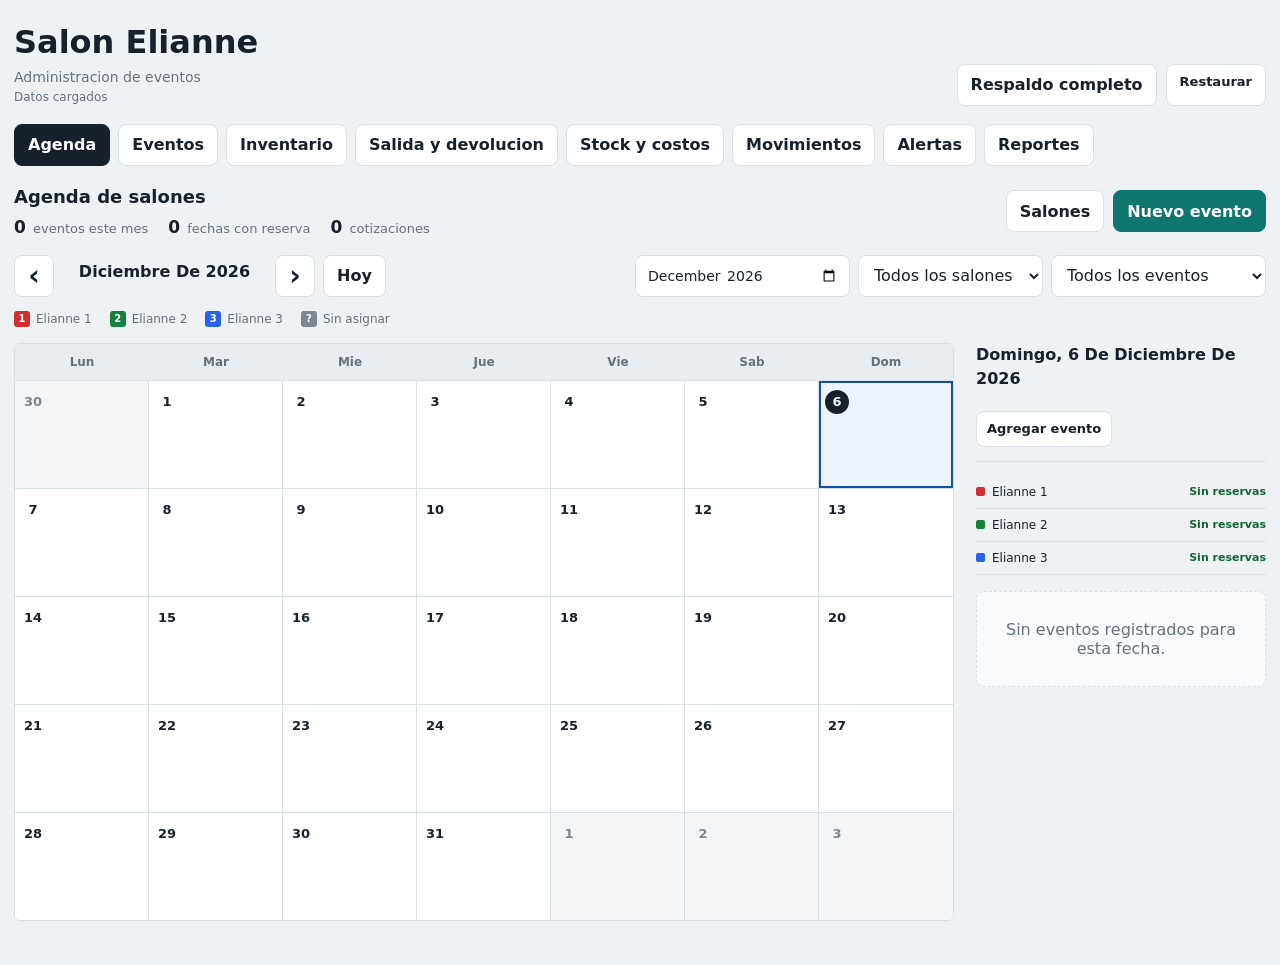
==== index.html @ ed8417cb "first commit" ====
<!doctype html>
<html lang="es">
  <head>
    <meta charset="utf-8" />
    <meta name="viewport" content="width=device-width, initial-scale=1" />
    <title>Salon Elianne</title>
    <style>
      :root {
        --bg: #eef2f5;
        --panel: #ffffff;
        --panel-2: #f8fafb;
        --ink: #17212b;
        --muted: #65727d;
        --line: #d8e0e6;
        --accent: #0f766e;
        --accent-2: #174ea6;
        --danger: #b3261e;
        --soft: #e6f3f1;
        --shadow: 0 18px 46px rgba(23, 33, 43, 0.1);
      }

      * { box-sizing: border-box; }
      body {
        margin: 0;
        min-height: 100vh;
        background: var(--bg);
        color: var(--ink);
        font-family: Inter, ui-sans-serif, system-ui, -apple-system, BlinkMacSystemFont, "Segoe UI", sans-serif;
      }
      button, input, select, textarea { font: inherit; }
      button { cursor: pointer; }
      h1, h2, h3, p { margin: 0; }

      .app {
        width: min(1380px, calc(100% - 28px));
        margin: 0 auto;
        padding: 24px 0 44px;
      }

      .topbar {
        display: flex;
        justify-content: space-between;
        align-items: flex-end;
        gap: 18px;
        padding-bottom: 18px;
      }

      h1 { font-size: clamp(30px, 5vw, 48px); line-height: 1; letter-spacing: 0; }
      .subtitle { margin-top: 8px; color: var(--muted); font-size: 15px; }

      .actions { display: flex; gap: 9px; flex-wrap: wrap; justify-content: flex-end; }
      .btn {
        min-height: 42px;
        border: 1px solid var(--line);
        border-radius: 8px;
        background: var(--panel);
        color: var(--ink);
        padding: 9px 13px;
        font-weight: 750;
      }
      .btn.primary { border-color: var(--accent); background: var(--accent); color: white; }
      .btn.blue { border-color: var(--accent-2); background: var(--accent-2); color: white; }
      .btn.danger { border-color: #f1cbc8; background: #fff4f3; color: var(--danger); }
      .btn:hover { filter: brightness(0.98); }

      .stats {
        display: grid;
        grid-template-columns: repeat(4, minmax(0, 1fr));
        gap: 12px;
        margin-bottom: 18px;
      }
      .stat {
        background: var(--panel);
        border: 1px solid var(--line);
        border-radius: 8px;
        padding: 14px;
      }
      .stat span { color: var(--muted); font-size: 13px; font-weight: 750; }
      .stat strong { display: block; margin-top: 6px; font-size: 28px; line-height: 1; }

      .layout {
        display: grid;
        grid-template-columns: minmax(320px, 420px) minmax(0, 1fr);
        gap: 16px;
        align-items: start;
      }

      .panel {
        background: var(--panel);
        border: 1px solid var(--line);
        border-radius: 8px;
        box-shadow: var(--shadow);
      }
      .panel-head {
        padding: 16px;
        border-bottom: 1px solid var(--line);
      }
      .panel-head h2 { font-size: 18px; }
      .panel-head p { color: var(--muted); font-size: 14px; margin-top: 5px; }
      .form { display: grid; gap: 13px; padding: 16px; }

      label { color: var(--muted); font-size: 13px; font-weight: 800; }
      .field { display: grid; gap: 7px; }
      input, select, textarea {
        width: 100%;
        min-height: 42px;
        border: 1px solid var(--line);
        border-radius: 8px;
        background: var(--panel);
        color: var(--ink);
        padding: 9px 11px;
        outline: none;
      }
      textarea { min-height: 82px; resize: vertical; line-height: 1.5; }
      input:focus, select:focus, textarea:focus { border-color: var(--accent); box-shadow: 0 0 0 3px rgba(15, 118, 110, 0.14); }
      .row { display: grid; grid-template-columns: 1fr 1fr; gap: 11px; }

      .photo-box {
        position: relative;
        overflow: hidden;
        min-height: 235px;
        border: 1px dashed #a8b6bf;
        border-radius: 8px;
        background: var(--panel-2);
        display: grid;
        place-items: center;
        text-align: center;
      }
      .photo-box input { position: absolute; inset: 0; opacity: 0; cursor: pointer; }
      .photo-preview {
        width: 100%;
        height: 235px;
        object-fit: cover;
        display: none;
      }
      .photo-empty { padding: 18px; color: var(--muted); }
      .photo-empty strong { display: block; color: var(--ink); margin-bottom: 7px; }
      .photo-tools { display: none; gap: 8px; }

      .list-tools {
        display: grid;
        grid-template-columns: minmax(180px, 1fr) 190px 150px;
        gap: 10px;
        padding: 16px;
        border-bottom: 1px solid var(--line);
      }
      .inventory-list { padding: 16px; display: grid; gap: 10px; }
      .empty {
        border: 1px dashed var(--line);
        border-radius: 8px;
        padding: 28px;
        color: var(--muted);
        text-align: center;
        background: var(--panel-2);
      }

      .item {
        display: grid;
        grid-template-columns: 92px minmax(0, 1fr) auto;
        gap: 14px;
        align-items: center;
        border: 1px solid var(--line);
        border-radius: 8px;
        background: var(--panel-2);
        padding: 10px;
      }
      .thumb {
        width: 92px;
        aspect-ratio: 1;
        border-radius: 8px;
        object-fit: cover;
        background: #e4e9ed;
        border: 1px solid var(--line);
      }
      .item h3 { font-size: 17px; margin-bottom: 4px; }
      .meta { display: flex; flex-wrap: wrap; gap: 7px; color: var(--muted); font-size: 13px; }
      .pill { background: white; border: 1px solid var(--line); border-radius: 999px; padding: 4px 8px; }
      .qty { color: var(--accent); font-weight: 850; }
      .item-actions { display: flex; gap: 7px; }
      .small { min-height: 36px; padding: 7px 10px; font-size: 13px; }

      .notice {
        margin-top: 12px;
        padding: 11px 12px;
        border-radius: 8px;
        border: 1px solid #cce8e3;
        background: var(--soft);
        color: #16433f;
        font-size: 14px;
        display: none;
      }

      #printArea { display: none; }

      @media (max-width: 920px) {
        .topbar { align-items: stretch; flex-direction: column; }
        .actions { justify-content: flex-start; }
        .stats { grid-template-columns: repeat(2, 1fr); }
        .layout { grid-template-columns: 1fr; }
        .list-tools { grid-template-columns: 1fr; }
      }
      @media (max-width: 560px) {
        .app { width: min(100% - 18px, 1380px); padding-top: 14px; }
        .row, .stats { grid-template-columns: 1fr; }
        .item { grid-template-columns: 76px minmax(0, 1fr); }
        .thumb { width: 76px; }
        .item-actions { grid-column: 1 / -1; justify-content: flex-end; }
      }

      @media print {
        body { background: white; }
        .app { display: none; }
        #printArea { display: block; color: #111; font-family: Arial, sans-serif; }
        .print-header { display: flex; justify-content: space-between; align-items: flex-start; border-bottom: 2px solid #111; padding-bottom: 10px; margin-bottom: 14px; }
        .print-header h1 { font-size: 25px; }
        .print-header p { font-size: 12px; color: #333; margin-top: 3px; }
        .print-table { width: 100%; border-collapse: collapse; font-size: 11px; }
        .print-table th, .print-table td { border: 1px solid #777; padding: 6px; vertical-align: top; }
        .print-table th { background: #eee; text-align: left; }
        .print-photo { width: 58px; height: 58px; object-fit: cover; }
        @page { size: A4; margin: 10mm; }
      }
    </style>
  </head>
  <body>
    <div id="storageLoading" class="storage-loading" role="status">Abriendo datos del salon...</div>
    <main class="app">
      <header class="topbar">
        <div>
          <h1>Salon Elianne</h1>
          <p class="subtitle">Administracion de eventos</p>
          <p id="saveState" class="save-state" role="status">Datos cargados</p>
        </div>
        <div class="actions">
          <button class="btn" id="backupBtn" type="button">Respaldo completo</button>
          <label class="btn" for="restoreInput">Restaurar</label>
          <input id="restoreInput" type="file" accept="application/json" hidden />
          <button class="btn blue" id="excelBtn" type="button">Exportar Excel .xlsx</button>
          <button class="btn primary" id="pdfBtn" type="button">Descargar PDF</button>
        </div>
      </header>

      <section class="stats" aria-label="Resumen del inventario">
        <div class="stat"><span>Productos</span><strong id="statProducts">0</strong></div>
        <div class="stat"><span>Unidades</span><strong id="statUnits">0</strong></div>
        <div class="stat"><span>Categorias</span><strong id="statCategories">0</strong></div>
        <div class="stat"><span>Ultima edicion</span><strong id="statDate">-</strong></div>
      </section>

      <section class="layout">
        <aside class="panel">
          <div class="panel-head">
            <h2 id="formTitle">Nuevo producto</h2>
            <p>Sube la foto y completa los datos principales.</p>
          </div>
          <form class="form" id="productForm">
            <div class="field">
              <label>Foto del producto</label>
              <div class="photo-box" id="photoBox">
                <img class="photo-preview" id="photoPreview" alt="Vista previa del producto" />
                <div class="photo-empty" id="photoEmpty"><strong>Seleccionar foto</strong><span>JPG, PNG o foto del celular. Se reduce automaticamente para ahorrar espacio.</span></div>
                <input id="photoInput" type="file" accept="image/*" />
              </div>
              <div class="photo-tools" id="photoTools"><button class="btn small" id="removePhotoBtn" type="button">Quitar foto</button></div>
            </div>

            <div class="field">
              <label for="nameInput">Nombre del producto</label>
              <input id="nameInput" autocomplete="off" required placeholder="Ej: Plato base dorado" />
            </div>

            <div class="row">
              <div class="field">
              <label for="qtyInput">Cantidad utilizable</label>
                <input id="qtyInput" type="number" min="0" step="1" required placeholder="0" />
              </div>
              <div class="field">
                <label for="unitInput">Unidad</label>
                <select id="unitInput">
                  <option>unidades</option>
                  <option>juegos</option>
                  <option>cajas</option>
                  <option>paquetes</option>
                  <option>metros</option>
                </select>
              </div>
            </div>

            <div class="row">
              <div class="field">
                <label for="codeInput">Codigo</label>
                <input id="codeInput" autocomplete="off" placeholder="Ej: VAJ-001" />
              </div>
              <div class="field">
                <label for="categoryInput">Categoria</label>
                <input id="categoryInput" list="categoryOptions" autocomplete="off" placeholder="Ej: Vajilla" />
                <datalist id="categoryOptions">
                  <option value="Vajilla"></option>
                  <option value="Cristaleria"></option>
                  <option value="Cubiertos"></option>
                  <option value="Manteleria"></option>
                  <option value="Decoracion"></option>
                  <option value="Mobiliario"></option>
                  <option value="Cocina"></option>
                  <option value="Otros"></option>
                </datalist>
              </div>
            </div>

            <div class="field">
              <label for="locationInput">Ubicacion</label>
              <input id="locationInput" autocomplete="off" placeholder="Ej: Deposito A, estante 2" />
            </div>

            <div class="field">
              <label for="notesInput">Notas</label>
              <textarea id="notesInput" placeholder="Color, estado, observaciones o medidas."></textarea>
            </div>

            <div class="actions">
              <button class="btn primary" type="submit" id="saveBtn">Guardar producto</button>
              <button class="btn" type="button" id="clearBtn">Limpiar</button>
            </div>
            <div class="notice" id="notice"></div>
          </form>
        </aside>

        <section class="panel">
          <div class="panel-head">
            <h2>Productos cargados</h2>
            <p>Busca, filtra y corrige el inventario antes de exportar.</p>
          </div>
          <div class="list-tools">
            <input id="searchInput" type="search" placeholder="Buscar por nombre, codigo o nota" />
            <select id="filterInput"><option value="">Todas las categorias</option></select>
            <select id="sortInput">
              <option value="recent">Mas recientes</option>
              <option value="name">Nombre A-Z</option>
              <option value="category">Categoria</option>
              <option value="quantity">Mayor cantidad</option>
            </select>
          </div>
          <div class="inventory-list" id="inventoryList"></div>
        </section>
      </section>
    </main>

    <section id="printArea"></section>

    <script>/* Keep full documents and migration copies outside localStorage's small quota. */
(() => {
  'use strict';
  const NAME='elianneSalonData', KEY='elianneSalon.v3';
  const SOURCE_KEYS=[KEY,'elianneInventory.v1','elianneSalonEvents.v1','elianneSalonExtras.v1'];
  let db=null, channel=null;
  const token=()=>globalThis.crypto?.randomUUID?.()||Date.now().toString(36)+Math.random().toString(36).slice(2);
  const error=(name,message)=>Object.assign(new Error(message),{name});
  function connect(){
    if(!globalThis.indexedDB)return Promise.reject(error('StorageUnavailableError','Este navegador no permite abrir la base local.'));
    return new Promise((resolve,reject)=>{
      let settled=false;
      const timer=setTimeout(()=>finish(error('StorageUnavailableError','La base local esta bloqueada. Cierra las otras pestañas del sistema y vuelve a abrirlo.')),8000);
      const finish=(failure,value)=>{if(settled){value?.close();return;}settled=true;clearTimeout(timer);failure?reject(failure):resolve(value);};
      let request;try{request=indexedDB.open(NAME,1);}catch(e){finish(e);return;}
      request.onupgradeneeded=()=>{const database=request.result;for(const name of ['state','legacy'])if(!database.objectStoreNames.contains(name))database.createObjectStore(name);};
      request.onerror=()=>finish(request.error);
      request.onblocked=()=>finish(error('StorageUnavailableError','Otra pestaña bloqueo la apertura de los datos. Cierra las otras pestañas del sistema.'));
      request.onsuccess=()=>{
        const database=request.result;
        database.onversionchange=()=>{database.close();if(db===database)db=null;};
        finish(null,database);
      };
    });
  }
  function read(store,key){
    return new Promise((resolve,reject)=>{
      const tx=db.transaction(store,'readonly'),req=tx.objectStore(store).get(key);let result;
      req.onsuccess=()=>result=req.result;
      tx.oncomplete=()=>resolve(result);tx.onerror=()=>reject(tx.error||req.error);tx.onabort=()=>reject(tx.error||error('AbortError','No se pudo leer la base local.'));
    });
  }
  function createInitial(makeData){
    let sources={};
    return new Promise((resolve,reject)=>{
      const tx=db.transaction(['state','legacy'],'readwrite'),store=tx.objectStore('state'),req=store.get('main');
      let chosen,created=false,failure;
      req.onsuccess=()=>{
        try{
          if(req.result){chosen=req.result;return;}
          sources=Object.fromEntries(SOURCE_KEYS.map(key=>[key,localStorage.getItem(key)]));
          const initial={token:token(),data:makeData()};
          if(SOURCE_KEYS.some(key=>localStorage.getItem(key)!==sources[key]))throw error('StorageConflictError','Los datos cambiaron durante la migracion. Cierra las otras pestañas y recarga.');
          chosen=initial;created=true;store.put(initial,'main');
          for(const [key,raw]of Object.entries(sources))if(raw!==null)tx.objectStore('legacy').put({raw,archivedAt:Date.now()},key);
        }catch(e){failure=e;tx.abort();}
      };
      tx.oncomplete=()=>resolve({record:chosen,created,sources});
      tx.onerror=()=>reject(failure||tx.error||req.error);
      tx.onabort=()=>reject(failure||tx.error||error('AbortError','No se completo la migracion.'));
    });
  }
  async function verifyMigration(result,validate){
    const actual=await read('state','main');
    validate(actual?.data);
    if(actual.token!==result.record.token||JSON.stringify(actual.data)!==JSON.stringify(result.record.data))throw error('StorageConflictError','La copia local cambio durante la verificacion. Recarga para leer la ultima version.');
    for(const [key,raw]of Object.entries(result.sources)){
      if(raw===null)continue;
      const archived=await read('legacy',key);
      if(archived?.raw!==raw)throw error('StorageVerificationError','No se verifico la copia anterior. Los datos originales se conservaron.');
    }
    // Only remove duplicates after both the live document and exact originals were read back.
    for(const key of SOURCE_KEYS.filter(key=>key!==KEY)){
      const raw=result.sources[key];
      if(raw!==null&&localStorage.getItem(key)===raw){try{localStorage.removeItem(key);}catch{/* The verified database is already authoritative. */}}
    }
    if(localStorage.getItem(KEY)===result.sources[KEY]){
      try{localStorage.setItem(KEY,JSON.stringify({backend:'indexeddb',database:NAME,version:1}));}catch{/* No localStorage capacity is required for future saves. */}
    }
    return actual;
  }
  async function open(makeData,validate,onExternal){
    db=await connect();
    let record=await read('state','main');
    if(!record){
      const result=await createInitial(makeData);
      record=result.created?await verifyMigration(result,validate):result.record;
    }
    const data=validate(record?.data);
    if(typeof BroadcastChannel==='function'){
      channel=new BroadcastChannel(NAME);
      channel.onmessage=()=>onExternal();
    }
    return {data,token:record.token};
  }
  function write(data,expected){
    if(!db)return Promise.reject(error('StorageUnavailableError','La base local esta cerrada. Recarga antes de seguir.'));
    return new Promise((resolve,reject)=>{
      const tx=db.transaction('state','readwrite'),store=tx.objectStore('state'),req=store.get('main'),next=token();let failure;
      req.onsuccess=()=>{
        try{
          if(req.result?.token!==expected)throw error('StorageConflictError','Los datos cambiaron en otra pestaña. Recarga antes de continuar.');
          store.put({data,token:next},'main');
        }catch(e){failure=e;tx.abort();}
      };
      tx.oncomplete=()=>{try{channel?.postMessage({token:next});}catch{}resolve(next);};
      tx.onerror=()=>reject(failure||tx.error||req.error);
      tx.onabort=()=>reject(failure||tx.error||error('AbortError','No se confirmo el guardado.'));
    });
  }
  window.ElianneStorage={open,write,name:NAME};
})();

/* The entire business state is persisted in one write, including its audit trail. */
(() => {
  'use strict';
  const KEY = 'elianneSalon.v3';
  const LEGACY = ['elianneInventory.v1', 'elianneSalonEvents.v1', 'elianneSalonExtras.v1'];
  const statuses = ['cotizacion', 'reservado', 'en-evento', 'devuelto', 'cerrado', 'cancelado'];
  const productStatuses = ['disponible', 'limpieza', 'mantenimiento', 'danado', 'baja'];
  const rentalStatuses=['pendiente','confirmado','recibido','devuelto','cancelado'];
  const ownQty=i=>i.qty-(i.external&&i.external.status!=='cancelado'?i.external.qty:0);
  const active = e => ['reservado', 'en-evento'].includes(e.status);
  const occupiesHall = e => ['reservado', 'en-evento', 'devuelto', 'cerrado'].includes(e.status);
  const DEFAULT_HALLS = [{id:'hall-1',name:'Elianne 1'},{id:'hall-2',name:'Elianne 2'},{id:'hall-3',name:'Elianne 3'}];
  const clone = v => JSON.parse(JSON.stringify(v));
  const uid = () => 's' + Date.now().toString(36) + Math.random().toString(36).slice(2, 10);
  const today = () => {
    const d = new Date();
    return [d.getFullYear(), String(d.getMonth() + 1).padStart(2, '0'), String(d.getDate()).padStart(2, '0')].join('-');
  };
  const fail = message => { throw new Error(message); };
  const obj = v => v && typeof v === 'object' && !Array.isArray(v);
  const text = (v, label = 'Texto',limit=10000) => {
    if (v == null) return '';
    if (typeof v !== 'string' || v.length > limit) fail(label + ' invalido.');
    return v.trim();
  };
  const id = v => {
    if (typeof v !== 'string' || !/^[a-zA-Z0-9_-]{1,100}$/.test(v)) fail('Identificador invalido en los datos.');
    return v;
  };
  function quantity(v, label = 'Cantidad') {
    if (v === '' || v == null || !['number', 'string'].includes(typeof v) || (typeof v === 'string' && !v.trim())) fail(label + ' es obligatoria.');
    const n = Number(v);
    if (!Number.isSafeInteger(n) || n < 0 || n > 100000000) fail(label + ' debe ser un entero entre 0 y 100000000.');
    return n;
  }
  function amount(v) {
    if (v === '' || v == null || !['number', 'string'].includes(typeof v)) fail('Costo invalido.');
    const n = Number(v);
    if (!Number.isFinite(n) || n < 0 || n > 1e12) fail('Costo invalido.');
    return n;
  }
  function date(v) {
    if (typeof v !== 'string' || !/^\d{4}-\d{2}-\d{2}$/.test(v) || !Number.isFinite(Date.parse(v)) || new Date(v).toISOString().slice(0, 10) !== v) fail('Fecha invalida.');
    return v;
  }
  function photo(v) {
    if (!v) return '';
    if (typeof v !== 'string' || !/^data:image\/(jpeg|png);base64,[A-Za-z0-9+/]+=*$/.test(v)) fail('La foto debe estar incluida en formato JPG o PNG.');
    return v;
  }
  function normalizeHalls(halls = DEFAULT_HALLS) {
    if(!Array.isArray(halls)||halls.length!==3)fail('Deben existir los tres salones.');
    const result=DEFAULT_HALLS.map(h=>{
      const found=halls.find(x=>obj(x)&&x.id===h.id),name=found?text(found.name):'';
      if(!name||name.length>60)fail('Cada salon necesita un nombre de hasta 60 caracteres.');
      return {id:h.id,name};
    });
    if(new Set(result.map(h=>h.name.toLocaleLowerCase('es'))).size!==3)fail('Los nombres de los salones no pueden repetirse.');
    return result;
  }
  function normalizeVenue(e,eventDate) {
    const hallIds=e.hallIds??[];
    if(!Array.isArray(hallIds)||hallIds.some(h=>!DEFAULT_HALLS.some(x=>x.id===h))||new Set(hallIds).size!==hallIds.length)fail('Seleccion de salones invalida.');
    const venueMode=e.venueMode||'day',venueEndDate=date(e.venueEndDate||eventDate);
    if(!['day','hours'].includes(venueMode)||venueEndDate<eventDate)fail('Revisa las fechas de ocupacion del salon.');
    const clock=(value,label)=>{
      if(typeof value!=='string'||!/^([01]\d|2[0-3]):[0-5]\d$/.test(value))fail(label+' invalida.');
      return value;
    };
    const startTime=venueMode==='hours'?clock(e.startTime,'Hora de inicio'):'00:00';
    const endTime=venueMode==='hours'?clock(e.endTime,'Hora de fin'):'00:00';
    const setupMinutes=quantity(e.setupMinutes??0,'Montaje'),cleanupMinutes=quantity(e.cleanupMinutes??0,'Limpieza');
    if(setupMinutes>2880||cleanupMinutes>2880)fail('Montaje y limpieza admiten hasta 2880 minutos cada uno.');
    const schedule={hallIds:[...hallIds],venueMode,venueEndDate,startTime,endTime,setupMinutes,cleanupMinutes};
    const span=venueRange({...schedule,eventDate});
    if(span.eventEnd<=span.eventStart||span.eventEnd-span.eventStart>366*1440)fail('El fin debe ser posterior al inicio y el periodo no puede superar 366 dias. Para terminar de madrugada, elige la fecha del dia siguiente.');
    return schedule;
  }
  function civilMinute(key,clock='00:00') {
    const [y,m,d]=key.split('-').map(Number),[h,min]=clock.split(':').map(Number);
    const value=new Date(0);value.setUTCFullYear(y,m-1,d);value.setUTCHours(h,min,0,0);
    return value.getTime()/60000;
  }
  function venueRange(e) {
    const start=civilMinute(e.eventDate||e.date,e.venueMode==='hours'?e.startTime:'00:00');
    const end=civilMinute(e.venueEndDate||e.eventDate||e.date,e.venueMode==='hours'?e.endTime:'00:00')+(e.venueMode==='hours'?0:1440);
    return {start:start-(e.setupMinutes||0),end:end+(e.cleanupMinutes||0),eventStart:start,eventEnd:end};
  }
  function hallConflicts(d,e) {
    const span=venueRange(e),halls=e.hallIds||[];
    return d.events.filter(other=>other.id!==e.id&&occupiesHall(other)&&(other.hallIds||[]).some(h=>halls.includes(h))).filter(other=>{
      const existing=venueRange(other);return span.start<existing.end&&existing.start<span.end;
    });
  }
  function checkHalls(d,e,ignoreUnassigned=false) {
    if(!e.hallIds.length)fail('Selecciona al menos un salon para el evento.');
    const conflict=hallConflicts(d,e)[0];
    if(conflict){
      const names=d.halls.filter(h=>e.hallIds.includes(h.id)&&conflict.hallIds.includes(h.id)).map(h=>h.name).join(', ');
      fail(names+' ya esta reservado para "'+conflict.client+'" en ese periodo, incluyendo montaje y limpieza.');
    }
    const span=venueRange(e),pending=d.events.find(other=>other.id!==e.id&&occupiesHall(other)&&!other.hallIds.length&&(()=>{const range=venueRange(other);return span.start<range.end&&range.start<span.end;})());
    if(pending&&!ignoreUnassigned)fail('El evento "'+pending.client+'" aun no tiene salon asignado en ese periodo. Asignale un salon antes de confirmar otra reserva.');
  }
  function normalizeProduct(p) {
    if (!obj(p)) fail('Producto invalido.');
    const name = text(p.name, 'Nombre');
    if (!name) fail('El producto necesita un nombre.');
    return { id: id(p.id), name, qty: quantity(p.qty), unit: text(p.unit) || 'unidades', code: text(p.code), category: text(p.category) || 'Otros', location: text(p.location), notes: text(p.notes), photo: photo(p.photo), updatedAt: Number(p.updatedAt) || Date.now() };
  }
  function normalizeRental(raw,total) {
    if(raw==null)return null;
    if(!obj(raw)||!rentalStatuses.includes(raw.status))fail('Estado del alquiler invalido.');
    const qty=quantity(raw.qty,'Cantidad alquilada');
    if(!qty||qty>total)fail('El alquiler debe cubrir entre 1 y la cantidad solicitada.');
    const supplier=text(raw.supplier),deliveryDate=date(raw.deliveryDate),returnDate=date(raw.returnDate);
    if(returnDate<deliveryDate)fail('Revisa las fechas del alquiler.');
    if(['confirmado','recibido','devuelto'].includes(raw.status)&&!supplier)fail('Escribe el proveedor antes de confirmar el alquiler.');
    const returned=quantity(raw.returned??0),damaged=quantity(raw.damaged??0),missing=quantity(raw.missing??0);
    if(returned+damaged+missing>qty||(raw.status==='devuelto'&&returned+damaged+missing!==qty))fail('Revisa el conteo del material alquilado.');
    const stamp=value=>value==null?null:Number.isFinite(value)&&Number.isFinite(new Date(value).getTime())?value:fail('Fecha de registro del alquiler invalida.');
    const receivedAt=stamp(raw.receivedAt),returnedAt=stamp(raw.returnedAt);
    if(['recibido','devuelto'].includes(raw.status)&&receivedAt==null)fail('Falta el registro de recepcion del alquiler.');
    if(raw.status==='devuelto'&&returnedAt==null)fail('Falta el registro de devolucion al proveedor.');
    return {qty,supplier,cost:raw.cost==null||raw.cost===''?null:amount(raw.cost),deliveryDate,returnDate,status:raw.status,notes:text(raw.notes),returned,damaged,missing,receivedAt,returnedAt};
  }
  function normalizeEvent(e) {
    if (!obj(e) || !Array.isArray(e.items) || !statuses.includes(e.status)) fail('Evento invalido.');
    const client = text(e.client), start = date(e.date), end = date(e.returnDate || e.date), eventDate = date(e.eventDate || e.date);
    if (!client || end < start) fail('Revisa el nombre y las fechas del evento.');
    const seen = new Set();
    const items = e.items.map(i => {
      if (!obj(i)) fail('Detalle de evento invalido.');
      const pid = id(i.productId);
      if (seen.has(pid)) fail('Hay productos repetidos en un evento.');
      seen.add(pid);
      const qty = quantity(i.qty);
      if (!qty) fail('La cantidad de salida debe ser mayor a cero.');
      return { productId: pid, qty, returned: quantity(i.returned ?? 0), damaged: quantity(i.damaged ?? 0), missing: quantity(i.missing ?? 0),external:normalizeRental(i.external,qty) };
    });
    const guestCount=e.guestCount==null||e.guestCount===''?null:quantity(e.guestCount,'Invitados');
    return { id: id(e.id), client, guestCount, eventDate, ...normalizeVenue(e,eventDate), date: start, returnDate: end, departureDate: e.departureDate ? date(e.departureDate) : '', type: text(e.type) || 'Otro', status: e.status, responsible: text(e.responsible), place: text(e.place), notes: text(e.notes), items, settledAt: Number(e.settledAt) || null, updatedAt: Number(e.updatedAt) || Date.now() };
  }
  function normalize(raw) {
    if (!obj(raw) || ![3,4].includes(raw.schemaVersion) || !Array.isArray(raw.items) || !Array.isArray(raw.events) || !obj(raw.extras) || !Array.isArray(raw.movements)) fail('El archivo no es un respaldo completo compatible.');
    const d = { schemaVersion: 4, revision: quantity(raw.revision ?? 0), halls:normalizeHalls(raw.halls), items: raw.items.map(normalizeProduct), events: raw.events.map(normalizeEvent), extras: {}, movements: [] };
    for (const collection of [d.items, d.events]) {
      if (new Set(collection.map(v => v.id)).size !== collection.length) fail('El respaldo tiene identificadores repetidos.');
    }
    Object.entries(raw.extras).forEach(([pid, ex]) => {
      id(pid);
      if (!obj(ex) || !productStatuses.includes(ex.status)) fail('Estado de producto invalido.');
      d.extras[pid] = { status: ex.status, minQty: quantity(ex.minQty ?? 0), cost: amount(ex.cost ?? 0) };
    });
    d.movements = raw.movements.map(m => {
      if (!obj(m) || !Number.isFinite(m.at) || !Number.isFinite(new Date(m.at).getTime()) || !Number.isSafeInteger(m.delta)) fail('Movimiento invalido.');
      return { id: id(m.id), at: m.at, productId: m.productId ? id(m.productId) : '', productName: text(m.productName), eventId: m.eventId ? id(m.eventId) : '', eventName: text(m.eventName), type: text(m.type), delta: m.delta, balance: quantity(m.balance ?? 0), detail: text(m.detail,'Detalle',25000), responsible: text(m.responsible) };
    });
    if (new Set(d.movements.map(m => m.id)).size !== d.movements.length) fail('Hay movimientos repetidos.');
    return d;
  }
  let data, expected, blocked = '',saving=false,initialized=!window.ElianneStorage,readable=false,persistedToken=null;
  function movement(d, type, p, delta, detail, e, responsible = '') {
    d.movements.unshift({ id: uid(), at: Date.now(), productId: p?.id || '', productName: p?.name || '', eventId: e?.id || '', eventName: e?.client || '', type, delta, balance: p?.qty || 0, detail, responsible: responsible || e?.responsible || '' });
  }
  const stateName=value=>({cotizacion:'Cotizacion',reservado:'Reservado','en-evento':'En evento',devuelto:'Devuelto',cerrado:'Cerrado',cancelado:'Cancelado'}[value]||value);
  function guestChange(before,after){
    if(before===after)return '';
    if(before==null)return after==null?'':`Se definieron ${after} invitados. Antes: sin definir.`;
    if(after==null)return `Invitados: de ${before} a sin definir.`;
    const difference=after-before,count=Math.abs(difference);
    const verb=difference>0?(count===1?'agrego':'agregaron'):(count===1?'redujo':'redujeron');
    return `Invitados: de ${before} a ${after}. Se ${verb} ${count} ${count===1?'persona':'personas'}.`;
  }
  function venueDescription(d,e){
    const halls=d.halls.filter(h=>e.hallIds.includes(h.id)).map(h=>h.name).join(' + ')||'Sin salon asignado';
    return `${halls}; ${e.eventDate} al ${e.venueEndDate}; ${e.venueMode==='hours'?e.startTime+' a '+e.endTime:'dia completo'}; montaje ${e.setupMinutes} min; limpieza ${e.cleanupMinutes} min`;
  }
  function eventChanges(d,before,after){
    const changes=[],guest=guestChange(before.guestCount,after.guestCount);
    if(guest)changes.push({type:'evento-invitados',detail:guest});
    for(const [field,label]of [['client','Cliente / evento'],['eventDate','Fecha del evento'],['date','Salida del material'],['returnDate','Devolucion prevista'],['type','Tipo de evento'],['place','Lugar'],['responsible','Responsable del evento'],['notes','Notas']]){
      if(before[field]!==after[field])changes.push({type:'evento-editado',detail:`${label}: de "${before[field]||'Sin definir'}" a "${after[field]||'Sin definir'}".`});
    }
    if(before.status!==after.status)changes.push({type:'evento-editado',detail:`Estado: de ${stateName(before.status)} a ${stateName(after.status)}.`});
    const schedule=e=>JSON.stringify([[...e.hallIds].sort(),e.venueMode,e.venueEndDate,e.startTime,e.endTime,e.setupMinutes,e.cleanupMinutes]);
    if(schedule(before)!==schedule(after))changes.push({type:'evento-editado',detail:`Salones y horario: de "${venueDescription(d,before)}" a "${venueDescription(d,after)}".`});
    const oldItems=new Map(before.items.map(i=>[i.productId,i.qty])),newItems=new Map(after.items.map(i=>[i.productId,i.qty]));
    for(const pid of new Set([...oldItems.keys(),...newItems.keys()])){
      const previous=oldItems.get(pid)||0,next=newItems.get(pid)||0;
      if(previous!==next)changes.push({type:'evento-editado',detail:`Material ${d.items.find(p=>p.id===pid)?.name||pid}: de ${previous} a ${next} unidades.`});
    }
    for(const pid of new Set([...before.items.map(i=>i.productId),...after.items.map(i=>i.productId)])){
      const previous=before.items.find(i=>i.productId===pid)?.external||null,next=after.items.find(i=>i.productId===pid)?.external||null;
      if(JSON.stringify(previous)!==JSON.stringify(next))changes.push({type:'alquiler-editado',detail:`Alquiler externo de ${d.items.find(p=>p.id===pid)?.name||pid}: antes ${rentalDescription(previous)}; ahora ${rentalDescription(next)}.`});
    }
    return changes;
  }
  function migrate() {
    const read = (key, fallback) => {
      const raw = localStorage.getItem(key);
      return raw === null ? fallback : JSON.parse(raw);
    };
    const d = normalize({ schemaVersion: 3, items: read(LEGACY[0], []), events: read(LEGACY[1], []), extras: read(LEGACY[2], {}), movements: [] });
    d.items.forEach(p => movement(d, 'saldo-inicial', p, p.qty, 'Saldo al iniciar el historial.'));
    // Old completed events did not adjust stock. Preserve them without applying retrospective losses.
    d.events.filter(e => ['devuelto', 'cerrado'].includes(e.status)).forEach(e => { e.settledAt = e.updatedAt; });
    return d;
  }
  function readPrevious(){
    expected = localStorage.getItem(KEY);
    const loaded = expected === null ? migrate() : normalize(JSON.parse(expected));
    readable=true;return loaded;
  }
  try {
    data=readPrevious();
  } catch (error) {
    blocked = 'No se pudieron leer los datos guardados. No se sobrescribiran. ' + error.message;
    data = { schemaVersion: 4, revision: 0, halls:clone(DEFAULT_HALLS), items: [], events: [], extras: {}, movements: [] };
  }
  function notify(message, error = false) {
    let el = document.getElementById('systemNotice');
    if (!el) {
      el = document.createElement('div');
      el.id = 'systemNotice';
      el.setAttribute('role', 'status');
      const header=document.querySelector?.('.topbar');
      if(header)header.insertAdjacentElement('afterend',el);else document.body.appendChild(el);
    }
    const content=document.createElement('span');content.textContent=message;
    const close=document.createElement('button');close.type='button';close.className='notice-close';close.setAttribute('aria-label','Cerrar aviso');close.title='Cerrar aviso';close.textContent='\u00d7';close.addEventListener('click',()=>el.hidden=true);
    el.replaceChildren(content,close);
    el.className = error ? 'system-notice error' : 'system-notice';
    el.hidden = false;el.setAttribute('role',error?'alert':'status');
    clearTimeout(notify.timer);
    if (!error) notify.timer = setTimeout(() => { el.hidden = true; }, 6500);
  }
  let disabledDuringSave=[];
  function setSaving(value){
    saving=value;
    if(value){
      disabledDuringSave=[...(document.querySelectorAll?.('form input,form select,form textarea,form button,[data-action],#backupBtn,#restoreInput,#calendarNew,#calendarNewDay')||[])].map(el=>[el,el.disabled]);
      disabledDuringSave.forEach(([el])=>el.disabled=true);
    }else{disabledDuringSave.forEach(([el,disabled])=>el.disabled=disabled);disabledDuringSave=[];}
    const label=document.getElementById?.('saveState');if(label)label.textContent=value?'Guardando...':'Datos cargados';
    window.dispatchEvent(new Event('elianne:saving'));
  }
  function commit(action) {
    if (blocked) fail(blocked);
    if(!initialized)fail('Espera a que termine la carga de datos.');
    if(saving)fail('Hay un guardado en curso. Espera un momento antes de volver a guardar.');
    if (!window.ElianneStorage&&localStorage.getItem(KEY) !== expected) fail('Los datos cambiaron en otra pestaña. Recarga esta pagina antes de continuar.');
    const next = clone(data);
    action(next);
    next.revision = data.revision + 1;
    const checked = normalize(next), raw = JSON.stringify(checked);
    if(window.ElianneStorage){
      setSaving(true);
      return window.ElianneStorage.write(checked,persistedToken).then(token=>{
        persistedToken=token;data=checked;window.dispatchEvent(new Event('elianne:change'));
      }).catch(error=>{
        if(error?.name==='StorageConflictError')fail(error.message);
        if(error?.name==='QuotaExceededError')fail('No hay espacio suficiente para guardar la base local. Descarga un respaldo y revisa el espacio del disco o los permisos del navegador. El cambio no se confirmo.');
        fail('No se pudo confirmar el guardado en la base local. Conserva el formulario y descarga un respaldo. '+(error?.message||''));
      }).finally(()=>setSaving(false));
    }
    try { localStorage.setItem(KEY, raw); }
    catch { fail('No se pudo guardar: el almacenamiento esta lleno o bloqueado. Conserva el formulario y descarga un respaldo antes de continuar.'); }
    data = checked;
    expected = raw;
    window.dispatchEvent(new Event('elianne:change'));
  }
  const getExtra = (d, pid) => d.extras[pid] || { status: 'disponible', minQty: 0, cost: 0 };
  function range(e) {
    const departure = e.departureDate || today();
    return [e.status === 'en-evento' && departure < e.date ? departure : e.date, e.status === 'en-evento' && e.returnDate < today() ? '9999-12-31' : (e.returnDate || e.date)];
  }
  function reserved(d, pid, start = today(), end = start, except = null) {
    const points = [];
    d.events.filter(e => active(e) && e.id !== except).forEach(e => {
      const [a, b] = range(e), item=e.items.find(i=>i.productId===pid),qty=item?ownQty(item):0;
      if (!qty || a > end || b < start) return;
      points.push([a < start ? start : a, 0, qty], [b > end ? end : b, 1, -qty]);
    });
    points.sort((a, b) => a[0].localeCompare(b[0]) || a[1] - b[1]);
    let current = 0, peak = 0;
    points.forEach(([, , delta]) => { current += delta; peak = Math.max(peak, current); });
    return peak;
  }
  function available(d, pid, start = today(), end = start, except = null) {
    const p = d.items.find(p => p.id === pid);
    if (!p || getExtra(d, pid).status !== 'disponible') return 0;
    return Math.max(0, p.qty - reserved(d, pid, start, end, except));
  }
  function checkReservation(d, e) {
    const [start, end] = range(e);
    e.items.forEach(i => {
      const p = d.items.find(p => p.id === i.productId);
      if (!p) fail('El evento contiene un producto que ya no existe.');
      const capacity = available(d, p.id, start, end, e.id);
      if (ownQty(i) > capacity) fail(p.name + ': solo hay ' + capacity + ' disponibles entre ' + start + ' y ' + end + '. Cubre el faltante con Alquiler externo.');
    });
  }
  function upsertProduct(payload) {
    const p = normalizeProduct(payload);
    return commit(d => {
      const old = d.items.find(x => x.id === p.id);
      if (p.code && d.items.some(x => x.id !== p.id && x.code.toLocaleLowerCase() === p.code.toLocaleLowerCase())) fail('Ese codigo ya pertenece a otro producto.');
      if (old && p.qty !== old.qty) fail('Usa Movimientos para cambiar la cantidad de un producto existente.');
      if (old) d.items = d.items.map(x => x.id === p.id ? p : x);
      else d.items.unshift(p);
      movement(d, old ? 'edicion' : 'alta', p, old ? 0 : p.qty, old ? 'Datos del producto actualizados.' : 'Producto incorporado.');
    });
  }
  function deleteProduct(pid) {
    return commit(d => {
      const p = d.items.find(p => p.id === pid);
      if (!p) fail('Producto no encontrado.');
      if (d.events.some(e => e.items.some(i => i.productId === pid))) fail('Este producto tiene eventos asociados. Usa el estado Baja para conservar su historial.');
      d.items = d.items.filter(p => p.id !== pid);
      delete d.extras[pid];
      movement(d, 'eliminacion', { ...p, qty: 0 }, -p.qty, 'Producto sin eventos eliminado.');
    });
  }
  function saveExtra(pid, extra) {
    return commit(d => {
      const p = d.items.find(p => p.id === pid);
      if (!p) fail('Selecciona un producto.');
      if (!productStatuses.includes(extra.status)) fail('Estado invalido.');
      if (extra.status !== 'disponible' && d.events.some(e => active(e) && e.items.some(i => i.productId === pid&&ownQty(i)>0))) fail('El producto tiene reservas activas. Reasigna o cancela esas reservas antes de bloquearlo.');
      d.extras[pid] = { status: extra.status, minQty: quantity(extra.minQty), cost: amount(extra.cost) };
      movement(d, 'estado-costo', p, 0, 'Estado: ' + extra.status + '; minimo: ' + extra.minQty + '; costo: Bs ' + extra.cost);
    });
  }
  function saveEvent(payload) {
    const e = normalizeEvent(payload);
    if (!e.responsible) fail('Escribe el responsable del evento.');
    if (e.items.length&&(e.eventDate < e.date || e.venueEndDate > e.returnDate)) fail('Las fechas del evento deben estar entre la salida y la devolucion del material.');
    if(!e.hallIds.length)fail('Selecciona al menos un salon para el evento.');
    return commit(d => {
      const old = d.events.find(x => x.id === e.id);
      if(old&&!Object.hasOwn(payload,'guestCount'))e.guestCount=old.guestCount;
      if (old && !['cotizacion', 'reservado'].includes(old.status)) fail('Solo puedes editar cotizaciones o reservas.');
      if (!['cotizacion', 'reservado'].includes(e.status)) fail('Usa los botones de salida y devolucion para cambiar de estado.');
      e.items.forEach(i => { if (!d.items.some(p => p.id === i.productId)) fail('Producto no encontrado.'); });
      if(old){
        old.items.filter(i=>i.external&&['recibido','devuelto'].includes(i.external.status)).forEach(i=>{
          if(JSON.stringify(e.items.find(j=>j.productId===i.productId)?.external)!==JSON.stringify(i.external))fail('Un alquiler recibido conserva su registro. Gestiona su devolucion desde Alquiler externo.');
        });
      }
      e.items.forEach(i=>{
        const previous=old?.items.find(j=>j.productId===i.productId)?.external;
        if(i.external&&['recibido','devuelto'].includes(i.external.status)&&JSON.stringify(previous)!==JSON.stringify(i.external))fail('Registra la recepcion desde Alquiler externo despues de guardar el evento.');
        checkRentalDates(e,i.external);
      });
      e.items.forEach(i => { i.returned = 0; i.damaged = 0; i.missing = 0; });
      e.settledAt = null;
      if (active(e)) {checkReservation(d, e);checkHalls(d,e);}
      if (old) d.events = d.events.map(x => x.id === e.id ? e : x);
      else d.events.unshift(e);
      const actor=text(payload.recordedBy)||e.responsible,note=text(payload.changeNote);
      if(old){
        eventChanges(d,old,e).reverse().forEach(change=>movement(d,change.type,null,0,change.detail,e,actor));
        if(note)movement(d,'evento-nota',null,0,note,e,actor);
      }else{
        movement(d,'evento-creado',null,0,`Evento creado. Estado: ${stateName(e.status)}. Invitados: ${e.guestCount==null?'sin definir':e.guestCount}.`,e,actor);
        e.items.filter(i=>i.external).forEach(i=>movement(d,'alquiler-'+i.external.status,null,0,`${d.items.find(p=>p.id===i.productId)?.name||i.productId}: ${rentalDescription(i.external)}.`,e,actor));
      }
    });
  }
  function rentalDescription(r){return r?`${r.qty} unidades, ${r.status}, proveedor ${r.supplier||'por definir'}, costo total ${r.cost==null?'sin definir':'Bs '+r.cost}, entrega ${r.deliveryDate}, devolucion ${r.returnDate}${r.notes?', nota: '+r.notes:''}`:'sin alquiler';}
  function checkRentalDates(e,r){
    if(r&&r.status!=='cancelado'&&(r.deliveryDate>e.date||r.returnDate<e.returnDate))fail('El alquiler debe llegar a mas tardar en la salida prevista y devolverse al proveedor despues del regreso del evento.');
  }
  function saveRental(eventId,pid,patch,recordedBy,nextStatus){
    const actor=text(recordedBy);if(!actor)fail('Escribe quien registra el alquiler.');
    return commit(d=>{
      const e=d.events.find(e=>e.id===eventId),i=e?.items.find(i=>i.productId===pid),old=i?.external;
      if(!old)fail('Primero asigna el alquiler al producto al editar el evento.');
      if(['devuelto','cancelado'].includes(old.status))fail('Este alquiler ya esta finalizado.');
      const next=nextStatus||old.status;
      const allowed={pendiente:['pendiente','confirmado','cancelado'],confirmado:['confirmado','recibido','cancelado'],recibido:['recibido','devuelto']};
      if(!allowed[old.status]?.includes(next))fail('Ese cambio de estado del alquiler no esta permitido.');
      if(['cancelado','cerrado','devuelto'].includes(e.status)&&['confirmado','recibido'].includes(next)&&next!==old.status)fail('El evento ya no admite recibir ni confirmar alquileres.');
      const proposed={...old,supplier:patch.supplier??old.supplier,cost:Object.hasOwn(patch,'cost')?patch.cost:old.cost,deliveryDate:patch.deliveryDate??old.deliveryDate,returnDate:patch.returnDate??old.returnDate,notes:patch.notes??old.notes,status:next};
      if(next==='recibido'&&old.status!=='recibido')proposed.receivedAt=Date.now();
      if(next==='devuelto'){
        if(!['devuelto','cerrado','cancelado'].includes(e.status))fail('Confirma primero el regreso del evento o cancela el evento antes de devolver al proveedor.');
        proposed.returned=quantity(patch.returned,'Regreso bueno al proveedor');proposed.damaged=quantity(patch.damaged,'Dañado del alquiler');
        if(proposed.returned+proposed.damaged>proposed.qty)fail('El conteo supera la cantidad alquilada.');
        proposed.missing=proposed.qty-proposed.returned-proposed.damaged;proposed.returnedAt=Date.now();
      }
      const r=normalizeRental(proposed,i.qty);checkRentalDates(e,r);
      if(next==='cancelado'&&e.status==='en-evento')fail('No puedes cancelar un alquiler con el evento en curso.');
      i.external=r;
      if(active(e))checkReservation(d,e);
      e.updatedAt=Date.now();
      if(JSON.stringify(old)!==JSON.stringify(r))movement(d,'alquiler-'+(next===old.status?'editado':next),null,0,`${d.items.find(p=>p.id===pid)?.name||pid}: ${rentalDescription(r)}.${next==='devuelto'?` Devuelto bueno ${r.returned}, dañado ${r.damaged}, faltante ${r.missing}.`:''}`,e,actor);
    });
  }
  function updateGuests(eventId,value,recordedBy,note=''){
    const count=value==null||value===''?null:quantity(value,'Invitados'),actor=text(recordedBy),detail=text(note);
    if(!actor)fail('Escribe quien registra el cambio.');
    return commit(d=>{
      const e=d.events.find(e=>e.id===eventId);if(!e)fail('Evento no encontrado.');
      const change=guestChange(e.guestCount,count);
      if(change&&['cerrado','cancelado'].includes(e.status))fail('El evento esta cerrado o cancelado. Puedes agregar una nota, pero no cambiar los invitados.');
      if(!change&&!detail)fail('No hay cambios en invitados. Escribe una nota para agregarla al historial.');
      e.guestCount=count;e.updatedAt=Date.now();
      movement(d,change?'evento-invitados':'evento-nota',null,0,[change,detail?'Nota: '+detail:''].filter(Boolean).join('\n'),e,actor);
    });
  }
  function transition(eventId, status) {
    return commit(d => {
      const e = d.events.find(e => e.id === eventId);
      if (!e) fail('Evento no encontrado.');
      const allowed = { cotizacion: ['reservado', 'cancelado'], reservado: ['en-evento', 'cancelado'], 'en-evento': [], devuelto: ['cerrado'], cerrado: [], cancelado: [] };
      if (!allowed[e.status].includes(status)) fail('Ese cambio de estado no esta permitido.');
      if(status==='cerrado'&&e.items.some(i=>i.external&&!['devuelto','cancelado'].includes(i.external.status)))fail('Todavia hay alquileres pendientes de devolver o cancelar con el proveedor.');
      if (['reservado', 'en-evento'].includes(status)) {
        const proposed = { ...e, status, departureDate: status === 'en-evento' ? today() : '' };
        checkReservation(d, proposed);
        checkHalls(d,proposed);
        if (status === 'en-evento') {
          if(e.items.some(i=>i.external&&['pendiente','confirmado'].includes(i.external.status)))fail('Falta recibir material de alquiler externo. Registra la recepcion antes de la salida.');
          const start = e.date < today() ? e.date : today();
          const end = e.returnDate < today() ? '9999-12-31' : e.returnDate;
          e.items.forEach(i => {
            const out = d.events.filter(other => other.id !== e.id && other.status === 'en-evento').reduce((sum, other) => {const j=other.items.find(j=>j.productId===i.productId);return sum+(j?ownQty(j):0);}, 0);
            if (out + ownQty(i) > (d.items.find(p => p.id === i.productId)?.qty || 0)) fail('Hay productos que todavia no regresaron de otro evento.');
          });
          e.items.forEach(i => { if (ownQty(i) > available(d, i.productId, start, end, e.id)) fail('No hay disponibilidad para realizar esta salida ahora.'); });
          e.departureDate = today();
        }
      }
      const previousStatus=e.status;e.status = status;
      e.updatedAt = Date.now();
      movement(d, 'evento-' + status, null, 0, `Estado: de ${stateName(previousStatus)} a ${stateName(status)}.`, e);
      if (status === 'en-evento') e.items.forEach(i => movement(d, 'salida', d.items.find(p => p.id === i.productId), 0, 'Salen ' + ownQty(i) + ' unidades propias y '+(i.qty-ownQty(i))+' de alquiler externo.', e));
    });
  }
  function counts(e, values) {
    if (!Array.isArray(values) || values.length !== e.items.length) fail('Faltan productos en la devolucion.');
    return e.items.map((i, index) => {
      const v = values[index];
      if (!obj(v) || v.productId !== i.productId) fail('El detalle de devolucion cambio. Recarga el evento.');
      const returned = quantity(v.returned, 'Regreso bueno'), damaged = quantity(v.damaged, 'Dañado');
      if (returned + damaged > ownQty(i)) fail('Regreso bueno + dañado no puede superar las ' + ownQty(i) + ' unidades propias que salieron.');
      return { ...i, returned, damaged, missing: ownQty(i) - returned - damaged };
    });
  }
  function saveHalls(halls) {
    const normalized=normalizeHalls(halls);
    return commit(d=>{d.halls=normalized;movement(d,'salones-configurados',null,0,normalized.map(h=>h.name).join(', '));});
  }
  function assignVenue(eventId,schedule) {
    return commit(d=>{
      const e=d.events.find(e=>e.id===eventId);if(!e)fail('Evento no encontrado.');
      const previous=venueDescription(d,e);
      Object.assign(e,normalizeVenue(schedule,e.eventDate));
      if(!e.hallIds.length)fail('Selecciona al menos un salon.');
      if(e.items.length&&e.venueEndDate>e.returnDate)fail('La ocupacion termina despues de la devolucion del material. Edita primero las fechas del evento.');
      if(occupiesHall(e))checkHalls(d,e,true);
      e.updatedAt=Date.now();const next=venueDescription(d,e);if(previous!==next)movement(d,'salones-asignados',null,0,`Salones y horario: de "${previous}" a "${next}".`,e);
    });
  }
  function saveReturn(eventId, values, finalize) {
    return commit(d => {
      const e = d.events.find(e => e.id === eventId);
      if (!e || e.status !== 'en-evento' || e.settledAt) fail('Solo se pueden registrar devoluciones de eventos en curso.');
      e.items = counts(e, values);
      if (finalize) {
        e.items.forEach(i => {
          const p = d.items.find(p => p.id === i.productId);
          if (!p) fail('Falta un producto del inventario.');
          const loss = i.damaged + i.missing;
          if (loss > p.qty) fail('La baja supera el stock actual de ' + p.name + '. Revisa los movimientos.');
          p.updatedAt = Date.now();
          movement(d, 'devolucion', p, 0, 'Regresan en buen estado ' + i.returned + ' unidades.', e);
          if (i.damaged) { p.qty -= i.damaged; movement(d, 'daño', p, -i.damaged, 'Unidades retiradas del stock utilizable por daño.', e); }
          if (i.missing) { p.qty -= i.missing; movement(d, 'faltante', p, -i.missing, 'Unidades faltantes retiradas del stock utilizable.', e); }
        });
        e.settledAt = Date.now();
        e.status = 'devuelto';
      } else movement(d, 'conteo', null, 0, 'Conteo parcial guardado; el material sigue reservado.', e);
      e.updatedAt = Date.now();
    });
  }
  function adjust(pid, type, qty, reason, responsible) {
    const n = quantity(qty);
    if (!n) fail('La cantidad debe ser mayor a cero.');
    if (!['compra', 'reparacion', 'recuperacion', 'baja', 'correccion-entrada', 'correccion-salida'].includes(type)) fail('Tipo de movimiento invalido.');
    reason = text(reason); responsible = text(responsible);
    if (!reason || !responsible) fail('Escribe el motivo y el responsable del movimiento.');
    return commit(d => {
      const p = d.items.find(p => p.id === pid);
      if (!p) fail('Selecciona un producto.');
      const delta = ['baja', 'correccion-salida'].includes(type) ? -n : n;
      const balance = p.qty + delta;
      if (balance < 0 || balance > 100000000) fail('El saldo resultante no es valido.');
      if (delta < 0 && d.events.some(e => active(e) && e.items.some(i => i.productId === pid) && reserved(d, pid, ...range(e)) > balance)) fail('La baja dejaria una reserva activa sin suficientes unidades. Reasigna esa reserva primero.');
      p.qty = balance;
      p.updatedAt = Date.now();
      movement(d, type, p, delta, reason, null, responsible);
    });
  }
  function prepareRestore(raw) {
    if (Array.isArray(raw)) {
      const imported = raw.map(p => normalizeProduct({ ...p, id: p.id || uid() }));
      const d = clone(data);
      if (d.events.some(e => e.items.some(i => !imported.some(p => p.id === i.productId)))) fail('Este respaldo antiguo dejaria eventos sin sus productos. Usa un respaldo completo.');
      d.items = imported;
      movement(d, 'restauracion-antigua', null, 0, 'Inventario de respaldo antiguo; se conservaron eventos y movimientos.');
      return normalize(d);
    }
    return normalize(raw);
  }
  function restore(raw) {
    const imported = normalize(raw);
    const result=commit(d => {
      Object.assign(d, imported);
      movement(d, 'restauracion', null, 0, 'Respaldo completo restaurado.');
    });
    if(result?.then)return result.then(()=>window.dispatchEvent(new Event('elianne:restored')));
    window.dispatchEvent(new Event('elianne:restored'));
  }
  const ready=window.ElianneStorage?window.ElianneStorage.open(readPrevious,normalize,()=>notify('Los datos cambiaron en otra pestaña. Recarga antes de seguir editando.',true)).then(result=>{
    data=result.data;persistedToken=result.token;blocked='';readable=true;
  }).catch(error=>{blocked='No se pudo abrir la base local. Los datos anteriores no se sobrescribieron. '+(error?.message||'');}).finally(()=>{
    initialized=true;document.getElementById('storageLoading')?.remove();if(blocked)notify(blocked,true);
  }):Promise.resolve();
  window.Elianne = { ready,isReady:()=>initialized,saving:()=>saving,get: () => clone(data), today, uid, quantity,ownQty,saveRental, backup: () => {if(!readable)fail('No se pudo leer la base local. No se generara un respaldo vacio.');return { ...clone(data), exportedAt: new Date().toISOString(), application: 'Inventario Elianne' };}, prepareRestore, restore, upsertProduct, deleteProduct, saveExtra, saveEvent, transition, saveReturn, adjust, notify, saveHalls, assignVenue, venueRange, occupiesHall,updateGuests,eventHistory:eventId=>clone(data.movements.filter(m=>m.eventId===eventId)),
    hallConflicts:e=>clone(hallConflicts(data,e)),onVenueDay:(e,key)=>{const span=venueRange(e),start=civilMinute(key);return span.start<start+1440&&start<span.end;},
    reserved: (pid, start, end, except) => reserved(data, pid, start, end, except), available: (pid, start, end, except) => available(data, pid, start, end, except), extra: pid => clone(getExtra(data, pid)), active, blocked: () => blocked };
  window.addEventListener('storage', e => { if (e.key === KEY) notify('Los datos cambiaron en otra pestaña. Recarga antes de seguir editando.', true); });
  window.addEventListener('beforeunload',event=>{if(saving){event.preventDefault();event.returnValue='';}});
  if (blocked&&!window.ElianneStorage) setTimeout(() => notify(blocked, true), 0);
})();
</script>
    <script>(async()=>{await window.Elianne.ready;

      const STORAGE_KEY = "elianneInventory.v1";
      const state = { items: [], editingId: null, photo: "" };
      const $ = (id) => document.getElementById(id);
      const els = {
        form: $("productForm"), formTitle: $("formTitle"), photoInput: $("photoInput"), photoPreview: $("photoPreview"), photoEmpty: $("photoEmpty"), photoTools: $("photoTools"),
        removePhotoBtn: $("removePhotoBtn"), name: $("nameInput"), qty: $("qtyInput"), unit: $("unitInput"), code: $("codeInput"), category: $("categoryInput"), location: $("locationInput"), notes: $("notesInput"),
        list: $("inventoryList"), search: $("searchInput"), filter: $("filterInput"), sort: $("sortInput"), notice: $("notice"),
        statProducts: $("statProducts"), statUnits: $("statUnits"), statCategories: $("statCategories"), statDate: $("statDate"), printArea: $("printArea")
      };

      function uid() { return Date.now().toString(36) + Math.random().toString(36).slice(2, 8); }
      function today() { return new Date().toLocaleDateString("es-BO", { year: "numeric", month: "2-digit", day: "2-digit" }); }
      function clean(value) { return String(value || "").trim(); }
      function escapeHtml(value) {
        return String(value ?? "").replace(/[&<>"]/g, (char) => ({ "&": "&amp;", "<": "&lt;", ">": "&gt;", '"': "&quot;" }[char]));
      }
      function normalize(value) { return clean(value).toLocaleLowerCase("es"); }
      function download(filename, content, type) {
        const blob = new Blob([content], { type });
        const url = URL.createObjectURL(blob);
        const link = document.createElement("a");
        link.href = url;
        link.download = filename;
        document.body.appendChild(link);
        link.click();
        link.remove();
        URL.revokeObjectURL(url);
      }
      function showNotice(text) {
        els.notice.textContent = text;
        els.notice.style.display = "block";
        window.clearTimeout(showNotice.timer);
        showNotice.timer = window.setTimeout(() => { els.notice.style.display = "none"; }, 2600);
      }

      function load() {
        state.items = window.Elianne.get().items;
      }
      function save() {
        load();
        render();
      }

      function compressImage(file) {
        return new Promise((resolve, reject) => {
          const reader = new FileReader();
          reader.onerror = reject;
          reader.onload = () => {
            const img = new Image();
            img.onerror = reject;
            img.onload = () => {
              const maxSide = 900;
              let { width, height } = img;
              if (width > height && width > maxSide) { height = Math.round((height * maxSide) / width); width = maxSide; }
              if (height >= width && height > maxSide) { width = Math.round((width * maxSide) / height); height = maxSide; }
              const canvas = document.createElement("canvas");
              canvas.width = width;
              canvas.height = height;
              const ctx = canvas.getContext("2d");
              ctx.fillStyle = "#ffffff";
              ctx.fillRect(0, 0, width, height);
              ctx.drawImage(img, 0, 0, width, height);
              resolve(canvas.toDataURL("image/jpeg", 0.82));
            };
            img.src = reader.result;
          };
          reader.readAsDataURL(file);
        });
      }

      function updatePhotoPreview() {
        if (state.photo) {
          els.photoPreview.src = state.photo;
          els.photoPreview.style.display = "block";
          els.photoEmpty.style.display = "none";
          els.photoTools.style.display = "flex";
        } else {
          els.photoPreview.removeAttribute("src");
          els.photoPreview.style.display = "none";
          els.photoEmpty.style.display = "block";
          els.photoTools.style.display = "none";
        }
      }

      function resetForm() {
        state.editingId = null;
        state.photo = "";
        els.form.reset();
        els.qty.readOnly = false;
        els.qty.title = "";
        els.unit.value = "unidades";
        els.formTitle.textContent = "Nuevo producto";
        $("saveBtn").textContent = "Guardar producto";
        updatePhotoPreview();
      }

      function categories() {
        return [...new Set(state.items.map((item) => clean(item.category)).filter(Boolean))].sort((a, b) => a.localeCompare(b, "es"));
      }

      function filteredItems() {
        const query = normalize(els.search.value);
        const category = normalize(els.filter.value);
        let items = state.items.filter((item) => {
          const text = normalize([item.name, item.code, item.category, item.location, item.notes].join(" "));
          return (!query || text.includes(query)) && (!category || normalize(item.category) === category);
        });
        const sort = els.sort.value;
        items.sort((a, b) => {
          if (sort === "name") return clean(a.name).localeCompare(clean(b.name), "es");
          if (sort === "category") return clean(a.category).localeCompare(clean(b.category), "es") || clean(a.name).localeCompare(clean(b.name), "es");
          if (sort === "quantity") return Number(b.qty || 0) - Number(a.qty || 0);
          return Number(b.updatedAt || 0) - Number(a.updatedAt || 0);
        });
        return items;
      }

      function renderFilters() {
        const current = els.filter.value;
        els.filter.innerHTML = '<option value="">Todas las categorias</option>' + categories().map((cat) => `<option value="${escapeHtml(cat)}">${escapeHtml(cat)}</option>`).join("");
        els.filter.value = current;
      }

      function renderStats() {
        const totalUnits = state.items.reduce((sum, item) => sum + Number(item.qty || 0), 0);
        els.statProducts.textContent = state.items.length;
        els.statUnits.textContent = totalUnits;
        els.statCategories.textContent = categories().length;
        const last = state.items.reduce((max, item) => Math.max(max, Number(item.updatedAt || 0)), 0);
        els.statDate.textContent = last ? new Date(last).toLocaleDateString("es-BO", { day: "2-digit", month: "2-digit" }) : "-";
      }

      function placeholderSvg(name) {
        const initials = escapeHtml(clean(name).slice(0, 2).toUpperCase() || "IE");
        return `data:image/svg+xml;charset=utf-8,${encodeURIComponent(`<svg xmlns="http://www.w3.org/2000/svg" width="160" height="160" viewBox="0 0 160 160"><rect width="160" height="160" fill="#e6f3f1"/><text x="80" y="92" text-anchor="middle" font-size="42" font-family="Arial" font-weight="700" fill="#0f766e">${initials}</text></svg>`)}`;
      }

      function renderList() {
        const items = filteredItems();
        if (!items.length) {
          els.list.innerHTML = `<div class="empty">Todavia no hay productos en esta vista. Carga el primero desde el formulario.</div>`;
          return;
        }
        els.list.innerHTML = items.map((item) => `
          <article class="item">
            <img class="thumb" src="${item.photo || placeholderSvg(item.name)}" alt="${escapeHtml(item.name)}" />
            <div>
              <h3>${escapeHtml(item.name)}</h3>
              <div class="meta">
                <span class="pill qty">${escapeHtml(item.qty)} ${escapeHtml(item.unit || "unidades")}</span>
                <span class="pill">${escapeHtml(item.category || "Sin categoria")}</span>
                <span class="pill">Codigo: ${escapeHtml(item.code || "-")}</span>
                ${item.location ? `<span class="pill">${escapeHtml(item.location)}</span>` : ""}
              </div>
              ${item.notes ? `<p class="subtitle">${escapeHtml(item.notes)}</p>` : ""}
            </div>
            <div class="item-actions">
              <button class="btn small" type="button" data-edit="${item.id}">Editar</button>
              <button class="btn small danger" type="button" data-delete="${item.id}">Eliminar</button>
            </div>
          </article>`).join("");
      }

      function renderPrint() {
        const rows = state.items.slice().sort((a, b) => clean(a.category).localeCompare(clean(b.category), "es") || clean(a.name).localeCompare(clean(b.name), "es"));
        els.printArea.innerHTML = `
          <div class="print-header">
            <div><h1>Inventario Elianne</h1><p>Fecha: ${today()} | Productos: ${state.items.length}</p></div>
            <div><p>Total unidades: ${state.items.reduce((sum, item) => sum + Number(item.qty || 0), 0)}</p><p>Categorias: ${categories().length}</p></div>
          </div>
          <table class="print-table">
            <thead><tr><th>Foto</th><th>Producto</th><th>Codigo</th><th>Categoria</th><th>Cantidad</th><th>Ubicacion</th><th>Notas</th></tr></thead>
            <tbody>${rows.map((item) => `<tr><td><img class="print-photo" src="${item.photo || placeholderSvg(item.name)}" /></td><td>${escapeHtml(item.name)}</td><td>${escapeHtml(item.code)}</td><td>${escapeHtml(item.category)}</td><td>${escapeHtml(item.qty)} ${escapeHtml(item.unit)}</td><td>${escapeHtml(item.location)}</td><td>${escapeHtml(item.notes)}</td></tr>`).join("")}</tbody>
          </table>`;
      }

      function render() { renderFilters(); renderStats(); renderList(); renderPrint(); }

      function editItem(id) {
        const item = state.items.find((entry) => entry.id === id);
        if (!item) return;
        state.editingId = id;
        state.photo = item.photo || "";
        els.name.value = item.name || "";
        els.qty.value = item.qty ?? "";
        els.qty.readOnly = true;
        els.qty.title = "Cambia las cantidades desde Movimientos para conservar el historial.";
        els.unit.value = item.unit || "unidades";
        els.code.value = item.code || "";
        els.category.value = item.category || "";
        els.location.value = item.location || "";
        els.notes.value = item.notes || "";
        els.formTitle.textContent = "Editar producto";
        $("saveBtn").textContent = "Actualizar producto";
        updatePhotoPreview();
        window.scrollTo({ top: 0, behavior: "smooth" });
      }

      async function deleteItem(id) {
        const item = state.items.find((entry) => entry.id === id);
        if (!item) return;
        if (!confirm(`Eliminar "${item.name}" del inventario?`)) return;
        try {
          await window.Elianne.deleteProduct(id);
          if (state.editingId === id) resetForm();
        } catch (error) { window.Elianne.notify(error.message, true); }
      }

      function xmlText(value) {
        return String(value ?? "").replace(/[&<>'"]/g, (char) => ({ "&": "&amp;", "<": "&lt;", ">": "&gt;", "'": "&apos;", '"': "&quot;" }[char]));
      }

      function utf8(value) { return new TextEncoder().encode(String(value)); }
      function concatBytes(parts) {
        const normalized = parts.map((part) => typeof part === "string" ? utf8(part) : part);
        const total = normalized.reduce((sum, part) => sum + part.length, 0);
        const out = new Uint8Array(total);
        let offset = 0;
        normalized.forEach((part) => { out.set(part, offset); offset += part.length; });
        return out;
      }
      function u16(value) { return new Uint8Array([value & 255, (value >>> 8) & 255]); }
      function u32(value) { return new Uint8Array([value & 255, (value >>> 8) & 255, (value >>> 16) & 255, (value >>> 24) & 255]); }

      const crcTable = (() => {
        const table = new Uint32Array(256);
        for (let i = 0; i < 256; i += 1) {
          let c = i;
          for (let k = 0; k < 8; k += 1) c = c & 1 ? 0xedb88320 ^ (c >>> 1) : c >>> 1;
          table[i] = c >>> 0;
        }
        return table;
      })();

      function crc32(bytes) {
        let crc = 0xffffffff;
        for (let i = 0; i < bytes.length; i += 1) crc = crcTable[(crc ^ bytes[i]) & 255] ^ (crc >>> 8);
        return (crc ^ 0xffffffff) >>> 0;
      }

      function makeZip(files) {
        const now = new Date();
        const dosTime = (now.getHours() << 11) | (now.getMinutes() << 5) | Math.floor(now.getSeconds() / 2);
        const dosDate = ((now.getFullYear() - 1980) << 9) | ((now.getMonth() + 1) << 5) | now.getDate();
        const localParts = [];
        const centralParts = [];
        let offset = 0;

        files.forEach((file) => {
          const nameBytes = utf8(file.name);
          const data = typeof file.data === "string" ? utf8(file.data) : file.data;
          const crc = crc32(data);
          const local = concatBytes([
            u32(0x04034b50), u16(20), u16(0), u16(0), u16(dosTime), u16(dosDate), u32(crc), u32(data.length), u32(data.length), u16(nameBytes.length), u16(0), nameBytes, data
          ]);
          localParts.push(local);
          centralParts.push(concatBytes([
            u32(0x02014b50), u16(20), u16(20), u16(0), u16(0), u16(dosTime), u16(dosDate), u32(crc), u32(data.length), u32(data.length), u16(nameBytes.length), u16(0), u16(0), u16(0), u16(0), u32(0), u32(offset), nameBytes
          ]));
          offset += local.length;
        });

        const central = concatBytes(centralParts);
        const local = concatBytes(localParts);
        const end = concatBytes([u32(0x06054b50), u16(0), u16(0), u16(files.length), u16(files.length), u32(central.length), u32(local.length), u16(0)]);
        return concatBytes([local, central, end]);
      }

      function dataImage(photo) {
        const match = String(photo || "").match(/^data:(image\/(?:jpeg|jpg|png));base64,(.+)$/i);
        if (!match) return null;
        const binary = atob(match[2]);
        const bytes = new Uint8Array(binary.length);
        for (let i = 0; i < binary.length; i += 1) bytes[i] = binary.charCodeAt(i);
        return { mime: match[1].toLowerCase().replace("jpg", "jpeg"), bytes };
      }

      function exportExcel() {
        const rows = state.items.slice().sort((a, b) => clean(a.category).localeCompare(clean(b.category), "es") || clean(a.name).localeCompare(clean(b.name), "es"));
        const headers = ["Foto", "Producto", "Codigo", "Categoria", "Cantidad", "Unidad", "Ubicacion", "Notas"];
        const cell = (ref, value) => `<c r="${ref}" t="inlineStr"><is><t>${xmlText(value)}</t></is></c>`;
        const rowXml = (number, values, height) => `<row r="${number}" ht="${height}" customHeight="1">${values.map((value, index) => cell(String.fromCharCode(65 + index) + number, value)).join("")}</row>`;
        const images = [];
        const dataRows = rows.map((item, index) => {
          const excelRow = index + 2;
          const image = dataImage(item.photo);
          if (image) {
            const ext = image.mime.includes("png") ? "png" : "jpeg";
            images.push({ ...image, excelRow, relId: `rIdImg${images.length + 1}`, name: `image${images.length + 1}.${ext}` });
          }
          return rowXml(excelRow, ["", item.name, item.code, item.category, item.qty, item.unit, item.location, item.notes], 58);
        }).join("");

        const sheetDrawing = images.length ? '<drawing r:id="rId1"/>' : "";
        const sheetXml = `<?xml version="1.0" encoding="UTF-8" standalone="yes"?><worksheet xmlns="http://schemas.openxmlformats.org/spreadsheetml/2006/main" xmlns:r="http://schemas.openxmlformats.org/officeDocument/2006/relationships"><sheetViews><sheetView workbookViewId="0"/></sheetViews><sheetFormatPr defaultRowHeight="18"/><cols><col min="1" max="1" width="13" customWidth="1"/><col min="2" max="2" width="28" customWidth="1"/><col min="3" max="3" width="14" customWidth="1"/><col min="4" max="4" width="18" customWidth="1"/><col min="5" max="6" width="12" customWidth="1"/><col min="7" max="8" width="24" customWidth="1"/></cols><sheetData>${rowXml(1, headers, 24)}${dataRows}</sheetData>${sheetDrawing}</worksheet>`;

        const files = [
          { name: "_rels/.rels", data: '<?xml version="1.0" encoding="UTF-8" standalone="yes"?><Relationships xmlns="http://schemas.openxmlformats.org/package/2006/relationships"><Relationship Id="rId1" Type="http://schemas.openxmlformats.org/officeDocument/2006/relationships/officeDocument" Target="xl/workbook.xml"/></Relationships>' },
          { name: "xl/workbook.xml", data: '<?xml version="1.0" encoding="UTF-8" standalone="yes"?><workbook xmlns="http://schemas.openxmlformats.org/spreadsheetml/2006/main" xmlns:r="http://schemas.openxmlformats.org/officeDocument/2006/relationships"><sheets><sheet name="Inventario" sheetId="1" r:id="rId1"/></sheets></workbook>' },
          { name: "xl/_rels/workbook.xml.rels", data: '<?xml version="1.0" encoding="UTF-8" standalone="yes"?><Relationships xmlns="http://schemas.openxmlformats.org/package/2006/relationships"><Relationship Id="rId1" Type="http://schemas.openxmlformats.org/officeDocument/2006/relationships/worksheet" Target="worksheets/sheet1.xml"/></Relationships>' },
          { name: "xl/worksheets/sheet1.xml", data: sheetXml }
        ];

        if (images.length) {
          files.push({ name: "xl/worksheets/_rels/sheet1.xml.rels", data: '<?xml version="1.0" encoding="UTF-8" standalone="yes"?><Relationships xmlns="http://schemas.openxmlformats.org/package/2006/relationships"><Relationship Id="rId1" Type="http://schemas.openxmlformats.org/officeDocument/2006/relationships/drawing" Target="../drawings/drawing1.xml"/></Relationships>' });
          files.push({ name: "xl/drawings/drawing1.xml", data: `<?xml version="1.0" encoding="UTF-8" standalone="yes"?><xdr:wsDr xmlns:xdr="http://schemas.openxmlformats.org/drawingml/2006/spreadsheetDrawing" xmlns:a="http://schemas.openxmlformats.org/drawingml/2006/main" xmlns:r="http://schemas.openxmlformats.org/officeDocument/2006/relationships">${images.map((image, index) => `<xdr:oneCellAnchor><xdr:from><xdr:col>0</xdr:col><xdr:colOff>95250</xdr:colOff><xdr:row>${image.excelRow - 1}</xdr:row><xdr:rowOff>95250</xdr:rowOff></xdr:from><xdr:ext cx="610000" cy="610000"/><xdr:pic><xdr:nvPicPr><xdr:cNvPr id="${index + 1}" name="Foto ${index + 1}"/><xdr:cNvPicPr><a:picLocks noChangeAspect="1"/></xdr:cNvPicPr></xdr:nvPicPr><xdr:blipFill><a:blip r:embed="${image.relId}"/><a:stretch><a:fillRect/></a:stretch></xdr:blipFill><xdr:spPr><a:prstGeom prst="rect"><a:avLst/></a:prstGeom></xdr:spPr></xdr:pic><xdr:clientData/></xdr:oneCellAnchor>`).join("")}</xdr:wsDr>` });
          files.push({ name: "xl/drawings/_rels/drawing1.xml.rels", data: `<?xml version="1.0" encoding="UTF-8" standalone="yes"?><Relationships xmlns="http://schemas.openxmlformats.org/package/2006/relationships">${images.map((image) => `<Relationship Id="${image.relId}" Type="http://schemas.openxmlformats.org/officeDocument/2006/relationships/image" Target="../media/${image.name}"/>`).join("")}</Relationships>` });
          images.forEach((image) => files.push({ name: `xl/media/${image.name}`, data: image.bytes }));
        }

        const contentTypes = `<?xml version="1.0" encoding="UTF-8" standalone="yes"?><Types xmlns="http://schemas.openxmlformats.org/package/2006/content-types"><Default Extension="rels" ContentType="application/vnd.openxmlformats-package.relationships+xml"/><Default Extension="xml" ContentType="application/xml"/>${images.some((image) => image.mime.includes("jpeg")) ? '<Default Extension="jpeg" ContentType="image/jpeg"/>' : ""}${images.some((image) => image.mime.includes("png")) ? '<Default Extension="png" ContentType="image/png"/>' : ""}<Override PartName="/xl/workbook.xml" ContentType="application/vnd.openxmlformats-officedocument.spreadsheetml.sheet.main+xml"/><Override PartName="/xl/worksheets/sheet1.xml" ContentType="application/vnd.openxmlformats-officedocument.spreadsheetml.worksheet+xml"/>${images.length ? '<Override PartName="/xl/drawings/drawing1.xml" ContentType="application/vnd.openxmlformats-officedocument.drawing+xml"/>' : ""}</Types>`;
        files.unshift({ name: "[Content_Types].xml", data: contentTypes });
        download(`inventario-elianne-${new Date().toISOString().slice(0, 10)}.xlsx`, makeZip(files), "application/vnd.openxmlformats-officedocument.spreadsheetml.sheet");
      }

      function cp1252Hex(text) {
        const map = { "€": 128, "‚": 130, "ƒ": 131, "„": 132, "…": 133, "†": 134, "‡": 135, "ˆ": 136, "‰": 137, "Š": 138, "‹": 139, "Œ": 140, "Ž": 142, "‘": 145, "’": 146, "“": 147, "”": 148, "•": 149, "–": 150, "—": 151, "˜": 152, "™": 153, "š": 154, "›": 155, "œ": 156, "ž": 158, "Ÿ": 159 };
        const bytes = [];
        String(text || "").replace(/[\r\n]+/g, " ").split("").forEach((char) => {
          const code = char.charCodeAt(0);
          bytes.push(code <= 255 ? code : (map[char] || 63));
        });
        return `<${bytes.map((byte) => byte.toString(16).padStart(2, "0")).join("")}>`;
      }

      function jpegSize(bytes) {
        let offset = 2;
        while (offset < bytes.length) {
          if (bytes[offset] !== 255) { offset += 1; continue; }
          const marker = bytes[offset + 1];
          const length = (bytes[offset + 2] << 8) + bytes[offset + 3];
          if (marker >= 192 && marker <= 195) return { width: (bytes[offset + 7] << 8) + bytes[offset + 8], height: (bytes[offset + 5] << 8) + bytes[offset + 6] };
          offset += 2 + length;
        }
        return { width: 1, height: 1 };
      }

      function exportPdf() {
        const rows = state.items.slice().sort((a, b) => clean(a.category).localeCompare(clean(b.category), "es") || clean(a.name).localeCompare(clean(b.name), "es"));
        const objects = [];
        const setObj = (id, chunks) => { objects[id] = Array.isArray(chunks) ? chunks : [chunks]; };
        const catalogId = 1, pagesId = 2, fontId = 3, boldId = 4;
        let nextId = 4;
        const imageRefs = new Map();

        rows.forEach((item) => {
          const image = dataImage(item.photo);
          if (!image || !image.mime.includes("jpeg")) return;
          const objId = nextId += 1;
          const name = `Im${imageRefs.size + 1}`;
          const size = jpegSize(image.bytes);
          setObj(objId, [`<< /Type /XObject /Subtype /Image /Width ${size.width} /Height ${size.height} /ColorSpace /DeviceRGB /BitsPerComponent 8 /Filter /DCTDecode /Length ${image.bytes.length} >>\nstream\n`, image.bytes, "\nendstream"]);
          imageRefs.set(item.id, { objId, name });
        });

        setObj(fontId, "<< /Type /Font /Subtype /Type1 /BaseFont /Helvetica /Encoding /WinAnsiEncoding >>");
        setObj(boldId, "<< /Type /Font /Subtype /Type1 /BaseFont /Helvetica-Bold /Encoding /WinAnsiEncoding >>");

        const pageIds = [];
        const rowsPerPage = 9;
        const pageCount = Math.max(1, Math.ceil(rows.length / rowsPerPage));
        const cols = [36, 94, 218, 286, 360, 415, 485];
        const widths = [58, 124, 68, 74, 55, 70, 74];
        const labels = ["Foto", "Producto", "Codigo", "Categoria", "Cant.", "Ubicacion", "Notas"];
        const limits = [0, 24, 13, 14, 10, 14, 18];

        const addText = (commands, text, x, y, size, bold = false) => commands.push(`BT /F${bold ? 2 : 1} ${size} Tf ${x} ${y} Td ${cp1252Hex(text)} Tj ET`);
        const wrap = (text, limit, maxLines = 2) => {
          const words = clean(text).split(/\s+/).filter(Boolean);
          const lines = [];
          let current = "";
          words.forEach((word) => {
            const test = current ? `${current} ${word}` : word;
            if (test.length > limit && current) { lines.push(current); current = word; }
            else current = test;
          });
          if (current) lines.push(current);
          return lines.slice(0, maxLines).map((line, index, arr) => index === arr.length - 1 && lines.length > maxLines ? `${line.slice(0, Math.max(0, limit - 1))}...` : line);
        };

        for (let page = 0; page < pageCount; page += 1) {
          const commands = ["0.75 w"];
          addText(commands, "Inventario Elianne", 36, 808, 20, true);
          addText(commands, `Fecha: ${today()}   Productos: ${rows.length}   Unidades: ${rows.reduce((sum, item) => sum + Number(item.qty || 0), 0)}`, 36, 786, 9);
          addText(commands, `Pagina ${page + 1} de ${pageCount}`, 500, 808, 9);
          commands.push("36 778 m 559 778 l S");

          labels.forEach((label, i) => { commands.push(`${cols[i]} 748 ${widths[i]} 22 re S`); addText(commands, label, cols[i] + 4, 756, 8, true); });
          const pageRows = rows.slice(page * rowsPerPage, page * rowsPerPage + rowsPerPage);
          pageRows.forEach((item, index) => {
            const top = 748 - 22 - index * 72;
            const bottom = top - 70;
            widths.forEach((width, i) => commands.push(`${cols[i]} ${bottom} ${width} 70 re S`));
            const image = imageRefs.get(item.id);
            if (image) commands.push(`q 48 0 0 48 ${cols[0] + 5} ${bottom + 11} cm /${image.name} Do Q`);
            const values = ["", item.name, item.code, item.category, `${item.qty} ${item.unit}`, item.location, item.notes];
            values.forEach((value, i) => {
              if (i === 0) return;
              wrap(value, limits[i], i === 6 ? 3 : 2).forEach((line, lineIndex) => addText(commands, line, cols[i] + 4, top - 14 - lineIndex * 10, 7.5, i === 1));
            });
          });

          const usedImages = pageRows.map((item) => imageRefs.get(item.id)).filter(Boolean);
          const xObjects = usedImages.length ? `/XObject << ${usedImages.map((image) => `/${image.name} ${image.objId} 0 R`).join(" ")} >>` : "";
          const content = commands.join("\n");
          const contentId = nextId += 1;
          const pageId = nextId += 1;
          setObj(contentId, `<< /Length ${utf8(content).length} >>\nstream\n${content}\nendstream`);
          setObj(pageId, `<< /Type /Page /Parent ${pagesId} 0 R /MediaBox [0 0 595 842] /Resources << /Font << /F1 ${fontId} 0 R /F2 ${boldId} 0 R >> ${xObjects} >> /Contents ${contentId} 0 R >>`);
          pageIds.push(pageId);
        }

        setObj(pagesId, `<< /Type /Pages /Kids [${pageIds.map((id) => `${id} 0 R`).join(" ")}] /Count ${pageIds.length} >>`);
        setObj(catalogId, `<< /Type /Catalog /Pages ${pagesId} 0 R >>`);

        const maxId = objects.length - 1;
        const parts = [];
        const offsets = new Array(maxId + 1).fill(0);
        let position = 0;
        const add = (part) => { const bytes = typeof part === "string" ? utf8(part) : part; parts.push(bytes); position += bytes.length; };
        add("%PDF-1.4\n%\xE2\xE3\xCF\xD3\n");
        for (let id = 1; id <= maxId; id += 1) {
          if (!objects[id]) continue;
          offsets[id] = position;
          add(`${id} 0 obj\n`);
          objects[id].forEach(add);
          add("\nendobj\n");
        }
        const xref = position;
        add(`xref\n0 ${maxId + 1}\n0000000000 65535 f \n`);
        for (let id = 1; id <= maxId; id += 1) add(`${String(offsets[id]).padStart(10, "0")} 00000 n \n`);
        add(`trailer\n<< /Size ${maxId + 1} /Root ${catalogId} 0 R >>\nstartxref\n${xref}\n%%EOF`);
        download(`inventario-elianne-${new Date().toISOString().slice(0, 10)}.pdf`, concatBytes(parts), "application/pdf");
      }

      function backup() {
        try {
          download(`respaldo-completo-elianne-${window.Elianne.today()}.json`, JSON.stringify(window.Elianne.backup(), null, 2), "application/json;charset=utf-8");
          window.Elianne.notify("Respaldo completo descargado: productos, fotos, eventos, estados, costos y movimientos.");
          return true;
        } catch(error) {window.Elianne.notify(error.message,true);return false;}
      }

      els.photoInput.addEventListener("change", async (event) => {
        const file = event.target.files && event.target.files[0];
        if (!file) return;
        try {
          state.photo = await compressImage(file);
          updatePhotoPreview();
          showNotice("Foto cargada correctamente.");
        } catch {
          showNotice("No se pudo cargar esa foto. Prueba con otra imagen.");
        } finally {
          els.photoInput.value = "";
        }
      });

      els.removePhotoBtn.addEventListener("click", () => { state.photo = ""; updatePhotoPreview(); });
      $("clearBtn").addEventListener("click", resetForm);
      els.search.addEventListener("input", renderList);
      els.filter.addEventListener("change", renderList);
      els.sort.addEventListener("change", renderList);
      $("excelBtn").addEventListener("click", exportExcel);
      $("pdfBtn").addEventListener("click", exportPdf);
      $("backupBtn").addEventListener("click", backup);
      $("restoreInput").addEventListener("change", (event) => {
        const file = event.target.files && event.target.files[0];
        if (!file) return;
        const reader = new FileReader();
        reader.onload = async () => {
          try {
            const imported = window.Elianne.prepareRestore(JSON.parse(reader.result));
            if (!confirm("Restaurar este respaldo reemplazara los datos actuales. Se descargara primero una copia de los datos actuales. Continuar?")) return;
            if(!backup())return;
            await window.Elianne.restore(imported);
            resetForm();
            window.Elianne.notify("Respaldo restaurado correctamente.");
          } catch (error) { window.Elianne.notify(error.message, true); }
        };
        reader.onerror = () => window.Elianne.notify("No se pudo leer el archivo de respaldo.", true);
        reader.readAsText(file);
        event.target.value = "";
      });

      els.form.addEventListener("submit", async (event) => {
        event.preventDefault();
        const payload = {
          id: state.editingId || uid(),
          name: clean(els.name.value),
          qty: Number(els.qty.value || 0),
          unit: clean(els.unit.value) || "unidades",
          code: clean(els.code.value),
          category: clean(els.category.value) || "Otros",
          location: clean(els.location.value),
          notes: clean(els.notes.value),
          photo: state.photo,
          updatedAt: Date.now()
        };
        if (!payload.name) { els.name.focus(); return; }
        try {
          await window.Elianne.upsertProduct(payload);
          resetForm();
          window.Elianne.notify("Producto guardado.");
        } catch (error) { window.Elianne.notify(error.message, true); }
      });

      els.list.addEventListener("click", (event) => {
        const edit = event.target.closest("[data-edit]");
        const remove = event.target.closest("[data-delete]");
        if (edit) editItem(edit.dataset.edit);
        if (remove) deleteItem(remove.dataset.delete);
      });

      window.addEventListener("elianne:change", save);
      load();
      render();
      updatePhotoPreview();
    
})().catch(error=>window.Elianne.notify(error.message,true));</script>
  <style>.salon-module{margin-top:0;min-width:0}
.topbar h1{font-size:32px;line-height:1.15}.topbar .subtitle{font-size:14px}
.inventory-heading,.agenda-heading{display:flex;justify-content:space-between;align-items:center;gap:16px;margin:4px 0 18px}
.agenda-metrics{display:flex;gap:20px;flex-wrap:wrap;margin-top:10px;color:var(--muted);font-size:13px}
.agenda-metrics strong{font-size:17px;color:var(--ink);margin-right:3px}
.calendar-toolbar{display:flex;justify-content:space-between;align-items:center;gap:16px;margin-bottom:14px}
.calendar-month-nav{display:flex;align-items:center;gap:8px;min-width:0}
.calendar-month-nav h3{font-size:20px;margin:0;min-width:205px;text-transform:capitalize;text-align:center}
.icon-btn{width:40px;height:42px;padding:0;font-size:28px;flex-shrink:0;line-height:1}
.calendar-pickers{display:flex;gap:8px;min-width:0}.calendar-pickers input{width:215px;font-size:14px}.calendar-pickers select{width:215px}
.calendar-legend{display:flex;gap:18px;flex-wrap:wrap;font-size:12px;color:var(--muted);margin-bottom:16px}
.calendar-legend span{display:flex;align-items:center;gap:6px}.calendar-legend i{display:grid;place-items:center;width:16px;height:16px;border-radius:3px;color:white;font-style:normal;font-size:10px;font-weight:700;flex-shrink:0}
.legend-reservado{background:#b63d57}.legend-en-evento{background:#087e75}.legend-cotizacion{background:#b27908}.legend-finished{background:#7d8791}
.agenda-layout{display:grid;grid-template-columns:minmax(0,1fr) 290px;gap:22px;align-items:start}
.calendar-board{border:1px solid var(--line);border-radius:6px;overflow:hidden;background:white;min-width:0}
.calendar-weekdays,.calendar-days{display:grid;grid-template-columns:repeat(7,minmax(0,1fr))}
.calendar-weekdays span{padding:11px 4px;text-align:center;background:#e8edf1;color:var(--muted);font-size:12px;font-weight:700}
.calendar-day{position:relative;min-width:0;height:108px;padding:9px 6px;border:0;border-top:1px solid var(--line);border-right:1px solid var(--line);text-align:left;vertical-align:top;color:var(--ink);background:#fff;overflow:hidden;display:flex;flex-direction:column;gap:7px}
.calendar-day:nth-child(7n){border-right:0}.calendar-day:hover{background:#f1f6fa}.calendar-day.has-booking{background:var(--day-hall-tint,#f7fafc)}
.calendar-day-cell{position:relative;min-width:0}.calendar-day-cell>.calendar-day{width:100%;border-right:1px solid var(--line)}.calendar-day-cell:nth-child(7n)>.calendar-day{border-right:0}.calendar-day-cell>.day-events{position:absolute;top:43px;left:6px;right:6px;pointer-events:none}.calendar-day-cell .calendar-event{border-top:0;border-right:0;border-bottom:0;text-align:left;width:100%;cursor:pointer;pointer-events:auto;min-height:0}.calendar-day-cell .calendar-event:hover{filter:brightness(.94)}.calendar-day-cell .calendar-event:focus-visible{outline:2px solid #174ea6;outline-offset:1px}
.calendar-day.outside-month{background:#f3f5f6;color:#7c8790}.calendar-day.outside-month .day-events{opacity:.65}
.calendar-day.is-selected{box-shadow:inset 0 0 0 2px #174ea6;background:var(--day-hall-tint,#edf3ff)}
.calendar-day:focus-visible{outline:3px solid #174ea6;outline-offset:-3px;z-index:1}
.day-number{display:grid;place-items:center;width:24px;height:24px;font-size:13px;font-weight:650;flex-shrink:0;align-self:flex-start}
.is-today .day-number{background:var(--ink);color:white;border-radius:50%}
.day-events{display:grid;gap:4px;max-width:100%;min-width:0;align-self:stretch}
.calendar-day-cell>.day-events{top:39px}.calendar-day-count{position:absolute;right:8px;top:14px;font-size:10px;color:var(--muted)}.calendar-hall-marks{position:absolute;left:6px;right:6px;bottom:5px;height:14px;display:grid;grid-template-columns:repeat(3,minmax(0,1fr));gap:3px;pointer-events:none}.calendar-hall-marks.has-unassigned{grid-template-columns:repeat(3,minmax(0,1fr)) 14px}.calendar-hall-mark{display:grid;place-items:center;min-width:0;border:1px solid var(--marker-color);border-radius:2px;font-size:9px;font-weight:750;line-height:1;color:white;background:var(--marker-color)}.calendar-hall-mark.is-empty{visibility:hidden}.calendar-hall-mark.is-quote{background:white;color:var(--marker-color);border-style:dashed}.calendar-hall-mark.is-unassigned{background:#64748b;border-color:#64748b}.calendar-chip-halls{display:flex;gap:2px}.calendar-chip-hall{display:grid;place-items:center;width:11px;height:12px;flex:none;font-size:8px;font-style:normal;font-weight:700;color:white;border-radius:2px}.calendar-chip-label{min-width:0;overflow:hidden;text-overflow:ellipsis}.calendar-day-cell .calendar-event{display:grid;grid-template-columns:auto minmax(0,1fr);gap:4px;align-items:center}
.calendar-event{display:block;font-size:11px;line-height:1.3;border-left:3px solid transparent;padding:2px 4px;white-space:nowrap;overflow:hidden;text-overflow:ellipsis;border-radius:2px}
.event-reservado{background:#f9e4e9;color:#88263e;border-left-color:#b63d57}.event-en-evento{background:#ddf2ec;color:#065e56;border-left-color:#087e75}
.event-cotizacion{background:#fff1ce;color:#775000;border-left-color:#b27908}.event-devuelto,.event-cerrado{background:#eef0f2;color:#56616a;border-left-color:#7d8791}
.calendar-more{font-size:10px;color:var(--muted);padding-left:4px}.day-mobile-status{display:none}
.agenda-day{min-width:0}.agenda-day-heading{display:grid;gap:12px;justify-items:start;border-bottom:1px solid var(--line);padding-bottom:14px;margin-bottom:14px}
.agenda-day-heading h3{font-size:16px;margin:0;text-transform:capitalize;line-height:1.5}
.event-status{display:inline-block;font-size:11px;font-weight:700;border-radius:3px;padding:4px 7px;margin-bottom:9px}
.agenda-event p{font-size:13px;line-height:1.5}.agenda-event .salon-actions{justify-content:flex-start;margin-top:12px}
.salon-module [hidden]{display:none!important}
.venue-fields{padding:12px 0;border:0;border-top:1px solid var(--line);border-bottom:1px solid var(--line);margin:0;display:grid;gap:13px;min-width:0}
.venue-fields legend{font-size:13px;color:var(--muted);font-weight:750;padding:0 8px 0 0}
.hall-choices{display:flex;gap:8px;flex-wrap:wrap}
.hall-choice{display:flex;align-items:center;gap:7px;border:1px solid var(--line);border-radius:5px;padding:8px;background:white;color:var(--ink);min-width:0}
.hall-choice input,.venue-mode input{width:16px;height:16px;min-height:0;margin:0;box-shadow:none;flex-shrink:0}
.hall-choice:has(input:checked){border-color:var(--accent);background:#e9f5f1}.hall-choice span{overflow-wrap:anywhere;min-width:0}
.hall-dot{display:inline-block;width:9px;height:9px;flex-shrink:0;border-radius:2px}.unassigned-dot{background:#7d8791}
.venue-mode{display:flex;gap:0;align-items:stretch}.venue-mode label{display:flex;gap:7px;align-items:center;padding:9px 10px;background:white;border:1px solid var(--line);color:var(--ink);font-weight:650}
.venue-mode label:first-child{border-radius:5px 0 0 5px}.venue-mode label:last-child{border-radius:0 5px 5px 0}.venue-mode label:has(input:checked){background:#e9f5f1;border-color:var(--accent)}
.venue-badge{display:flex;gap:6px;align-items:center;flex-wrap:wrap;margin:6px 0 9px;font-size:13px;font-weight:650}
.venue-event{background:var(--hall-tint);color:var(--hall-ink);border-left-color:var(--hall-accent)}.quote-chip{border-left-style:dashed;opacity:.8}
.venue-pending{display:flex;justify-content:space-between;align-items:center;gap:12px;padding:10px 12px;margin-bottom:15px;background:#fff3d9;border:1px solid #e3c47f;border-radius:5px;font-size:13px}
#calendarHallStatus{margin-bottom:16px}.hall-day-status{display:flex;justify-content:space-between;align-items:center;gap:8px;padding:9px 0;border-bottom:1px solid var(--line);font-size:12px}
.hall-day-status>span{display:flex;align-items:center;gap:7px;min-width:0;overflow-wrap:anywhere}.hall-day-status strong{font-weight:650;font-size:11px;text-align:right}.hall-busy{color:#88263e}.hall-free{color:#166434}
.salon-dialog{border:1px solid var(--line);border-radius:8px;padding:20px;width:min(520px,calc(100% - 24px));max-height:calc(100vh - 32px);overflow:auto;color:var(--ink)}
.salon-dialog::backdrop{background:#17212b77}.salon-dialog .form{padding:0}.salon-dialog h2{margin-bottom:5px}
.event-change-meta{display:grid;gap:13px;padding-top:12px;border-top:1px solid var(--line)}
.history-dialog{width:min(800px,calc(100% - 24px))}.history-heading{display:flex;justify-content:space-between;gap:16px;margin-bottom:18px;align-items:flex-start}.history-heading>div{min-width:0}.history-heading h2{font-size:19px;overflow-wrap:anywhere}
.history-form{border-bottom:1px solid var(--line);padding-bottom:18px!important;margin-bottom:18px}.history-form textarea{min-height:76px}.history-success{font-size:13px;color:#166434}
.history-toolbar{display:flex;justify-content:space-between;gap:10px;align-items:center;margin-bottom:16px}.history-toolbar h3{font-size:16px;margin:0}
.history-timeline{list-style:none;margin:0;padding:0}.history-entry{padding:0 0 20px 15px;margin-left:3px;border-left:3px solid var(--line)}.history-entry:last-child{padding-bottom:4px}.history-entry-head{display:flex;justify-content:space-between;align-items:baseline;gap:10px;flex-wrap:wrap}.history-entry-head strong{font-size:14px}.history-entry-head time{font-size:12px;color:var(--muted)}
.history-detail{font-size:14px;line-height:1.6;white-space:pre-wrap;overflow-wrap:anywhere;margin-top:7px}.history-entry .salon-muted{overflow-wrap:anywhere}
@media(max-width:600px){.history-toolbar{flex-wrap:wrap}.history-heading{gap:8px}.history-heading h2{font-size:17px}.history-entry{padding-left:11px}}
.calendar-pickers{flex-wrap:wrap}.calendar-pickers #calendarHall{width:185px}
.salon-module .panel-head{padding:18px 0;border:0}
.salon-tabs{display:flex;gap:8px;overflow-x:auto;padding:0 0 16px}
.salon-tab{white-space:nowrap;flex-shrink:0}
.salon-tab.active{background:var(--ink);border-color:var(--ink);color:white}
.salon-view{display:none}.salon-view.active{display:block}
.salon-grid{display:grid;grid-template-columns:minmax(300px,390px) minmax(0,1fr);gap:20px;align-items:start}
.salon-grid>*{min-width:0}.salon-module .form{padding:0 0 16px;grid-template-columns:minmax(0,1fr)}.salon-module .form>*{min-width:0}
.salon-module h2{font-size:18px}.salon-module h3{font-size:16px;margin-bottom:8px;overflow-wrap:anywhere}
.salon-event-column{display:grid;gap:12px;min-width:0}
.salon-tools{display:flex;gap:10px;margin:12px 0;align-items:center}
.salon-tools input{min-width:0}.salon-tools select{max-width:200px}
.salon-list{display:grid;gap:12px;min-width:0}
.salon-card{border:1px solid var(--line);border-radius:8px;padding:14px;background:var(--panel);min-width:0;overflow-wrap:anywhere}
.salon-mini{display:flex;justify-content:space-between;gap:12px;align-items:flex-start;margin-bottom:12px}
.salon-mini>div{min-width:0}.salon-actions{display:flex;gap:8px;flex-wrap:wrap;justify-content:flex-end}
.salon-muted{color:var(--muted);font-size:13px;margin-top:8px}
.salon-assign{display:grid;grid-template-columns:minmax(0,1fr) 90px auto;gap:8px;align-items:end}
.table-wrap{overflow-x:auto;max-width:100%;min-width:0}
.salon-table{width:100%;min-width:420px;border-collapse:collapse;font-size:13px;background:white}
.salon-table th,.salon-table td{padding:9px 8px;border-bottom:1px solid var(--line);text-align:left;vertical-align:top}
.salon-table th{font-size:12px;color:var(--muted);overflow-wrap:normal}
.salon-table td:first-child{min-width:120px;overflow-wrap:anywhere}
.return-table{min-width:620px;table-layout:fixed}.return-table th:first-child{width:30%}.return-table th:nth-child(2){width:10%}
.return-table input{min-height:38px;padding:7px;width:100%}
.return-feedback{font-size:13px;margin-top:10px;min-height:18px;color:var(--muted)}
.invalid{color:var(--danger)}input[aria-invalid="true"]{border-color:var(--danger);background:#fff4f3}
.salon-alerts,.report-grid{display:grid;grid-template-columns:repeat(2,minmax(0,1fr));gap:12px}
.salon-alerts ul{padding-left:20px;margin-bottom:0;font-size:14px;line-height:1.6}
.has-alert{border-left:4px solid #ad6800}.status-reservado{background:#edf3ff;color:#174ea6}.status-en-evento{background:#fff4de;color:#8c5000}.status-devuelto{background:#e5f4e9;color:#166434}
.report-grid p{margin-bottom:12px}.report-grid button{margin:4px 4px 0 0}
.rental-draft-section{border-top:1px solid #c9d9df;padding-top:16px}.rental-draft-section h3{font-size:16px;margin-bottom:12px}.rental-fields{border:0;border-bottom:1px solid #d4dfe7;padding:12px 0;margin:0;min-width:0}.rental-fields legend{font-weight:700;font-size:14px;overflow-wrap:anywhere}.rental-fields .row{margin-bottom:12px}.rental-fields .field{min-width:0}.rental-fields textarea{min-height:60px}.rental-dialog{width:min(680px,calc(100% - 32px))}.rental-dialog .form{padding:16px 0 0}.rental-status-line{font-size:12px;color:#805321;margin:8px 0;overflow-wrap:anywhere}.draft-actions{display:flex;flex-wrap:wrap;gap:6px}.rental-dialog h2{font-size:20px}.rental-dialog p{overflow-wrap:anywhere}.rental-dialog #rentalReturnFields{border-top:1px solid #d4dfe7;padding-top:12px}
.report-heading{margin-bottom:16px}.report-filters{display:grid;grid-template-columns:repeat(4,minmax(0,1fr));gap:12px;border-bottom:1px solid #d4dfe7;padding-bottom:16px}.report-check{grid-column:1/-1;display:flex;align-items:center;gap:8px}.report-check input{width:16px;height:16px;flex:none}#reportSelection{margin:12px 0}
@media(max-width:760px){.report-filters{grid-template-columns:repeat(2,minmax(0,1fr))}}
@media(max-width:420px){.report-filters{grid-template-columns:minmax(0,1fr)}}
.movement-form{max-width:700px}.movement-table{min-width:800px}
.system-notice{position:sticky;top:8px;z-index:1000;margin:0 0 14px;padding:12px 16px;background:#e5f4e9;border:1px solid #539866;border-radius:8px;color:#153f24;overflow-wrap:anywhere;display:flex;align-items:flex-start;gap:12px}
.system-notice[hidden]{display:none}.system-notice>span{flex:1;min-width:0}.notice-close{flex-shrink:0;width:28px;height:28px;display:grid;place-items:center;border:0;border-radius:4px;background:transparent;color:inherit;font-size:24px;line-height:1;padding:0}.notice-close:hover{background:#0001}
.system-notice.error{background:#fff4f3;color:#842018;border-color:#d8847d}
.storage-loading{position:fixed;inset:0;z-index:2000;background:#eef2f5;display:grid;place-items:center;font-size:16px;color:var(--ink)}
.save-state{font-size:12px;color:var(--muted);min-height:16px;margin-top:5px}
.detail-top{display:flex;justify-content:space-between;gap:12px;margin-bottom:16px}.detail-heading{border-bottom:1px solid var(--line);padding-bottom:20px;margin-bottom:4px}.salon-module .detail-heading h2{font-size:25px;line-height:1.3;margin:0 0 18px;overflow-wrap:anywhere}.detail-heading h2:focus{outline:none}.detail-metrics{display:grid;grid-template-columns:repeat(4,minmax(0,1fr));gap:14px}.detail-metrics>div{min-width:0}.detail-metrics span{display:block;font-size:12px;color:var(--muted);margin-bottom:5px}.detail-metrics strong{font-size:15px;overflow-wrap:anywhere}.detail-overview-grid{display:grid;grid-template-columns:minmax(0,1.3fr) minmax(0,1fr);gap:28px}.detail-section{min-width:0;padding:22px 0;border-bottom:1px solid var(--line);scroll-margin-top:20px}.salon-module .detail-section h3{font-size:17px;margin-bottom:16px}.detail-data{display:grid;grid-template-columns:repeat(2,minmax(0,1fr));gap:14px 22px;margin:0 0 16px}.detail-data>div{min-width:0}.detail-data dt{font-size:12px;color:var(--muted);margin-bottom:4px}.detail-data dd{font-size:14px;margin:0;overflow-wrap:anywhere}.detail-notes{font-size:14px;white-space:pre-wrap;overflow-wrap:anywhere;line-height:1.6}.detail-pending ul{padding-left:20px;font-size:14px;line-height:1.65;margin:0 0 22px}.detail-section .actions{margin-top:14px}.detail-pending .actions{justify-content:flex-start}#detailEditorHost{max-width:840px;padding:22px 0}.detail-return-host .salon-card{border:0;padding:0;background:transparent}.detail-return-host .salon-mini>div:first-child{display:none}.detail-return-host .salon-actions{justify-content:flex-start}.detail-return-host .salon-mini{display:block}#detailHistorySlot{max-width:900px}#detailHistorySlot .history-form{padding-bottom:18px}#detailHistorySlot .history-timeline{max-height:none}#detailHistorySlot .history-toolbar{margin-top:20px}#detailMaterials .salon-table{table-layout:fixed}#detailMaterials th:first-child{width:52%}
@media(max-width:760px){.detail-overview-grid{grid-template-columns:minmax(0,1fr);gap:0}.detail-metrics{grid-template-columns:repeat(2,minmax(0,1fr))}.salon-module .detail-heading h2{font-size:22px}.detail-data{gap:14px}.detail-section{padding:18px 0}}
button:disabled{opacity:.5;cursor:not-allowed}input:read-only{background:#eef2f5}
@media(max-width:1000px){.salon-grid{grid-template-columns:1fr}.salon-mini{display:block}.salon-actions{justify-content:flex-start;margin-top:12px}}
@media(max-width:1100px){.calendar-toolbar{flex-wrap:wrap}.agenda-layout{grid-template-columns:minmax(0,1fr) 250px}}
@media(max-width:820px){.agenda-layout{grid-template-columns:1fr}.agenda-day-heading{display:flex;justify-content:space-between;align-items:center}.agenda-day>.salon-list{grid-template-columns:repeat(2,minmax(0,1fr))}.calendar-day{height:104px}}
@media(max-width:600px){.topbar h1{font-size:28px}.inventory-heading,.agenda-heading{flex-wrap:wrap}.agenda-metrics{gap:8px 16px}.calendar-toolbar{gap:12px}.calendar-month-nav{width:100%}.calendar-month-nav h3{flex:1;min-width:0;font-size:17px}.calendar-month-nav>.btn:not(.icon-btn){padding:8px}.calendar-pickers{width:100%;display:grid;grid-template-columns:minmax(0,1fr) minmax(0,1fr)}.calendar-pickers input,.calendar-pickers select{width:100%;font-size:12px;padding:7px}.calendar-legend{gap:9px 12px}.calendar-day{height:75px;padding:5px 3px;gap:5px}.day-events{display:none}.day-mobile-status{display:block;font-size:10px;line-height:1.3;overflow-wrap:anywhere}.mobile-booked{color:#88263e}.mobile-quote{color:#775000}.mobile-finished{color:#56616a}.day-number{font-size:12px;width:22px;height:22px}.agenda-day>.salon-list{grid-template-columns:1fr}.agenda-day-heading{align-items:start}.agenda-day-heading h3{font-size:14px}.agenda-day-heading button{white-space:nowrap}.calendar-weekdays span{font-size:11px}}
@media(max-width:600px){.calendar-pickers #calendarHall{width:100%}.calendar-pickers #calendarFilter{grid-column:1/-1}.venue-pending{flex-wrap:wrap}.salon-dialog{padding:14px}.hall-choice{font-size:12px}.hall-choices{gap:6px}}
@media(max-width:600px){.calendar-day-count{display:none}.calendar-hall-marks{left:3px;right:3px;bottom:4px;height:13px;gap:2px}.calendar-hall-marks.has-unassigned{grid-template-columns:repeat(3,minmax(0,1fr)) 9px}.calendar-hall-mark{font-size:8px}.day-mobile-status{font-size:9px;white-space:nowrap}}
@media(max-width:600px){.salon-alerts,.report-grid{grid-template-columns:1fr}.salon-tools{flex-wrap:wrap}.salon-tools select{max-width:none}.salon-assign{grid-template-columns:minmax(0,1fr) 85px}.salon-assign>button{grid-column:1 / -1}.salon-module .row{grid-template-columns:1fr}.salon-card{padding:10px}}
</style>
<script>(async()=>{await window.Elianne.ready;
(() => {
  'use strict';
  const api = window.Elianne;
  const $ = id => document.getElementById(id);
  const esc = v => String(v ?? '').replace(/[&<>"']/g, c => ({ '&': '&amp;', '<': '&lt;', '>': '&gt;', '"': '&quot;', "'": '&#39;' }[c]));
  const today = api.today;
  const money = v => Number(v || 0).toLocaleString('es-BO', { minimumFractionDigits: 2, maximumFractionDigits: 2 });
  const statuses = { cotizacion: 'Cotizacion', reservado: 'Reservado', 'en-evento': 'En evento', devuelto: 'Devuelto', cerrado: 'Cerrado', cancelado: 'Cancelado' };
  const prodStatus = { disponible: 'Disponible', limpieza: 'En limpieza', mantenimiento: 'Mantenimiento', danado: 'Dañado', baja: 'Baja' };
  const types = { 'saldo-inicial': 'Saldo inicial', alta: 'Alta', edicion: 'Edicion', compra: 'Compra', reparacion: 'Reparacion', recuperacion: 'Recuperacion', baja: 'Baja', 'correccion-entrada': 'Correccion +', 'correccion-salida': 'Correccion -', salida: 'Salida', devolucion: 'Devolucion', 'daño': 'Daño', faltante: 'Faltante' };
  let draft = [], editing = null;
  let selectedDay = today(), calendarMonth = today().slice(0, 7);
  let assigning=null;
  let historyEventId=null;
  const hallColors={'hall-1':{accent:'#d32f2f',tint:'#fde8e7',ink:'#9b1c1c'},'hall-2':{accent:'#16803c',tint:'#e2f4e8',ink:'#12602d'},'hall-3':{accent:'#2563eb',tint:'#e8efff',ink:'#1e40af'}};
  const hallNames=e=>api.get().halls.filter(h=>(e.hallIds||[]).includes(h.id)).map(h=>h.name).join(' + ')||'Sin salon asignado';
  const hallDots=e=>(e.hallIds||[]).map(id=>`<i class="hall-dot" style="background:${hallColors[id].accent}"></i>`).join('')||'<i class="hall-dot unassigned-dot"></i>';
  const venueLabel=e=>(e.venueMode==='hours'?e.startTime+' a '+e.endTime:'Dia completo')+(e.venueEndDate!==e.eventDate?' · hasta '+e.venueEndDate:'');
  const returns = new Map();
  const product = pid => api.get().items.find(p => p.id === pid);
  function download(name, content, type) {
    const url = URL.createObjectURL(new Blob([content], { type })), link = document.createElement('a');
    link.href = url; link.download = name; document.body.appendChild(link); link.click(); link.remove();
    setTimeout(() => URL.revokeObjectURL(url), 30000);
  }
  // The standalone app keeps its PDF writer local so reports also work offline.
function reportPdf(title, blocks, name, initialContext='') {
  const width=595,height=842,margin=36,bodyWidth=523,bottom=786;
  const ink=[0.09,0.14,0.17],muted=[0.34,0.40,0.44],accent=[0.04,0.42,0.39],pale=[0.93,0.96,0.96];
  const measure=document.createElement('canvas').getContext('2d');
  const clean=value=>String(value??'').replace(/[\u2010-\u2015]/g,'-').replace(/\u00a0/g,' ').replace(/[^\x20-\x7e\xa0-\xff\n]/g,'?');
  const hex=value=>'<'+Array.from(clean(value),ch=>ch.charCodeAt(0).toString(16).padStart(2,'0')).join('')+'>';
  const textWidth=(value,size,bold=false)=>{measure.font=`${bold?'bold ':''}${size}px Arial`;return measure.measureText(value).width*1.06;};
  function wrap(value,available,size=10,bold=false){
    const result=[];
    for(const paragraph of clean(value).split('\n')){
      let line='';
      for(const word of paragraph.split(/\s+/).filter(Boolean)){
        if(line&&textWidth(line+' '+word,size,bold)<=available){line+=' '+word;continue;}
        if(line){result.push(line);line='';}
        let part='';
        for(const ch of word){if(part&&textWidth(part+ch,size,bold)>available){result.push(part);part='';}part+=ch;}
        line=part;
      }
      result.push(line);
    }
    return result;
  }
  const pages=[];let page,y,context=initialContext;
  const rgb=color=>color.join(' ');
  function text(value,x,top,size=10,bold=false,color=ink){page.push(`${rgb(color)} rg BT /${bold?'F2':'F1'} ${size} Tf 1 0 0 1 ${x} ${height-top-size} Tm ${hex(value)} Tj ET`);}
  function rect(x,top,w,h,color){page.push(`${rgb(color)} rg ${x} ${height-top-h} ${w} ${h} re f`);}
  function line(top){page.push(`0.82 0.87 0.88 RG 0.5 w ${margin} ${height-top} m ${width-margin} ${height-top} l S`);}
  function newPage(){
    page=[];pages.push(page);
    text('ELIANNE / ADMINISTRACION DE EVENTOS',margin,25,9,true,accent);
    const titles=wrap(title,bodyWidth,19,true);
    titles.forEach((value,i)=>text(value,margin,44+i*24,19,true));
    let top=48+titles.length*24;
    text('Emitido: '+new Date().toLocaleString('es-BO'),margin,top,8,false,muted);top+=18;
    if(context){wrap(context,bodyWidth,9,true).slice(0,2).forEach(value=>{text(value,margin,top,9,true);top+=13;});}
    line(top+3);y=top+17;
  }
  const ensure=space=>{if(y+space>bottom)newPage();};
  function paragraph(value,{bold=false,size=10,color=ink}={}){
    for(const valueLine of wrap(value,bodyWidth,size,bold)){ensure(size+7);text(valueLine,margin,y,size,bold,color);y+=size+5;}
    y+=7;
  }
  function table(block){
    const widths=block.widths,columns=block.columns,size=9,leading=13,pad=7;
    const headerLines=columns.map((col,i)=>wrap(col,widths[i]-pad*2,size,true));
    const headerHeight=Math.max(...headerLines.map(a=>a.length))*leading+pad*2;
    function header(){
      ensure(headerHeight+leading+pad*2);rect(margin,y,bodyWidth,headerHeight,accent);
      let x=margin;headerLines.forEach((lines,i)=>{lines.forEach((value,j)=>text(value,x+pad,y+pad+j*leading,size,true,[1,1,1]));x+=widths[i];});y+=headerHeight;
    }
    header();
    for(const [index,row] of block.rows.entries()){
      const cells=columns.map((col,i)=>wrap(row[i]??'',widths[i]-pad*2,size));
      const count=Math.max(...cells.map(a=>a.length));let offset=0;
      const rowHeight=count*leading+pad*2;
      if(y+rowHeight>bottom&&rowHeight<bottom-150-headerHeight){newPage();header();}
      while(offset<count){
        let room=Math.floor((bottom-y-pad*2)/leading);
        if(room<1){newPage();header();room=Math.floor((bottom-y-pad*2)/leading);}
        const take=Math.min(count-offset,room),h=take*leading+pad*2;
        if(index%2===0)rect(margin,y,bodyWidth,h,pale);
        let x=margin;
        cells.forEach((lines,i)=>{lines.slice(offset,offset+take).forEach((value,j)=>text(value,x+pad,y+pad+j*leading,size));x+=widths[i];});
        y+=h;line(y);offset+=take;
        if(offset<count){newPage();header();}
      }
    }
    y+=16;
  }
  newPage();
  for(const block of blocks){
    if(block.type==='page'){context=block.context||'';newPage();}
    if(block.type==='heading'){ensure(60);paragraph(block.text,{bold:true,size:13,color:accent});}
    if(block.type==='text')paragraph(block.text,block);
    if(block.type==='table')table(block);
    if(block.type==='signatures'){ensure(60);y+=24;line(y);text('Entrega: ____________________     Recibe: ____________________',margin,y+10,10);y+=35;}
  }
  pages.forEach((commands,index)=>{page=commands;line(802);text('Salon Elianne',margin,813,8,false,muted);text(`Pagina ${index+1} de ${pages.length}`,width-margin-95,813,8,false,muted);});
  const encoder=new TextEncoder(),objects=[];
  objects[1]='<< /Type /Catalog /Pages 2 0 R >>';
  objects[3]='<< /Type /Font /Subtype /Type1 /BaseFont /Helvetica /Encoding /WinAnsiEncoding >>';
  objects[4]='<< /Type /Font /Subtype /Type1 /BaseFont /Helvetica-Bold /Encoding /WinAnsiEncoding >>';
  const ids=[];let next=5;
  pages.forEach(commands=>{const stream=commands.join('\n'),contentId=next++,pageId=next++;objects[contentId]=`<< /Length ${encoder.encode(stream).length} >>\nstream\n${stream}\nendstream`;objects[pageId]=`<< /Type /Page /Parent 2 0 R /MediaBox [0 0 595 842] /Resources << /Font << /F1 3 0 R /F2 4 0 R >> >> /Contents ${contentId} 0 R >>`;ids.push(pageId);});
  objects[2]=`<< /Type /Pages /Kids [${ids.map(id=>id+' 0 R').join(' ')}] /Count ${ids.length} >>`;
  const parts=[],offsets=[];let position=0;
  const add=value=>{const bytes=encoder.encode(value);parts.push(bytes);position+=bytes.length;};
  add('%PDF-1.4\n');
  for(let i=1;i<objects.length;i++){offsets[i]=position;add(`${i} 0 obj\n${objects[i]}\nendobj\n`);}
  const xref=position;add(`xref\n0 ${objects.length}\n0000000000 65535 f \n`);
  for(let i=1;i<objects.length;i++)add(`${String(offsets[i]).padStart(10,'0')} 00000 n \n`);
  add(`trailer\n<< /Size ${objects.length} /Root 1 0 R >>\nstartxref\n${xref}\n%%EOF`);
  const output=new Uint8Array(position);let offset=0;parts.forEach(bytes=>{output.set(bytes,offset);offset+=bytes.length;});
  download((name||'reporte-elianne')+'-'+today()+'.pdf',output,'application/pdf');
}

  const rentalLabels={pendiente:'Pendiente',confirmado:'Confirmado',recibido:'Recibido',devuelto:'Devuelto al proveedor',cancelado:'Cancelado'};
let rentalEventId=null,rentalSelectedPid=null,rentalDirty=false;
const hasRental=e=>e.items.some(i=>i.external);
function rentalSummary(e){
  const items=e.items.filter(i=>i.external);if(!items.length)return '';
  const open=items.filter(i=>!['devuelto','cancelado'].includes(i.external.status));
  return `<p class="rental-status-line"><strong>Alquiler externo:</strong> ${open.length?open.map(i=>`${esc(product(i.productId)?.name||'Producto')}: ${i.external.qty} - ${rentalLabels[i.external.status]}`).join('; '):'finalizado'}</p>`;
}
function rentalAlertBlocks(data){
  const rows=data.events.flatMap(e=>e.items.filter(i=>i.external).map(i=>({e,i,r:i.external})));
  return [
    ['Alquileres por contratar',rows.filter(({e,r})=>!['cerrado','cancelado'].includes(e.status)&&r.status==='pendiente').map(({e,i,r})=>`${e.eventDate}: ${e.client} - falta contratar ${r.qty} de ${product(i.productId)?.name||'Producto'}.`)],
    ['Alquileres por recibir',rows.filter(({e,r})=>!['cerrado','cancelado'].includes(e.status)&&r.status==='confirmado').map(({e,i,r})=>`${e.client}: recibir ${r.qty} de ${product(i.productId)?.name||'Producto'} de ${r.supplier}, entrega ${r.deliveryDate}.`)],
    ['Alquileres por devolver',rows.filter(({r})=>r.status==='recibido').map(({e,r,i})=>`${e.client}: devolver ${r.qty} de ${product(i.productId)?.name||'Producto'} a ${r.supplier}, previsto ${r.returnDate}${r.returnDate<today()?' - VENCIDO':''}.`)],
    ['Alquileres de eventos cancelados',rows.filter(({e,r})=>e.status==='cancelado'&&['pendiente','confirmado'].includes(r.status)).map(({e,r})=>`${e.client}: coordinar y registrar la cancelacion del alquiler con ${r.supplier||'proveedor por definir'}.`)]
  ];
}
function updateDraftCoverage(){
  const [a,b]=period();
  draft.forEach((i,n)=>{
    const row=document.querySelector(`[data-draft-row="${n}"]`);if(!row)return;
    const need=Math.max(0,api.ownQty(i)-api.available(i.productId,a,b,editing)),r=i.external;
    row.querySelector('[data-draft-own]').textContent=api.ownQty(i);
    const label=row.querySelector('[data-draft-coverage]');
    label.textContent=need?`Faltan ${need} propios: cubrir con alquiler externo.`:r&&r.status!=='cancelado'?`${r.qty} de alquiler - ${rentalLabels[r.status]}`:'Cubierto con material propio';
    label.classList.toggle('invalid',need>0);
  });
}
function renderRentalDraft(){
  const section=$('salonRentalsDraft'),rows=draft.map((item,index)=>({item,index})).filter(({item})=>item.external);
  section.hidden=!rows.length;
  section.innerHTML=rows.length?`<h3>Alquiler externo</h3>${rows.map(({item:i,index:n})=>{
    const r=i.external,locked=['recibido','devuelto','cancelado'].includes(r.status),disabled=locked?'disabled':'';
    return `<fieldset class="rental-fields"><legend>${esc(product(i.productId)?.name||'Producto')}</legend><div class="row"><div class="field"><label for="rentQty${n}">Cantidad externa</label><input id="rentQty${n}" data-rental-draft="qty" data-index="${n}" type="number" min="1" max="${i.qty}" step="1" value="${r.qty}" required ${disabled}></div><div class="field"><label for="rentSupplier${n}">Proveedor</label><input id="rentSupplier${n}" data-rental-draft="supplier" data-index="${n}" value="${esc(r.supplier)}" maxlength="200" ${disabled}></div></div><div class="row"><div class="field"><label for="rentCost${n}">Costo total (Bs)</label><input id="rentCost${n}" data-rental-draft="cost" data-index="${n}" type="number" min="0" max="1000000000000" step="0.01" value="${r.cost??''}" placeholder="Sin definir" ${disabled}></div><div class="field"><label for="rentStatus${n}">Estado</label><select id="rentStatus${n}" data-rental-draft="status" data-index="${n}" ${disabled}>${(locked?[r.status]:['pendiente','confirmado']).map(key=>`<option value="${key}" ${key===r.status?'selected':''}>${rentalLabels[key]}</option>`).join('')}</select></div></div><div class="row"><div class="field"><label for="rentDelivery${n}">Entrega del proveedor</label><input id="rentDelivery${n}" data-rental-draft="deliveryDate" data-index="${n}" type="date" value="${r.deliveryDate}" required ${disabled}></div><div class="field"><label for="rentReturn${n}">Devolucion al proveedor</label><input id="rentReturn${n}" data-rental-draft="returnDate" data-index="${n}" type="date" value="${r.returnDate}" required ${disabled}></div></div><div class="field"><label for="rentNotes${n}">Observaciones del alquiler</label><textarea id="rentNotes${n}" data-rental-draft="notes" data-index="${n}" maxlength="10000" ${disabled}>${esc(r.notes)}</textarea></div>${!locked?`<button type="button" class="btn small danger" data-rental-remove="${n}">Usar solo material propio</button>`:''}</fieldset>`;
  }).join('')}`:'';
}
function rentalControls(){
  const e=api.get().events.find(e=>e.id===rentalEventId),i=e?.items.find(i=>i.productId===$('rentalProduct').value),r=i?.external;if(!r)return;
  rentalSelectedPid=i.productId;
  $('rentalHeading').textContent=e.client;$('rentalState').textContent=rentalLabels[r.status];$('rentalQuantity').textContent=r.qty;
  [['rentalSupplier',r.supplier],['rentalCost',r.cost??''],['rentalDelivery',r.deliveryDate],['rentalReturn',r.returnDate],['rentalNotes',r.notes],['rentalGood',r.status==='devuelto'?r.returned:r.qty],['rentalDamaged',r.damaged]].forEach(([id,value])=>$(id).value=value);
  const final=['cancelado','devuelto'].includes(r.status);
  ['rentalSupplier','rentalCost','rentalDelivery','rentalReturn','rentalNotes'].forEach(id=>$(id).disabled=final);
  $('rentalSave').disabled=final;
  $('rentalConfirm').hidden=r.status!=='pendiente'||['devuelto','cerrado','cancelado'].includes(e.status);
  $('rentalReceive').hidden=r.status!=='confirmado'||['devuelto','cerrado','cancelado'].includes(e.status);
  $('rentalCancel').hidden=!['pendiente','confirmado'].includes(r.status)||e.status==='en-evento';
  const canReturn=r.status==='recibido'&&['devuelto','cerrado','cancelado'].includes(e.status);
  $('rentalReturnFields').hidden=!canReturn;$('rentalComplete').hidden=!canReturn;
  $('rentalFinalCounts').textContent=r.status==='devuelto'?`Al proveedor: bueno ${r.returned}, dañado ${r.damaged}, faltante ${r.missing}.`:'';
  rentalDirty=false;
}
function openRental(id){
  const e=api.get().events.find(e=>e.id===id);if(!e)return;
  rentalEventId=id;$('rentalProduct').innerHTML=e.items.filter(i=>i.external).map(i=>`<option value="${esc(i.productId)}">${esc(product(i.productId)?.name||'Producto')}</option>`).join('');
  $('rentalBy').value='';$('rentalMessage').textContent='';rentalControls();$('rentalDialog').showModal();
}
function initRentals(){
  Object.assign(types,{'alquiler-editado':'Alquiler externo modificado',...Object.fromEntries(Object.entries(rentalLabels).map(([key,label])=>['alquiler-'+key,'Alquiler externo: '+label]))});
  document.querySelector('.salon-module').insertAdjacentHTML('beforeend',`<dialog id="rentalDialog" class="salon-dialog rental-dialog" aria-labelledby="rentalTitle"><div class="history-heading"><div><h2 id="rentalTitle">Alquiler externo</h2><p id="rentalHeading"></p></div><button type="button" class="btn small" id="rentalClose">Cerrar</button></div><form id="rentalForm" class="form"><div class="field"><label for="rentalProduct">Producto alquilado</label><select id="rentalProduct"></select></div><p><strong id="rentalQuantity"></strong> unidades externas · <strong id="rentalState"></strong></p><div class="row"><div class="field"><label for="rentalSupplier">Proveedor</label><input id="rentalSupplier" maxlength="200"></div><div class="field"><label for="rentalCost">Costo total (Bs)</label><input id="rentalCost" type="number" min="0" max="1000000000000" step="0.01" placeholder="Sin definir"></div></div><div class="row"><div class="field"><label for="rentalDelivery">Entrega del proveedor</label><input id="rentalDelivery" type="date" required></div><div class="field"><label for="rentalReturn">Devolucion al proveedor</label><input id="rentalReturn" type="date" required></div></div><div class="field"><label for="rentalNotes">Observaciones</label><textarea id="rentalNotes" maxlength="10000"></textarea></div><div id="rentalReturnFields" hidden><h3>Devolucion al proveedor</h3><div class="row"><div class="field"><label for="rentalGood">Devuelto bueno</label><input id="rentalGood" type="number" min="0" step="1"></div><div class="field"><label for="rentalDamaged">Dañado</label><input id="rentalDamaged" type="number" min="0" step="1"></div></div></div><p id="rentalFinalCounts"></p><div class="field"><label for="rentalBy">Registrado por</label><input id="rentalBy" maxlength="120" required></div><p id="rentalMessage" role="status"></p><div class="actions"><button type="submit" class="btn" id="rentalSave">Guardar datos</button><button type="submit" class="btn primary" id="rentalConfirm" data-rental-next="confirmado">Confirmar alquiler</button><button type="submit" class="btn primary" id="rentalReceive" data-rental-next="recibido">Marcar recibido</button><button type="submit" class="btn primary" id="rentalComplete" data-rental-next="devuelto">Devolver al proveedor</button><button type="submit" class="btn danger" id="rentalCancel" data-rental-next="cancelado">Cancelar alquiler</button></div></form></dialog>`);
  document.querySelector('.salon-module').addEventListener('click',event=>{
    const button=event.target.closest('button');if(!button)return;
    if(button.dataset.draftRent!==undefined){
      const i=draft[Number(button.dataset.draftRent)],[a,b]=period();
      if(!i.external||i.external.status==='cancelado')i.external={qty:Math.max(1,i.qty-api.available(i.productId,a,b,editing)),supplier:'',cost:null,deliveryDate:a,returnDate:b,status:'pendiente',notes:'',returned:0,damaged:0,missing:0,receivedAt:null,returnedAt:null};
      renderDraft();$('salonRentalsDraft').scrollIntoView({block:'nearest'});
    }
    if(button.dataset.rentalRemove!==undefined){draft[Number(button.dataset.rentalRemove)].external=null;renderDraft();}
    if(button.dataset.action==='rentals')openRental(button.dataset.event);
    if(button.id==='rentalClose'&&!api.saving()&&(!rentalDirty||confirm('Hay datos del alquiler sin guardar. Cerrar?'))){rentalDirty=false;$('rentalDialog').close();}
  });
  document.querySelector('.salon-module').addEventListener('input',event=>{
    const input=event.target;
    if(input.dataset.rentalDraft){const i=draft[Number(input.dataset.index)];i.external[input.dataset.rentalDraft]=['qty','cost'].includes(input.dataset.rentalDraft)?(input.value===''?null:Number(input.value)):input.value;updateDraftCoverage();}
    if(input.closest('#rentalForm')&&input.id!=='rentalProduct')rentalDirty=true;
  });
  $('rentalProduct').addEventListener('change',()=>{if(!rentalDirty||confirm('Descartar los datos sin guardar y cambiar de producto?'))rentalControls();else $('rentalProduct').value=rentalSelectedPid;});
  $('rentalDialog').addEventListener('cancel',event=>{if(api.saving()||(rentalDirty&&!confirm('Hay datos del alquiler sin guardar. Cerrar?')))event.preventDefault();else rentalDirty=false;});
  $('rentalForm').addEventListener('submit',async event=>{
    event.preventDefault();const next=event.submitter?.dataset.rentalNext;
    if(next==='recibido'&&!confirm('Confirmar que recibiste toda la cantidad alquilada?'))return;
    if(next==='cancelado'&&!confirm('Registrar cancelacion del alquiler? Esto no cancela automaticamente el acuerdo con el proveedor.'))return;
    if(next==='devuelto'&&!confirm('Confirmar devolucion al proveedor? Los daños y faltantes externos NO descontaran inventario propio.'))return;
    try{
      await api.saveRental(rentalEventId,$('rentalProduct').value,{supplier:$('rentalSupplier').value,cost:$('rentalCost').value,deliveryDate:$('rentalDelivery').value,returnDate:$('rentalReturn').value,notes:$('rentalNotes').value,returned:$('rentalGood').value,damaged:$('rentalDamaged').value},$('rentalBy').value,next);
      rentalControls();$('rentalMessage').textContent='Alquiler guardado correctamente.';$('rentalMessage').className='history-success';
    }catch(error){$('rentalMessage').textContent=error.message;$('rentalMessage').className='invalid';}
  });
  window.addEventListener('elianne:restored',()=>{rentalDirty=false;rentalEventId=null;if($('rentalDialog').open)$('rentalDialog').close();});
  window.addEventListener('beforeunload',event=>{if(rentalDirty){event.preventDefault();event.returnValue='';}});
}
function renderRentalReportButton(){
  if(!$('salonReportList')||$('rentalCsv'))return;
  const button=document.createElement('button');button.type='button';button.id='rentalCsv';button.className='btn';button.dataset.report='rentals-csv';button.textContent='Exportar alquileres CSV';
  $('salonReportList').querySelector('[data-report="csv"]')?.insertAdjacentElement('afterend',button);
}

  let detailEventId=null,detailReturnTab='calendar',detailEditing=false;
let detailEditBaseline='',detailHistoryBaseline='',detailOriginScroll=0;
let detailFormHome,detailHistoryHomes=[];
const detailHistoryNodes=()=>[$('historyForm'),document.querySelector('.history-toolbar'),$('historyTimeline')];
const formFingerprint=form=>JSON.stringify([...form.querySelectorAll('input,select,textarea')].map(el=>[el.id,el.name,el.type==='checkbox'||el.type==='radio'?el.checked:el.value]));
const detailHistoryDirty=()=>detailEventId&&formFingerprint($('historyForm'))!==detailHistoryBaseline;
const detailEditorDirty=()=>detailEditing&&JSON.stringify([formFingerprint($('salonEventForm')),draft])!==detailEditBaseline;
function loadDetailHistory(e){
  historyEventId=e.id;$('historyGuests').value=e.guestCount??'';$('historyGuests').disabled=['cerrado','cancelado'].includes(e.status);
  $('historyBy').value='';$('historyNote').value='';$('historyMessage').textContent='';
  detailHistoryBaseline=formFingerprint($('historyForm'));renderHistory();
}
function detailHistorySaved(){if(detailEventId)detailHistoryBaseline=formFingerprint($('historyForm'));}
function openEventDetail(id,origin='calendar',day){
  if(api.saving())return false;
  const e=api.get().events.find(e=>e.id===id);if(!e)return false;
  if(detailEventId&&!leaveEventDetail())return false;
  detailEventId=id;detailReturnTab=origin;detailOriginScroll=window.scrollY;
  if(day)selectedDay=day;
  detailHistoryNodes().forEach(node=>$('detailHistorySlot').append(node));loadDetailHistory(e);
  renderReturns();renderEventDetail();showTab('event-detail');
  window.scrollTo({top:0});$('detailTitle').focus();return true;
}
function startDetailEdit(){
  const e=api.get().events.find(e=>e.id===detailEventId);if(!e||!['cotizacion','reservado'].includes(e.status)||api.saving())return;
  if(detailHistoryDirty()&&!confirm('Hay invitados o notas sin guardar. Descartar esos cambios para editar el evento?'))return;
  if((editing||draft.length||$('salonClient').value)&&!confirm('Hay otro formulario de evento abierto. Reemplazarlo por este evento?'))return;
  loadDetailHistory(e);detailEditing=true;$('detailEditorHost').append($('salonEventForm'));
  editEvent(e.id,true);$('salonClearEvent').textContent='Cancelar edicion';
  detailEditBaseline=JSON.stringify([formFingerprint($('salonEventForm')),draft]);
  renderEventDetail();$('detailEditorHost').scrollIntoView({block:'start'});$('salonClient').focus();
}
function finishDetailEdit(){
  detailEditing=false;detailFormHome.after($('salonEventForm'));$('salonClearEvent').textContent='Limpiar';
  const e=api.get().events.find(e=>e.id===detailEventId);if(e)loadDetailHistory(e);
  renderEventDetail();$('detailTitle').focus();
}
function cancelDetailEdit(force=false){
  if(api.saving())return false;
  if(!force&&detailEditorDirty()&&!confirm('Descartar los cambios sin guardar del evento?'))return false;
  resetEvent();finishDetailEdit();return true;
}
function leaveEventDetail(force=false){
  if(!detailEventId)return true;
  if(api.saving())return false;
  if(detailEditing&&!cancelDetailEdit(force))return false;
  if(!force&&detailHistoryDirty()&&!confirm('Hay invitados o notas sin guardar. Descartar esos cambios y salir?'))return false;
  const scroll=detailOriginScroll;
  detailHistoryHomes.forEach(({node,home})=>home.after(node));
  detailEventId=null;historyEventId=null;detailHistoryBaseline='';
  ['detailReturnSlot','detailStateActions','detailRentals','detailDocuments','detailMaterials','detailData','detailPending'].forEach(id=>$(id).replaceChildren());
  renderReturns();renderCalendar();
  window.scrollTo({top:scroll});return true;
}
function eventDetailPending(e){
  const lines=[];
  if(!e.hallIds.length&&e.status!=='cancelado')lines.push('Salon sin asignar.');
  if(api.occupiesHall(e)&&api.hallConflicts(e).length)lines.push('Hay un cruce de horario en los salones de este evento.');
  if(e.guestCount==null)lines.push('Cantidad de invitados sin definir.');
  if(e.date.slice(0,4)<'2000')lines.push('Revisar fecha de salida: '+reportDate(e.date)+'.');
  if(['reservado','cotizacion'].includes(e.status))e.items.forEach(i=>{
    const need=api.ownQty(i)-api.available(i.productId,e.date,e.returnDate,e.id);
    if(need>0)lines.push(`${product(i.productId)?.name||'Producto'}: faltan ${need} unidades propias.`);
  });
  e.items.filter(i=>i.external).forEach(i=>{
    const r=i.external,name=product(i.productId)?.name||'Producto';
    if(r.status==='pendiente')lines.push(`${name}: contratar ${r.qty} unidades externas${e.status==='cancelado'?' o cancelar el acuerdo pendiente':''}.`);
    if(r.status==='confirmado')lines.push(`${name}: recibir ${r.qty} unidades de ${r.supplier}${e.status==='cancelado'?' o coordinar su cancelacion':''}.`);
    if(r.status==='recibido')lines.push(`${name}: devolver ${r.qty} unidades a ${r.supplier} el ${reportDate(r.returnDate)}${r.returnDate<today()?' (vencido)':''}.`);
  });
  if(e.status==='en-evento')lines.push(e.returnDate<today()?'Devolucion del evento vencida; el material propio sigue reservado.':'Confirmar regreso del material propio del evento.');
  if(returns.has(e.id))lines.push('Hay un conteo de devolucion sin guardar.');
  if(e.items.some(i=>i.returned+i.damaged>api.ownQty(i)))lines.push('El conteo guardado supera el material propio asignado.');
  return lines;
}
function detailRentalsHtml(e){
  const list=e.items.filter(i=>i.external);if(!list.length)return '<p class="salon-muted">Sin alquileres externos.</p>';
  return `<div class="table-wrap"><table class="salon-table"><thead><tr><th>Producto / proveedor</th><th>Cantidad</th><th>Estado</th><th>Costo total</th><th>Entrega / devolucion</th></tr></thead><tbody>${list.map(i=>{const r=i.external;return `<tr><td>${esc(product(i.productId)?.name||'Producto')}<br>${esc(r.supplier||'Proveedor por definir')}</td><td>${r.qty}</td><td>${rentalLabels[r.status]}${r.status==='devuelto'?`<br>Bueno ${r.returned} · Dañado ${r.damaged} · Falta ${r.missing}`:''}</td><td>${r.cost==null?'Sin definir':'Bs '+money(r.cost)}</td><td>${reportDate(r.deliveryDate)}<br>${reportDate(r.returnDate)}</td></tr>`;}).join('')}</tbody></table></div><div class="actions">${button('Gestionar alquileres','rentals',e.id)}</div>`;
}
function renderEventDetail(){
  if(!detailEventId)return;
  const e=api.get().events.find(e=>e.id===detailEventId);if(!e){leaveEventDetail(true);showTab(detailReturnTab);return;}
  $('detailTitle').textContent=e.client;
  $('detailMetrics').innerHTML=`<div><span>Fecha del evento</span><strong>${reportDate(e.eventDate)}</strong></div><div><span>Salon</span><strong>${hallDots(e)} ${esc(hallNames(e))}</strong></div><div><span>Invitados</span><strong>${guestsLabel(e)}</strong></div><div><span>Estado</span><strong>${statuses[e.status]}</strong></div>`;
  $('detailEdit').hidden=!['cotizacion','reservado'].includes(e.status)||detailEditing;
  $('detailEditorHost').hidden=!detailEditing;$('detailReadOnly').hidden=detailEditing;
  $('detailData').innerHTML=`<dl class="detail-data">${[['Tipo',e.type],['Responsable',e.responsible||'Sin registrar'],['Lugar',e.place||'Sin registrar'],['Ocupacion',e.venueMode==='hours'?`${reportDate(e.eventDate)} ${e.startTime} a ${reportDate(e.venueEndDate)} ${e.endTime}`:`${reportDate(e.eventDate)} al ${reportDate(e.venueEndDate)} - dia completo`],['Montaje / limpieza',`${e.setupMinutes} min / ${e.cleanupMinutes} min`],['Salida prevista',reportDate(e.date)],['Salida registrada',e.departureDate?reportDate(e.departureDate):'Sin registrar'],['Devolucion prevista',reportDate(e.returnDate)]].map(([label,value])=>`<div><dt>${label}</dt><dd>${esc(value)}</dd></div>`).join('')}</dl>${e.notes?`<p class="detail-notes">${esc(e.notes)}</p>`:''}`;
  $('detailStateActions').innerHTML=(e.status==='cotizacion'?button('Confirmar reserva','reserve',e.id,'primary'):'')+(['cotizacion','reservado'].includes(e.status)?button('Cancelar evento','cancel',e.id,'danger'):'')+(e.status!=='cancelado'?button('Editar salones / horario','assign',e.id):'');
  const pending=eventDetailPending(e);$('detailPending').innerHTML=pending.length?`<ul>${pending.map(line=>`<li>${esc(line)}</li>`).join('')}</ul>`:'<p class="salon-muted">Sin pendientes registrados.</p>';
  $('detailMaterials').innerHTML=e.items.length?`<div class="table-wrap"><table class="salon-table"><thead><tr><th>Producto / codigo</th><th>Solicitado</th><th>Propios</th><th>Externos</th></tr></thead><tbody>${e.items.map(i=>`<tr><td>${esc(product(i.productId)?.name||'Producto')}<br><span class="salon-muted">${esc(product(i.productId)?.code||'Sin codigo')}</span></td><td>${i.qty}</td><td>${api.ownQty(i)}</td><td>${i.qty-api.ownQty(i)}</td></tr>`).join('')}</tbody></table></div>`:'<p class="salon-muted">Sin materiales asignados.</p>';
  $('detailRentals').innerHTML=detailRentalsHtml(e);
  $('detailDocuments').innerHTML=button('PDF entrega','pdf',e.id)+button('PDF devolucion','return-pdf',e.id)+'<button type="button" class="btn small" id="detailHistoryExport">Historial CSV</button>';
  const card=document.querySelector(`#salonReturnList [data-return-card="${e.id}"]`),slot=$('detailReturnSlot');
  if(card){slot.replaceChildren(card);}
  else if(!['reservado','en-evento','devuelto'].includes(e.status)||!slot.querySelector(`[data-return-card="${e.id}"]`))slot.innerHTML=readTable(e);
  if(!detailHistoryDirty())loadDetailHistory(e);else renderHistory();
}
function initEventDetail(){
  const module=document.querySelector('.salon-module');
  module.insertAdjacentHTML('beforeend',`<div id="salon-event-detail" class="salon-view"><div class="detail-top"><button class="btn" type="button" id="detailBack">Volver</button><button class="btn primary" type="button" id="detailEdit">Editar evento</button></div><header class="detail-heading"><h2 id="detailTitle" tabindex="-1"></h2><div id="detailMetrics" class="detail-metrics"></div></header><div id="detailEditorHost" hidden></div><div id="detailReadOnly"><div class="detail-overview-grid"><section class="detail-section"><h3>Datos del evento</h3><div id="detailData"></div><div id="detailStateActions" class="actions"></div></section><section class="detail-section detail-pending"><h3>Pendientes</h3><div id="detailPending"></div><h3>Documentos</h3><div id="detailDocuments" class="actions"></div></section></div><section class="detail-section"><h3>Materiales del evento</h3><div id="detailMaterials"></div></section><section class="detail-section"><h3>Alquiler externo</h3><div id="detailRentals"></div></section><section class="detail-section detail-return-host"><h3>Salida y devolucion de material propio</h3><div id="detailReturnSlot"></div></section><section id="detailHistorySection" class="detail-section"><h3>Invitados, notas e historial</h3><div id="detailHistorySlot"></div></section></div></div>`);
  detailFormHome=document.createComment('Event editor home');$('salonEventForm').before(detailFormHome);
  detailHistoryHomes=detailHistoryNodes().map(node=>{const home=document.createComment('Event history home');node.before(home);return {node,home};});
  $('detailBack').addEventListener('click',()=>showTab(detailReturnTab));
  $('detailEdit').addEventListener('click',startDetailEdit);
  module.addEventListener('click',event=>{if(event.target.closest('#detailHistoryExport'))exportHistory();});
  window.addEventListener('elianne:saving',()=>{
    if(api.saving()||!detailEventId)return;
    const e=api.get().events.find(e=>e.id===detailEventId);if(e)$('historyGuests').disabled=['cerrado','cancelado'].includes(e.status);
  });
  window.addEventListener('elianne:restored',()=>{leaveEventDetail(true);showTab('calendar');});
  window.addEventListener('beforeunload',event=>{if(detailEditorDirty()||detailHistoryDirty()){event.preventDefault();event.returnValue='';}});
}

  async function run(action, success = 'Guardado correctamente.') {
    try { await action(); api.notify(success); return true; }
    catch (error) { api.notify(error.message, true); return false; }
  }
  function init() {
    document.querySelector('.app').insertAdjacentHTML('beforeend', `
      <section class="salon-module" aria-label="Control de eventos">
        <nav class="salon-tabs" aria-label="Secciones del salon">
          ${[['calendar','Agenda'],['events','Eventos'],['inventory','Inventario'],['returns','Salida y devolucion'],['settings','Stock y costos'],['movements','Movimientos'],['alerts','Alertas'],['reports','Reportes']].map(([key,label],i)=>`<button type="button" class="btn salon-tab ${i===0?'active':''}" data-tab="${key}" aria-pressed="${i===0}">${label}</button>`).join('')}
        </nav>
        <div id="salon-calendar" class="salon-view active">
          <div class="agenda-heading"><div><h2>Agenda de salones</h2><div id="agendaMetrics" class="agenda-metrics"></div></div><div class="actions"><button class="btn" type="button" id="hallConfigOpen">Salones</button><button class="btn primary" type="button" id="calendarNew">Nuevo evento</button></div></div>
          <div id="calendarPending" class="venue-pending" hidden></div>
          <div class="calendar-toolbar">
            <div class="calendar-month-nav"><button type="button" class="btn icon-btn" id="calendarPrev" aria-label="Mes anterior" title="Mes anterior">&#8249;</button><h3 id="calendarTitle" aria-live="polite"></h3><button type="button" class="btn icon-btn" id="calendarNext" aria-label="Mes siguiente" title="Mes siguiente">&#8250;</button><button type="button" class="btn" id="calendarToday">Hoy</button></div>
            <div class="calendar-pickers"><input type="month" id="calendarMonth" aria-label="Ir al mes" min="1900-01" max="2199-12"><select id="calendarHall" aria-label="Filtrar por salon"></select><select id="calendarFilter" aria-label="Filtrar agenda"><option value="">Todos los eventos</option><option value="occupied">Reservas confirmadas</option><option value="cotizacion">Cotizaciones</option><option value="finished">Finalizados</option></select></div>
          </div>
          <div id="calendarHallLegend" class="calendar-legend" aria-label="Salones de la agenda"></div>
          <div class="agenda-layout">
            <div class="calendar-board"><div class="calendar-weekdays" aria-hidden="true">${['Lun','Mar','Mie','Jue','Vie','Sab','Dom'].map(d=>`<span>${d}</span>`).join('')}</div><div id="calendarDays" class="calendar-days" aria-label="Dias del mes"></div></div>
            <aside class="agenda-day"><div class="agenda-day-heading"><h3 id="calendarDayTitle"></h3><button type="button" class="btn small" id="calendarNewDay">Agregar evento</button></div><div id="calendarHallStatus"></div><div id="calendarDayEvents" class="salon-list" aria-live="polite"></div></aside>
          </div>
        </div>
        <div id="salon-inventory" class="salon-view"><div class="inventory-heading"><h2>Inventario</h2><div class="actions" id="inventoryExports"></div></div></div>
        <div id="salon-events" class="salon-view">
          <div class="salon-grid">
            <form class="form" id="salonEventForm">
              <h2 id="salonEventTitle">Nuevo evento</h2>
              <div class="field"><label for="salonClient">Cliente / evento</label><input id="salonClient" required></div>
              <div class="row"><div class="field"><label for="salonGuests">Cantidad de invitados</label><input id="salonGuests" type="number" min="0" max="100000000" step="1" placeholder="Sin definir"></div><div class="field"><label for="salonEventDate">Fecha del evento</label><input id="salonEventDate" type="date" required></div></div>
              ${venueFields('event')}
              <div class="row">
                <div class="field"><label for="salonDate">Fecha de salida</label><input id="salonDate" type="date" required></div>
                <div class="field"><label for="salonEnd">Devolucion prevista</label><input id="salonEnd" type="date" required></div>
              </div>
              <div class="row">
                <div class="field"><label for="salonType">Tipo</label><select id="salonType">${['Boda','Cumpleaños','Corporativo','Bautizo','Graduacion','Otro'].map(x=>`<option>${x}</option>`).join('')}</select></div>
                <div class="field"><label for="salonStatus">Estado</label><select id="salonStatus"><option value="cotizacion">Cotizacion</option><option value="reservado">Reservado</option></select></div>
              </div>
              <div class="field"><label for="salonResp">Responsable</label><input id="salonResp" required></div>
              <div class="field"><label for="salonPlace">Lugar</label><input id="salonPlace"></div>
              <div class="salon-assign">
                <div class="field"><label for="salonProduct">Producto</label><select id="salonProduct"></select></div>
                <div class="field"><label for="salonQty">Cantidad</label><input id="salonQty" type="number" min="1" step="1"></div>
                <button type="button" class="btn" id="salonAddItem">Agregar</button>
              </div>
              <div id="salonDraft"></div>
              <section id="salonRentalsDraft" class="rental-draft-section" hidden></section>
              <div class="field"><label for="salonNotes">Notas</label><textarea id="salonNotes"></textarea></div>
              <div id="eventChangeMeta" class="event-change-meta" hidden><div class="field"><label for="salonRecordedBy">Cambio registrado por</label><input id="salonRecordedBy" maxlength="120"></div><div class="field"><label for="salonChangeNote">Motivo / solicitud del cliente</label><textarea id="salonChangeNote" maxlength="10000"></textarea></div></div>
              <div class="actions"><button class="btn primary" type="submit">Guardar evento</button><button class="btn" type="button" id="salonClearEvent">Limpiar</button></div>
            </form>
            <div class="salon-event-column">
              <h2>Eventos registrados</h2>
              <div class="salon-tools"><input id="salonEventSearch" type="search" aria-label="Buscar eventos" placeholder="Buscar evento, producto o responsable"><select id="salonEventFilter" aria-label="Estado del evento"><option value="">Todos los estados</option>${Object.entries(statuses).map(([k,v])=>`<option value="${k}">${v}</option>`).join('')}</select></div>
              <div class="salon-list" id="salonEventList"></div>
            </div>
          </div>
        </div>
        <div id="salon-returns" class="salon-view"><div class="salon-list" id="salonReturnList"></div></div>
        <div id="salon-alerts" class="salon-view"><div class="salon-alerts" id="salonAlertList"></div></div>
        <div id="salon-settings" class="salon-view">
          <div class="salon-grid">
            <form class="form" id="salonExtraForm"><h2>Estado y costo</h2>
              <div class="field"><label for="extraProduct">Producto</label><select id="extraProduct" required></select></div>
              <div class="field"><label for="extraStatus">Estado</label><select id="extraStatus">${Object.entries(prodStatus).map(([k,v])=>`<option value="${k}">${v}</option>`).join('')}</select></div>
              <div class="row"><div class="field"><label for="extraMin">Stock minimo</label><input id="extraMin" type="number" min="0" step="1" required></div><div class="field"><label for="extraCost">Costo de reposicion (Bs)</label><input id="extraCost" type="number" min="0" step="0.01" required></div></div>
              <button type="submit" class="btn primary">Guardar datos</button>
            </form>
            <div class="salon-event-column"><h2>Disponibilidad por periodo</h2><div class="row"><div class="field"><label for="stockStart">Desde</label><input id="stockStart" type="date" value="${today()}"></div><div class="field"><label for="stockEnd">Hasta</label><input id="stockEnd" type="date" value="${today()}"></div></div><div class="salon-list" id="salonStockList"></div></div>
          </div>
        </div>
        <div id="salon-movements" class="salon-view">
          <form class="form movement-form" id="movementForm"><h2>Nuevo movimiento</h2>
            <div class="row"><div class="field"><label for="moveProduct">Producto</label><select id="moveProduct" required></select></div><div class="field"><label for="moveType">Movimiento</label><select id="moveType">${['compra','reparacion','recuperacion','baja','correccion-entrada','correccion-salida'].map(k=>`<option value="${k}">${types[k]}</option>`).join('')}</select></div></div>
            <div class="row"><div class="field"><label for="moveQty">Cantidad</label><input id="moveQty" type="number" min="1" step="1" required></div><div class="field"><label for="moveResp">Responsable</label><input id="moveResp" required></div></div>
            <div class="field"><label for="moveReason">Motivo</label><input id="moveReason" required></div><div class="actions"><button type="submit" class="btn primary">Registrar movimiento</button></div>
          </form>
          <div class="salon-tools"><input id="moveSearch" type="search" placeholder="Buscar en el historial" aria-label="Buscar movimientos"><button type="button" class="btn" id="moveCsv">Exportar movimientos CSV</button></div>
          <div id="movementList"></div>
        </div>
        <div id="salon-reports" class="salon-view"><div class="report-heading"><h2>Reportes</h2></div><div class="report-filters"><div class="field"><label for="reportFrom">Eventos desde</label><input id="reportFrom" type="date"></div><div class="field"><label for="reportTo">Eventos hasta</label><input id="reportTo" type="date"></div><div class="field"><label for="reportHall">Salon</label><select id="reportHall"><option value="">Todos los salones</option></select></div><div class="field"><label for="reportStatus">Estado del evento</label><select id="reportStatus"><option value="">Todos los estados</option>${Object.entries(statuses).map(([key,label])=>`<option value="${key}">${label}</option>`).join('')}</select></div><label class="report-check"><input id="reportDetails" type="checkbox" checked> Incluir ficha de cada evento</label></div><p id="reportSelection" class="salon-muted" aria-live="polite"></p><div id="salonReportList" class="report-grid"></div></div>
        <dialog id="hallConfigDialog" class="salon-dialog" aria-labelledby="hallConfigTitle"><form id="hallConfigForm" class="form"><h2 id="hallConfigTitle">Salones</h2>${api.get().halls.map(h=>`<div class="field"><label for="name-${h.id}">Nombre ${h.id.slice(-1)}</label><input id="name-${h.id}" maxlength="60" required></div>`).join('')}<p id="hallConfigError" class="invalid" role="status"></p><div class="actions"><button class="btn" type="button" data-close-dialog="hallConfigDialog">Cancelar</button><button class="btn primary" type="submit">Guardar nombres</button></div></form></dialog>
        <dialog id="assignDialog" class="salon-dialog" aria-labelledby="assignTitle"><form id="assignForm" class="form"><h2 id="assignTitle">Asignar salones</h2><p id="assignDate" class="salon-muted"></p>${venueFields('assign')}<p id="assignError" class="invalid" role="status"></p><div class="actions"><button class="btn" type="button" data-close-dialog="assignDialog">Cancelar</button><button class="btn primary" type="submit">Guardar asignacion</button></div></form></dialog>
        <dialog id="eventHistoryDialog" class="salon-dialog history-dialog" aria-labelledby="historyTitle"><div class="history-heading"><div><h2 id="historyTitle">Historial del evento</h2><p id="historySummary" class="salon-muted"></p></div><button class="btn small" type="button" data-close-dialog="eventHistoryDialog">Cerrar</button></div><form id="historyForm" class="form history-form"><div class="row"><div class="field"><label for="historyGuests">Invitados actuales</label><input id="historyGuests" type="number" min="0" max="100000000" step="1" placeholder="Sin definir"></div><div class="field"><label for="historyBy">Registrado por</label><input id="historyBy" maxlength="120" required></div></div><div class="field"><label for="historyNote">Nota / solicitud del cliente</label><textarea id="historyNote" maxlength="10000"></textarea></div><p id="historyMessage" role="status"></p><div class="actions"><button class="btn primary" type="submit">Guardar cambio o nota</button></div></form><div class="history-toolbar"><h3>Cambios registrados</h3><button id="historyExport" type="button" class="btn small">Exportar historial CSV</button></div><ol id="historyTimeline" class="history-timeline"></ol></dialog>
      </section>`);
    $('salon-inventory').append(document.querySelector('.stats'), document.querySelector('.layout'));
    $('inventoryExports').append($('excelBtn'), $('pdfBtn'));
    initRentals();
    initEventDetail();
    document.querySelector('.salon-module').addEventListener('click', click);
    document.querySelector('.salon-module').addEventListener('input', input);
    $('calendarDays').addEventListener('keydown', event => {
      const day=event.target.closest('[data-calendar-date]'); if(!day)return;
      const d=localDate(day.dataset.calendarDate), weekday=(d.getDay()+6)%7;
      const delta={ArrowLeft:-1,ArrowRight:1,ArrowUp:-7,ArrowDown:7,Home:-weekday,End:6-weekday}[event.key];
      if(delta===undefined)return;
      event.preventDefault();d.setDate(d.getDate()+delta);selectDay(dateKey(d),true);
    });
    $('salonEventForm').addEventListener('submit', saveEvent);
    $('salonExtraForm').addEventListener('submit', e => { e.preventDefault(); run(() => api.saveExtra($('extraProduct').value, { status: $('extraStatus').value, minQty: $('extraMin').value, cost: $('extraCost').value })); });
    ['reportFrom','reportTo','reportHall','reportStatus'].forEach(id=>$(id).addEventListener('change',renderReports));
    $('extraProduct').addEventListener('change', loadExtras);
    $('hallConfigForm').addEventListener('submit',e=>{
      e.preventDefault();dialogSave('hallConfigDialog','hallConfigError',()=>api.saveHalls(api.get().halls.map(h=>({id:h.id,name:$('name-'+h.id).value}))));
    });
    $('assignForm').addEventListener('submit',e=>{
      e.preventDefault();dialogSave('assignDialog','assignError',()=>api.assignVenue(assigning,readVenue('assign')));
    });
    $('historyForm').addEventListener('submit',async event=>{
      event.preventDefault();const eventId=historyEventId;
      try{
        await api.updateGuests(eventId,$('historyGuests').value,$('historyBy').value,$('historyNote').value);
        $('historyGuests').value=api.get().events.find(e=>e.id===eventId)?.guestCount??'';$('historyNote').value='';
        $('historyMessage').textContent='Cambio registrado en el historial.';$('historyMessage').className='history-success';renderHistory();
        detailHistorySaved();
      }catch(error){$('historyMessage').textContent=error.message;$('historyMessage').className='invalid';}
    });
    $('movementForm').addEventListener('submit', async e => {
      e.preventDefault();
      if (await run(() => api.adjust($('moveProduct').value, $('moveType').value, $('moveQty').value, $('moveReason').value, $('moveResp').value))) { $('moveQty').value = ''; $('moveReason').value = ''; }
    });
    window.addEventListener('elianne:change', refresh);
    window.addEventListener('elianne:restored', () => { returns.clear(); resetEvent();if($('eventHistoryDialog').open)$('eventHistoryDialog').close();historyEventId=null; refresh(); });
    refresh();
  }
  function showTab(key) {
    if(key!=='event-detail'&&detailEventId&&!leaveEventDetail())return false;
    const activeKey=key==='event-detail'?detailReturnTab:key;
    document.querySelectorAll('[data-tab]').forEach(b => { b.classList.toggle('active', b.dataset.tab === activeKey); b.setAttribute('aria-pressed', String(b.dataset.tab === activeKey)); });
    document.querySelectorAll('.salon-view').forEach(v => v.classList.toggle('active', v.id === 'salon-' + key));
    return true;
  }
  function venueFields(prefix) {
    return `<fieldset class="venue-fields"><legend>Salones y ocupacion</legend><div class="hall-choices" id="${prefix}Halls">${api.get().halls.map(h=>`<label class="hall-choice"><input type="checkbox" name="${prefix}Hall" value="${h.id}"><i class="hall-dot" style="background:${hallColors[h.id].accent}"></i><span data-hall-name="${h.id}">${esc(h.name)}</span></label>`).join('')}</div><div class="venue-mode" role="group" aria-label="Tipo de reserva"><label><input type="radio" name="${prefix}Mode" value="day" checked>Dia completo</label><label><input type="radio" name="${prefix}Mode" value="hours">Por horario</label></div><div class="field"><label for="${prefix}VenueEnd">Fecha de fin de ocupacion</label><input id="${prefix}VenueEnd" type="date" required></div><div id="${prefix}Hours" class="row" hidden><div class="field"><label for="${prefix}StartTime">Hora de inicio</label><input id="${prefix}StartTime" type="time"></div><div class="field"><label for="${prefix}EndTime">Hora de fin</label><input id="${prefix}EndTime" type="time"></div></div><div class="row"><div class="field"><label for="${prefix}Setup">Montaje (minutos)</label><input id="${prefix}Setup" type="number" min="0" max="2880" step="1" value="0" required></div><div class="field"><label for="${prefix}Cleanup">Limpieza (minutos)</label><input id="${prefix}Cleanup" type="number" min="0" max="2880" step="1" value="0" required></div></div></fieldset>`;
  }
  function readVenue(prefix) {
    return {hallIds:[...document.querySelectorAll(`input[name="${prefix}Hall"]:checked`)].map(el=>el.value),venueMode:document.querySelector(`input[name="${prefix}Mode"]:checked`).value,venueEndDate:$(prefix+'VenueEnd').value,startTime:$(prefix+'StartTime').value,endTime:$(prefix+'EndTime').value,setupMinutes:$(prefix+'Setup').value,cleanupMinutes:$(prefix+'Cleanup').value};
  }
  function setVenue(prefix,e) {
    document.querySelectorAll(`input[name="${prefix}Hall"]`).forEach(el=>el.checked=(e.hallIds||[]).includes(el.value));
    document.querySelector(`input[name="${prefix}Mode"][value="${e.venueMode||'day'}"]`).checked=true;
    $(prefix+'VenueEnd').value=e.venueEndDate||e.eventDate||'';
    $(prefix+'StartTime').value=e.venueMode==='hours'?e.startTime:'';$(prefix+'EndTime').value=e.venueMode==='hours'?e.endTime:'';
    $(prefix+'Setup').value=e.setupMinutes||0;$(prefix+'Cleanup').value=e.cleanupMinutes||0;syncVenueMode(prefix);
  }
  function syncVenueMode(prefix) {
    const hours=document.querySelector(`input[name="${prefix}Mode"]:checked`).value==='hours';
    $(prefix+'Hours').hidden=!hours;$(prefix+'StartTime').required=hours;$(prefix+'EndTime').required=hours;
  }
  async function dialogSave(dialog,error,action) {
    try{await action();$(dialog).close();api.notify('Guardado correctamente.');}catch(e){$(error).textContent=e.message;}
  }
  function openAssignment(id) {
    const e=api.get().events.find(e=>e.id===id);if(!e)return;
    assigning=id;$('assignTitle').textContent=e.client;$('assignDate').textContent='Inicio del evento: '+longDate(e.eventDate);$('assignError').textContent='';setVenue('assign',e);$('assignDialog').showModal();
  }
  const guestsLabel=e=>e.guestCount==null?'Sin definir':String(e.guestCount);
  function openHistory(id){
    if(detailEventId===id){$('detailHistorySection').scrollIntoView({block:'start'});$('historyGuests').focus();return;}
    const e=api.get().events.find(e=>e.id===id);if(!e)return;
    historyEventId=id;$('historyGuests').value=e.guestCount??'';$('historyGuests').disabled=['cerrado','cancelado'].includes(e.status);
    $('historyBy').value='';$('historyNote').value='';$('historyMessage').textContent='';renderHistory();$('eventHistoryDialog').showModal();
  }
  function renderHistory(){
    if(!historyEventId)return;
    const e=api.get().events.find(e=>e.id===historyEventId);
    if(!e){if($('eventHistoryDialog').open)$('eventHistoryDialog').close();historyEventId=null;return;}
    $('historyTitle').textContent=e.client;
    $('historySummary').textContent=`Evento: ${e.eventDate} · ${hallNames(e)} · Invitados: ${guestsLabel(e)}`;
    const labels={'evento-creado':'Evento creado','evento-editado':'Cambio del evento','evento-invitados':'Invitados','evento-nota':'Nota del evento','salones-asignados':'Salones y horario',conteo:'Conteo de devolucion',salida:'Salida de material',devolucion:'Devolucion','daño':'Daño',faltante:'Faltante'};
    Object.entries(types).filter(([key])=>key.startsWith('alquiler-')).forEach(([key,label])=>labels[key]=label);
    const entries=api.eventHistory(e.id);
    $('historyTimeline').innerHTML=entries.length?entries.map(m=>`<li class="history-entry"><div class="history-entry-head"><strong>${esc(labels[m.type]||(m.type.startsWith('evento-')?'Estado: '+(statuses[m.type.slice(7)]||m.type.slice(7)):m.type))}</strong><time datetime="${new Date(m.at).toISOString()}">${esc(new Date(m.at).toLocaleString('es-BO',{dateStyle:'medium',timeStyle:'short'}))}</time></div><p class="history-detail">${esc(m.detail)}</p><p class="salon-muted">Responsable registrado: ${esc(m.responsible||'No registrado')}${m.productName?' · '+esc(m.productName):''}</p></li>`).join(''):'<li class="empty">Todavia no hay cambios registrados para este evento.</li>';
  }
  function exportHistory(){
    const e=api.get().events.find(e=>e.id===historyEventId);if(!e)return;
    csv('historial-evento',[['Evento','Fecha del evento','Fecha del registro','Tipo','Detalle','Responsable registrado'],...api.eventHistory(e.id).map(m=>[m.eventName||e.client,e.eventDate,new Date(m.at).toLocaleString('es-BO'),m.type,m.detail,m.responsible])]);
  }
  function refreshHallNames() {
    const halls=api.get().halls,current=$('calendarHall').value;
    $('calendarHall').innerHTML='<option value="">Todos los salones</option>'+halls.map(h=>`<option value="${h.id}">${esc(h.name)}</option>`).join('')+'<option value="unassigned">Sin salon asignado</option>';
    $('calendarHall').value=current;
    document.querySelectorAll('[data-hall-name]').forEach(el=>el.textContent=halls.find(h=>h.id===el.dataset.hallName)?.name||'');
    $('calendarHallLegend').innerHTML=halls.map(h=>`<span><i data-hall-legend="${h.id}" style="background:${hallColors[h.id].accent}" aria-hidden="true">${h.id.slice(-1)}</i>${esc(h.name)}</span>`).join('')+'<span><i class="unassigned-dot" aria-hidden="true">?</i>Sin asignar</span>';
  }
  function period() { const a = $('salonDate').value || today(); return [a, $('salonEnd').value || a]; }
  function selectOptions(el, items, label) {
    const current = el.value;
    el.innerHTML = items.map(p => `<option value="${esc(p.id)}">${esc(label(p))}</option>`).join('');
    if (items.some(p => p.id === current)) el.value = current;
  }
  function refreshSelects() {
    const items = api.get().items, [a,b] = period();
    selectOptions($('salonProduct'), items, p => p.name + ' · disp. ' + api.available(p.id, a, b, editing));
    selectOptions($('extraProduct'), items, p => p.name);
    selectOptions($('moveProduct'), items, p => p.name);
  }
  function loadExtras() {
    const ex = api.extra($('extraProduct').value);
    $('extraStatus').value = ex.status; $('extraMin').value = ex.minQty; $('extraCost').value = ex.cost;
  }
  function refresh() {
    refreshHallNames();refreshSelects(); loadExtras(); renderDraft(); renderEvents(); renderReturns(); renderAlerts(); renderStock(); renderMovements(); renderReports(); renderCalendar();if($('eventHistoryDialog').open)renderHistory();
    renderEventDetail();
  }
  const localDate = key => { const [y,m,d] = key.split('-').map(Number); return new Date(y,m-1,d || 1,12); };
  const dateKey = d => [d.getFullYear(),String(d.getMonth()+1).padStart(2,'0'),String(d.getDate()).padStart(2,'0')].join('-');
  const longDate = key => localDate(key).toLocaleDateString('es-BO',{weekday:'long',day:'numeric',month:'long',year:'numeric'});
  function calendarEvents() {
    const filter = $('calendarFilter').value,hall=$('calendarHall').value;
    return api.get().events.filter(e=>e.status!=='cancelado'&&matchesHall(e,hall)&&(!filter || (filter==='occupied'?api.occupiesHall(e):filter==='finished'?['devuelto','cerrado'].includes(e.status):e.status===filter))).sort((a,b)=>a.startTime.localeCompare(b.startTime)||a.client.localeCompare(b.client,'es'));
  }
  const matchesHall=(e,hall)=>!hall||(hall==='unassigned'?!e.hallIds.length:e.hallIds.includes(hall));
  function calendarChip(e) {
    const ids=Object.keys(hallColors).filter(id=>e.hallIds.includes(id));
    const color=ids.length===1?hallColors[ids[0]]:{accent:'#64748b',tint:'#eef2f5',ink:'#36434e'};
    const markers=ids.length?ids.map(id=>`<i class="calendar-chip-hall" data-chip-hall="${id}" style="background:${hallColors[id].accent}">${id.slice(-1)}</i>`).join(''):'<i class="calendar-chip-hall unassigned-dot">?</i>';
    return `<button type="button" class="calendar-event venue-event ${e.status==='cotizacion'?'quote-chip':''}" data-open-detail="${esc(e.id)}" style="--hall-accent:${color.accent};--hall-tint:${color.tint};--hall-ink:${color.ink}" aria-label="${esc('Abrir evento: '+e.client+' - '+hallNames(e))}" title="${esc(e.client+' | '+hallNames(e)+' | '+venueLabel(e)+' | '+statuses[e.status])}"><span class="calendar-chip-halls" aria-hidden="true">${markers}</span><span class="calendar-chip-label">${e.status==='cotizacion'?'Cot. ':''}${esc(e.client)}</span></button>`;
  }
  function calendarHallMarkers(events,halls){
    if(!events.length)return '';
    const marks=halls.map(h=>{
      const list=events.filter(e=>e.hallIds.includes(h.id));
      if(!list.length)return '<span class="calendar-hall-mark is-empty"></span>';
      const confirmed=list.some(api.occupiesHall),color=hallColors[h.id];
      return `<span class="calendar-hall-mark ${confirmed?'is-booked':'is-quote'}" data-hall-marker="${h.id}" data-marker-state="${confirmed?'booked':'quote'}" style="--marker-color:${color.accent}" title="${esc(h.name+': '+(confirmed?'Reserva confirmada':'Cotizacion'))}">${h.id.slice(-1)}</span>`;
    }).join('');
    const unknown=events.some(e=>!e.hallIds.length);
    return `<span class="calendar-hall-marks ${unknown?'has-unassigned':''}" aria-hidden="true">${marks}${unknown?'<span class="calendar-hall-mark is-unassigned" title="Sin salon asignado">?</span>':''}</span>`;
  }
  function renderHallStatus() {
    const all=api.get(),booked=all.events.filter(e=>api.occupiesHall(e)&&api.onVenueDay(e,selectedDay)),unknown=booked.filter(e=>!e.hallIds.length);
    const dayStart=Date.parse(selectedDay+'T00:00:00Z')/60000;
    $('calendarHallStatus').innerHTML=all.halls.map(h=>{
      const list=booked.filter(e=>e.hallIds.includes(h.id));
      const label=list.length?(list.some(e=>{const span=api.venueRange(e);return span.start<=dayStart&&span.end>=dayStart+1440;})?'Reservado todo el dia':list.length+' reserva'+(list.length>1?'s':'')+' por horario'):unknown.length?'Por revisar':'Sin reservas';
      return `<div class="hall-day-status"><span><i class="hall-dot" style="background:${hallColors[h.id].accent}"></i>${esc(h.name)}</span><strong class="${list.length?'hall-busy':unknown.length?'invalid':'hall-free'}">${label}</strong></div>`;
    }).join('')+(unknown.length?`<p class="salon-muted invalid">${unknown.length} evento(s) sin salon asignado para este dia.</p>`:'');
  }
  function moveMonth(delta) {
    const d = localDate(calendarMonth+'-01'); d.setMonth(d.getMonth()+delta);
    const key = dateKey(d);
    if(key<'1900-01-01'||key>'2199-12-31')return;
    calendarMonth=key.slice(0,7); selectedDay=calendarMonth===today().slice(0,7)?today():calendarMonth+'-01'; renderCalendar();
  }
  function selectDay(key,focus=false) {
    if(key<'1900-01-01'||key>'2199-12-31')return;
    selectedDay=key;calendarMonth=key.slice(0,7);renderCalendar();
    if(focus)document.querySelector(`[data-calendar-date="${key}"]`).focus();
  }
  function renderCalendar() {
    const first = localDate(calendarMonth+'-01'), offset = (first.getDay()+6)%7;
    const count = new Date(first.getFullYear(),first.getMonth()+1,0,12).getDate(), cells = Math.ceil((offset+count)/7)*7;
    const halls=api.get().halls,all = api.get().events.filter(e=>e.status!=='cancelado'&&matchesHall(e,$('calendarHall').value)), events = calendarEvents();
    const dayEventsFor=key=>events.filter(e=>api.onVenueDay(e,key));
    $('calendarTitle').textContent=first.toLocaleDateString('es-BO',{month:'long',year:'numeric'});
    $('calendarMonth').value=calendarMonth;
    $('calendarPrev').disabled=calendarMonth==='1900-01'; $('calendarNext').disabled=calendarMonth==='2199-12';
    const lastKey=calendarMonth+'-'+String(count).padStart(2,'0'),thisMonth=all.filter(e=>api.onVenueDay(e,calendarMonth+'-01')||api.onVenueDay(e,lastKey)||(e.eventDate>=calendarMonth+'-01'&&e.eventDate<=lastKey));
    const occupied=Array.from({length:count},(_,i)=>calendarMonth+'-'+String(i+1).padStart(2,'0')).filter(key=>thisMonth.some(e=>api.occupiesHall(e)&&api.onVenueDay(e,key)));
    $('agendaMetrics').innerHTML=`<span><strong>${thisMonth.length}</strong> eventos este mes</span><span><strong>${occupied.length}</strong> fechas con reserva</span><span><strong>${thisMonth.filter(e=>e.status==='cotizacion').length}</strong> cotizaciones</span>`;
    const pending=api.get().events.filter(e=>api.occupiesHall(e)&&!e.hallIds.length&&((e.eventDate||e.date).slice(0,7)===calendarMonth));
    $('calendarPending').hidden=!pending.length;$('calendarPending').innerHTML=pending.length?`${pending.length} evento(s) de este mes sin salon asignado. <button type="button" class="btn small" id="showUnassigned">Revisar eventos</button>`:'';
    $('calendarDays').innerHTML=Array.from({length:cells},(_,index)=>{
      const d=new Date(first.getFullYear(),first.getMonth(),index-offset+1,12), key=dateKey(d), dayEvents=dayEventsFor(key), current=key.slice(0,7)===calendarMonth;
      const confirmed=dayEvents.filter(api.occupiesHall).length;
      const rooms=halls.filter(h=>dayEvents.some(e=>e.hallIds.includes(h.id))).map(h=>h.name).join(', ');
      const label=longDate(key)+'. '+(dayEvents.length?dayEvents.length+' eventos, '+confirmed+' confirmados. '+rooms+(dayEvents.some(e=>!e.hallIds.length)?'. Hay eventos sin salon asignado.':''):'Sin eventos registrados.');
      const hallSet=[...new Set(dayEvents.filter(api.occupiesHall).flatMap(e=>e.hallIds))];
      const tint=hallSet.length===1?`style="--day-hall-tint:${hallColors[hallSet[0]].tint}"`:'';
      return `<div class="calendar-day-cell"><button type="button" class="calendar-day ${!current?'outside-month':''} ${key===today()?'is-today':''} ${key===selectedDay?'is-selected':''} ${confirmed?'has-booking':''}" ${tint} data-calendar-date="${key}" aria-label="${esc(label)}" aria-pressed="${key===selectedDay}" ${key===today()?'aria-current="date"':''}><span class="day-number">${d.getDate()}</span>${dayEvents.length>2?`<span class="calendar-day-count">${dayEvents.length} ev.</span>`:''}<span class="day-mobile-status">${dayEvents.length?dayEvents.length+' ev.':''}</span>${calendarHallMarkers(dayEvents,halls)}</button><div class="day-events" data-detail-day="${key}">${dayEvents.slice(0,2).map(calendarChip).join('')}</div></div>`;
    }).join('');
    $('calendarDayTitle').textContent=longDate(selectedDay);
    renderHallStatus();const selected=dayEventsFor(selectedDay);
    $('calendarDayEvents').innerHTML=selected.length?selected.map(e=>`<article class="salon-card agenda-event"><span class="event-status event-${e.status}">${statuses[e.status]}</span><h3>${esc(e.client)}</h3><p class="venue-badge">${hallDots(e)}${esc(hallNames(e))}</p><p>Evento: ${esc(e.eventDate)} · Invitados: ${guestsLabel(e)}</p><p>${esc(venueLabel(e))}</p>${e.setupMinutes||e.cleanupMinutes?`<p class="salon-muted">Montaje: ${e.setupMinutes} min · Limpieza: ${e.cleanupMinutes} min</p>`:''}<p>${esc(e.type)}${e.place?' · '+esc(e.place):''}</p><p class="salon-muted">Responsable: ${esc(e.responsible||'Sin asignar')}</p><p class="salon-muted">Salida: ${esc(e.date)}<br>Devolucion: ${esc(e.returnDate)}</p><div class="salon-actions">${button('Ver evento','view',e.id)}${button('Historial','history',e.id)}${['cotizacion','reservado'].includes(e.status)?button('Editar','edit',e.id):''}${button(e.hallIds.length?'Salones / horario':'Asignar salon','assign',e.id)}</div></article>`).join(''):'<div class="empty">Sin eventos registrados para esta fecha.</div>';
  }
  function newEventFromCalendar() {
    if((editing||draft.length||$('salonClient').value)&&!confirm('Hay un evento en edicion. Reemplazar el formulario por uno nuevo?'))return;
    resetEvent();
    ['salonEventDate','salonDate','salonEnd'].forEach(key=>$(key).value=selectedDay);
    setVenue('event',{eventDate:selectedDay,hallIds:api.get().halls.some(h=>h.id===$('calendarHall').value)?[$('calendarHall').value]:[]});
    refreshSelects(); renderDraft(); showTab('events'); $('salonClient').focus();
  }
  function renderDraft() {
    const [a,b] = period();
    $('salonDraft').innerHTML = draft.length ? `<div class="table-wrap"><table class="salon-table"><thead><tr><th>Producto</th><th>Necesita</th><th>Propios / disponibles</th><th></th></tr></thead><tbody>${draft.map((i,n)=>`<tr data-draft-row="${n}"><td>${esc(product(i.productId)?.name || 'Producto eliminado')}<p data-draft-coverage class="salon-muted"></p></td><td>${i.qty}</td><td><output data-draft-own>${api.ownQty(i)}</output> / ${api.available(i.productId,a,b,editing)}</td><td><div class="draft-actions"><button type="button" class="btn small" data-draft-rent="${n}">Alquiler externo</button><button type="button" class="btn small danger" data-remove="${n}">Quitar</button></div></td></tr>`).join('')}</tbody></table></div>` : '<div class="empty">Sin productos asignados.</div>';
    renderRentalDraft();updateDraftCoverage();
  }
  function summary(e) {
    return `<div><h3>${esc(e.client)}</h3><p class="venue-badge">${hallDots(e)}${esc(hallNames(e))}</p><div class="meta"><span class="pill">Evento: ${esc(e.eventDate||e.date)}</span><span class="pill">Invitados: ${guestsLabel(e)}</span><span class="pill status-${e.status}">${statuses[e.status]}</span><span class="pill">Resp.: ${esc(e.responsible || 'Sin asignar')}</span></div><p class="salon-muted">${esc(venueLabel(e))}</p><p class="salon-muted">Material: ${esc(e.date)} al ${esc(e.returnDate)}</p>${e.place?`<p class="salon-muted">${esc(e.place)}</p>`:''}${e.notes?`<p class="salon-muted">${esc(e.notes)}</p>`:''}${rentalSummary(e)}${hasRental(e)?button('Alquiler externo','rentals',e.id):''}</div>`;
  }
  function button(label, action, id, cls = '') { return `<button type="button" class="btn small ${cls}" data-action="${action}" data-event="${esc(id)}">${label}</button>`; }
  function readTable(e) {
    if(!e.items.length)return '<p class="salon-muted">Sin materiales asignados.</p>';
    return `<div class="table-wrap"><table class="salon-table"><thead><tr><th>Producto</th><th>Propios</th><th>Regreso propio</th><th>Dañado propio</th><th>Falta propio</th></tr></thead><tbody>${e.items.map(i=>`<tr><td>${esc(product(i.productId)?.name || 'Producto eliminado')}${i.external?`<br><span class="salon-muted">Externos: ${i.qty-api.ownQty(i)}</span>`:''}</td><td>${api.ownQty(i)}</td><td>${i.returned}</td><td>${i.damaged}</td><td>${i.missing}</td></tr>`).join('')}</tbody></table></div>`;
  }
  function renderEvents() {
    const search = $('salonEventSearch').value.toLocaleLowerCase(), filter = $('salonEventFilter').value;
    const events = api.get().events.filter(e => (!filter || e.status === filter) && [e.client,e.responsible,e.place,e.notes,e.eventDate,e.date,e.returnDate,hallNames(e),...e.items.map(i=>product(i.productId)?.name || '')].join(' ').toLocaleLowerCase().includes(search)).sort((a,b)=>(a.eventDate||a.date).localeCompare(b.eventDate||b.date));
    $('salonEventList').innerHTML = events.length ? events.map(e=>`<article class="salon-card" data-event-entry="${esc(e.id)}"><div class="salon-mini">${summary(e)}<div class="salon-actions">${['cotizacion','reservado'].includes(e.status)?button('Editar','edit',e.id):''}${e.status==='cotizacion'?button('Reservar','reserve',e.id,'primary'):''}${['cotizacion','reservado'].includes(e.status)?button('Cancelar','cancel',e.id,'danger'):''}${e.status!=='cancelado'?button(e.hallIds.length?'Salones / horario':'Asignar salon','assign',e.id):''}${button('Historial','history',e.id)}${button('PDF entrega','pdf',e.id)}</div></div>${readTable(e)}</article>`).join('') : '<div class="empty">No hay eventos en esta vista.</div>';
  }
  function returnValues(e) { return returns.get(e.id) || e.items.map(i=>({ productId: i.productId, returned: String(i.returned), damaged: String(i.damaged) })); }
  function renderReturns() {
    const events = api.get().events.filter(e=>['reservado','en-evento','devuelto'].includes(e.status)).sort((a,b)=>a.date.localeCompare(b.date));
    $('salonReturnList').innerHTML = events.length ? events.map(e => {
      const editable = e.status === 'en-evento', values = returnValues(e);
      const table = editable ? `<div class="table-wrap"><table class="salon-table return-table"><thead><tr><th>Producto propio</th><th>Sale propio</th><th>Regreso bueno</th><th>Dañado</th><th>Falta</th></tr></thead><tbody>${e.items.map((i,n)=>`<tr data-return-row="${n}"><td>${esc(product(i.productId)?.name || 'Producto eliminado')}</td><td>${api.ownQty(i)}</td><td><input aria-label="Regreso bueno ${esc(product(i.productId)?.name || '')}" data-return="returned" data-index="${n}" data-event="${esc(e.id)}" type="number" min="0" max="${api.ownQty(i)}" step="1" value="${esc(values[n].returned)}"></td><td><input aria-label="Dañado ${esc(product(i.productId)?.name || '')}" data-return="damaged" data-index="${n}" data-event="${esc(e.id)}" type="number" min="0" max="${api.ownQty(i)}" step="1" value="${esc(values[n].damaged)}"></td><td><output data-missing>${Math.max(0,api.ownQty(i)-Number(values[n].returned)-Number(values[n].damaged))}</output></td></tr>`).join('')}</tbody></table></div>` : readTable(e);
      return `<article class="salon-card" data-return-card="${esc(e.id)}"><div class="salon-mini">${summary(e)}<div class="salon-actions">${e.status==='reservado'?button('Sale a evento','out',e.id,'blue'):''}${editable?button('Guardar conteo','count',e.id)+button('Confirmar devolucion','return',e.id,'primary'):''}${e.status==='devuelto'?button('Cerrar','close',e.id):''}${button('Historial','history',e.id)}${button('PDF devolucion','return-pdf',e.id)}</div></div>${table}<p class="return-feedback" aria-live="polite"></p></article>`;
    }).join('') : '<div class="empty">No hay eventos pendientes de salida, devolucion o cierre.</div>';
    events.filter(e=>e.status==='en-evento').forEach(e=>validateReturnUI(e));
  }
  function validateReturnUI(e) {
    const card = document.querySelector(`[data-return-card="${e.id}"]`);
    if (!card) return;
    let invalid = false;
    returnValues(e).forEach((v,n) => {
      const row = card.querySelector(`[data-return-row="${n}"]`);
      const good = Number(v.returned), bad = Number(v.damaged), qty = api.ownQty(e.items[n]);
      const valid = v.returned !== '' && v.damaged !== '' && Number.isInteger(good) && Number.isInteger(bad) && good >= 0 && bad >= 0 && good + bad <= qty;
      row.querySelectorAll('input').forEach(input=>input.setAttribute('aria-invalid', String(!valid)));
      row.querySelector('[data-missing]').textContent = valid ? qty-good-bad : 'Revisar';
      invalid ||= !valid;
    });
    const feedback = card.querySelector('.return-feedback');
    feedback.classList.toggle('invalid', invalid);
    feedback.textContent = invalid ? 'Revisa las cantidades: regreso bueno + dañado no puede superar lo que salio.' : returns.has(e.id) ? 'Conteo sin guardar.' : '';
    card.querySelectorAll('[data-action="count"], [data-action="return"]').forEach(b=>b.disabled=invalid);
  }
  function renderStock() {
    const a = $('stockStart').value || today(), b = $('stockEnd').value || a;
    if (b < a) { $('salonStockList').innerHTML = '<p class="invalid">La fecha final debe ser igual o posterior a la inicial.</p>'; return; }
    const items = api.get().items;
    $('salonStockList').innerHTML = items.length ? items.map(p=>{ const ex=api.extra(p.id); return `<article class="salon-card"><h3>${esc(p.name)}</h3><div class="meta"><span class="pill">Utilizable ${p.qty}</span><span class="pill qty">Disponible ${api.available(p.id,a,b)}</span><span class="pill">Reserva maxima ${api.reserved(p.id,a,b)}</span><span class="pill">${prodStatus[ex.status]}</span><span class="pill">Minimo ${ex.minQty}</span><span class="pill">Reposicion Bs ${money(ex.cost)}</span></div></article>`; }).join('') : '<div class="empty">No hay productos.</div>';
  }
  function alertBlocks() {
    const d = api.get(), codes = new Map(), duplicates = [];
    d.items.forEach(p=>{ if(p.code) { const key=p.code.toLocaleLowerCase(); if(codes.has(key)) duplicates.push(p.code); codes.set(key,p); } });
    const conflict = d.events.filter(api.active).filter(e=>e.items.some(i=>api.ownQty(i)>api.available(i.productId,e.date,e.returnDate,e.id)));
    return [
      ['Stock bajo',d.items.filter(p=>api.extra(p.id).minQty>0 && api.available(p.id)<=api.extra(p.id).minQty).map(p=>`${p.name}: disponible hoy ${api.available(p.id)}, minimo ${api.extra(p.id).minQty}.`)],
      ['Reservas por revisar',conflict.map(e=>`${e.client}: hay productos sin disponibilidad suficiente para el periodo reservado.`)],
      ...rentalAlertBlocks(d),
      ['Salones pendientes',d.events.filter(e=>api.occupiesHall(e)&&!e.hallIds.length).map(e=>`${e.eventDate}: ${e.client} no tiene salon asignado.`)],
      ['Cruces de salones',d.events.filter(e=>api.occupiesHall(e)&&api.hallConflicts(e).length).map(e=>`${e.eventDate}: ${e.client} tiene un cruce de horario en ${hallNames(e)}.`)],
      ['Devoluciones vencidas',d.events.filter(e=>e.status==='en-evento'&&e.returnDate<today()).map(e=>`${e.client}: devolucion prevista ${e.returnDate}. El material sigue bloqueado.`)],
      ['Productos bloqueados',d.items.filter(p=>api.extra(p.id).status!=='disponible').map(p=>`${p.name}: ${prodStatus[api.extra(p.id).status]}.`)],
      ['Daños y faltantes',d.events.filter(e=>e.items.some(i=>i.damaged||i.missing)).map(e=>`${e.client}: dañado ${e.items.reduce((s,i)=>s+i.damaged,0)}, faltante ${e.items.reduce((s,i)=>s+i.missing,0)}.${e.settledAt?'':' Pendiente de confirmar devolucion.'}`)],
      ['Cantidades por revisar',d.events.filter(e=>e.items.some(i=>i.returned+i.damaged>i.qty)).map(e=>`${e.client}: el conteo anterior supera la salida. Corrige antes de confirmar.`)],
      ['Codigos repetidos',duplicates],
      ['Eventos proximos',d.events.filter(e=>api.active(e)&&(e.eventDate||e.date)>=today()).sort((a,b)=>(a.eventDate||a.date).localeCompare(b.eventDate||b.date)).slice(0,10).map(e=>`${e.eventDate||e.date}: ${e.client}.`)]
    ];
  }
  function renderAlerts() { $('salonAlertList').innerHTML = alertBlocks().map(([label,lines])=>`<article class="salon-card ${lines.length?'has-alert':''}"><h3>${label}</h3>${lines.length?`<ul>${lines.map(l=>`<li>${esc(l)}</li>`).join('')}</ul>`:'<p class="salon-muted">Sin novedades.</p>'}</article>`).join(''); }
  function renderMovements() {
    const query = $('moveSearch').value.toLocaleLowerCase();
    const list = api.get().movements.filter(m=>[m.type,m.productName,m.eventName,m.detail,m.responsible].join(' ').toLocaleLowerCase().includes(query));
    $('movementList').innerHTML = list.length ? `<div class="table-wrap"><table class="salon-table movement-table"><thead><tr><th>Fecha</th><th>Movimiento</th><th>Producto / evento</th><th>Cambio</th><th>Saldo utilizable</th><th>Responsable / detalle</th></tr></thead><tbody>${list.map(m=>`<tr><td>${esc(new Date(m.at).toLocaleString('es-BO'))}</td><td>${esc(types[m.type] || m.type)}</td><td>${esc(m.productName)}${m.eventName?`<br>${esc(m.eventName)}`:''}</td><td>${m.delta>0?'+':''}${m.delta}</td><td>${m.productId?m.balance:'—'}</td><td>${esc(m.responsible)}<br>${esc(m.detail)}</td></tr>`).join('')}</tbody></table></div>` : '<div class="empty">No hay movimientos en esta vista.</div>';
  }
  function renderReports() {
    const d=api.get(), total=d.items.reduce((s,p)=>s+p.qty*api.extra(p.id).cost,0);
    const selected=$('reportHall').value;
    $('reportHall').innerHTML='<option value="">Todos los salones</option><option value="unassigned">Sin salon asignado</option>'+d.halls.map(h=>`<option value="${esc(h.id)}">${esc(h.name)}</option>`).join('');$('reportHall').value=selected;
    const events=reportEvents(),invalid=$('reportFrom').value&&$('reportTo').value&&$('reportFrom').value>$('reportTo').value;
    const countLabel=events.length===1?'1 evento seleccionado':`${events.length} eventos seleccionados`;
    $('reportSelection').textContent=invalid?'Revisa el periodo: la fecha inicial no puede ser posterior a la final.':countLabel;
    $('reportSelection').classList.toggle('invalid',Boolean(invalid));
    $('salonReportList').innerHTML=`<article class="salon-card"><h3>Inventario valorizado</h3><p>Bs ${money(total)}</p><button type="button" class="btn primary" data-report="inventory">PDF inventario</button></article><article class="salon-card"><h3>Eventos</h3><p>${countLabel}</p><button type="button" class="btn primary" data-report="events" ${invalid?'disabled':''}>PDF eventos</button><button type="button" class="btn" data-report="csv" ${invalid?'disabled':''}>Exportar eventos CSV</button></article><article class="salon-card"><h3>Movimientos</h3><p>${d.movements.length} registros</p><button type="button" class="btn" data-report="movements">Exportar movimientos CSV</button></article>`;
    renderRentalReportButton();$('rentalCsv').disabled=Boolean(invalid);
  }
  function reportEvents(){
    const from=$('reportFrom').value,to=$('reportTo').value,hall=$('reportHall').value,status=$('reportStatus').value;
    return api.get().events.filter(e=>(!from||e.eventDate>=from)&&(!to||e.eventDate<=to)&&(!status||e.status===status)&&(!hall||(hall==='unassigned'?!e.hallIds.length:e.hallIds.includes(hall)))).sort((a,b)=>a.eventDate.localeCompare(b.eventDate)||a.client.localeCompare(b.client,'es'));
  }
  async function saveEvent(event) {
    event.preventDefault();
    const payload={id:editing||api.uid(),client:$('salonClient').value,guestCount:$('salonGuests').value,eventDate:$('salonEventDate').value,...readVenue('event'),date:$('salonDate').value,returnDate:$('salonEnd').value,type:$('salonType').value,status:$('salonStatus').value,responsible:$('salonResp').value,place:$('salonPlace').value,notes:$('salonNotes').value,recordedBy:$('salonRecordedBy').value,changeNote:$('salonChangeNote').value,items:draft,updatedAt:Date.now()};
    if(await run(()=>api.saveEvent(payload))) {resetEvent();if(detailEditing)finishDetailEdit();}
  }
  function resetEvent() { editing=null; draft=[]; $('salonEventForm').reset();syncVenueMode('event');$('eventChangeMeta').hidden=true;$('salonRecordedBy').required=false; $('salonEventTitle').textContent='Nuevo evento'; refreshSelects(); renderDraft(); }
  function editEvent(id,inline=false) {
    const e=api.get().events.find(e=>e.id===id);
    if(!e) return;
    editing=id; draft=JSON.parse(JSON.stringify(e.items));
    [['salonClient',e.client],['salonEventDate',e.eventDate||e.date],['salonDate',e.date],['salonEnd',e.returnDate],['salonType',e.type],['salonStatus',e.status],['salonResp',e.responsible],['salonPlace',e.place],['salonNotes',e.notes]].forEach(([key,value])=>$(key).value=value);
    $('salonGuests').value=e.guestCount??'';$('eventChangeMeta').hidden=false;$('salonRecordedBy').required=true;$('salonRecordedBy').value='';$('salonChangeNote').value='';
    setVenue('event',e);$('salonEventTitle').textContent='Editar evento'; refreshSelects(); renderDraft(); if(!inline)showTab('events'); $('salonClient').focus();
  }
  function eventPdf(id,kind) {
    const e=api.get().events.find(e=>e.id===id); if(!e) return;
    reportPdf(kind==='Entrega'?'Ficha de entrega':'Control de devolucion',eventReportBlocks(e,kind),'evento-'+kind.toLowerCase(),e.client+' / '+reportDate(e.eventDate));
  }
  function reportDate(value){return value?value.split('-').reverse().join('/'):'Sin registrar';}
  function eventReportBlocks(e,kind='Ficha'){
    const blocks=[{type:'heading',text:e.client},{type:'table',columns:['Datos del evento','Detalle'],widths:[145,378],rows:[
      ['Fecha del evento',reportDate(e.eventDate)],['Tipo / estado',`${e.type} / ${statuses[e.status]}`],['Salon',hallNames(e)],['Invitados',guestsLabel(e)],
      ['Ocupacion',e.venueMode==='hours'?`${reportDate(e.eventDate)} ${e.startTime} a ${reportDate(e.venueEndDate)} ${e.endTime}`:`${reportDate(e.eventDate)} al ${reportDate(e.venueEndDate)} - dia completo`],
      ['Montaje / limpieza',`${e.setupMinutes} min / ${e.cleanupMinutes} min`],['Responsable',e.responsible||'Sin registrar'],['Lugar',e.place||'Sin registrar'],
      ['Salida de materiales',reportDate(e.departureDate||e.date)+(e.departureDate?' (salida registrada)':' (prevista)')],['Devolucion prevista',reportDate(e.returnDate)]
    ]}];
    if(e.date.slice(0,4)<'2000')blocks.push({type:'text',text:'REVISAR FECHA: la salida prevista de materiales esta registrada como '+reportDate(e.date)+'.',bold:true,color:[0.62,0.16,0.20]});
    if(kind==='Devolucion'){
      const confirmed=['devuelto','cerrado'].includes(e.status)&&Boolean(e.settledAt);
      blocks.push({type:'heading',text:confirmed?'Devolucion confirmada':'Devolucion pendiente de confirmar'});
      blocks.push({type:'text',text:confirmed?'Conteo guardado al confirmar la devolucion.':'Conteo provisional guardado. Por revisar no significa faltante confirmado.',color:[0.34,0.40,0.44]});
      if(e.items.length)blocks.push({type:'table',columns:['Producto propio / codigo','Propios','Bueno','Dañado',confirmed?'Faltante':'Por revisar'],widths:[243,65,65,65,85],rows:e.items.map(i=>{const p=product(i.productId),qty=api.ownQty(i);return[(p?.name||'Producto')+'\nCod.: '+(p?.code||'-'),qty,i.returned,i.damaged,confirmed?i.missing:i.returned+i.damaged>qty?'Revisar':qty-i.returned-i.damaged];})});
      else blocks.push({type:'text',text:'Sin materiales asignados.'});
      if(e.items.some(i=>i.returned+i.damaged>api.ownQty(i)||(confirmed&&i.returned+i.damaged+i.missing!==api.ownQty(i))))blocks.push({type:'text',text:'REVISAR CONTEO: hay cantidades que no coinciden con el material propio asignado.',bold:true,color:[0.62,0.16,0.20]});
    }else{
      blocks.push({type:'heading',text:kind==='Entrega'?'Materiales para entregar':'Materiales asignados'});
      if(e.items.length)blocks.push(hasRental(e)?{type:'table',columns:['Codigo','Producto / unidad','Propios','Externos'],widths:[70,285,78,90],rows:e.items.map(i=>{const p=product(i.productId);return[p?.code||'-',(p?.name||'Producto')+'\n'+(p?.unit||'unidades'),api.ownQty(i),i.qty-api.ownQty(i)];})}:{type:'table',columns:['Codigo','Producto','Cantidad','Unidad'],widths:[70,285,78,90],rows:e.items.map(i=>{const p=product(i.productId);return[p?.code||'-',p?.name||'Producto',i.qty,p?.unit||'unidades'];})});
      else blocks.push({type:'text',text:'Sin materiales asignados.'});
      if(kind==='Entrega')blocks.push({type:'text',text:e.status==='cancelado'?'EVENTO CANCELADO - no autoriza entrega.':e.departureDate?'Salida registrada el '+reportDate(e.departureDate)+'.':'Asignacion prevista. La salida aun no ha sido registrada.',bold:true});
    }
    if(hasRental(e)){
      blocks.push({type:'heading',text:'Alquiler externo - no pertenece al inventario propio'},{type:'table',columns:['Producto / proveedor','Cant.','Estado','Total Bs','Entrega / devolucion'],widths:[188,44,94,77,120],rows:e.items.filter(i=>i.external).map(i=>{const r=i.external;return[(product(i.productId)?.name||'Producto')+'\nProveedor: '+(r.supplier||'Por definir'),r.qty,rentalLabels[r.status],r.cost==null?'Sin definir':money(r.cost),reportDate(r.deliveryDate)+'\n'+reportDate(r.returnDate)];})});
      e.items.filter(i=>i.external?.status==='devuelto').forEach(i=>{const r=i.external;blocks.push({type:'text',text:`${product(i.productId)?.name||'Producto'} - Al proveedor: bueno ${r.returned}, dañado ${r.damaged}, faltante ${r.missing}.`});});
      if(e.items.some(i=>['pendiente','confirmado'].includes(i.external?.status)))blocks.push({type:'text',text:'PENDIENTE: hay material externo sin recibir. No autoriza salida.',bold:true,color:[0.62,0.16,0.20]});
    }
    if(e.notes)blocks.push({type:'heading',text:'Observaciones'},{type:'text',text:e.notes});
    if(kind!=='Ficha')blocks.push({type:'signatures'});
    return blocks;
  }
  function csv(name,rows) {
    const cell=v=>{let s=String(v??''); if(/^[=+@\-\t\r]/.test(s))s="'"+s; return '"'+s.replace(/"/g,'""')+'"';};
    download(name+'-'+today()+'.csv','\uFEFF'+rows.map(row=>row.map(cell).join(',')).join('\r\n'),'text/csv;charset=utf-8');
  }
  function report(kind) {
    const d=api.get();
    if(kind==='inventory')reportPdf('Inventario valorizado',[{type:'text',text:'Valor de reposicion estimado: Bs '+money(d.items.reduce((sum,p)=>sum+p.qty*api.extra(p.id).cost,0)),bold:true},{type:'text',text:'Existencias actuales. No es un reporte de ingresos ni de utilidad.'},{type:'table',columns:['Producto / codigo / ubicacion','Utilizable','Disp. hoy','Costo Bs','Valor Bs'],widths:[223,65,65,80,90],rows:d.items.map(p=>[`${p.name}\nCod.: ${p.code||'-'} / ${p.location||'Sin ubicacion'}\n${prodStatus[api.extra(p.id).status]}`,p.qty,api.available(p.id),money(api.extra(p.id).cost),money(p.qty*api.extra(p.id).cost)])}],'inventario-valorizado');
    if(kind==='events'){
      const events=reportEvents(),known=events.filter(e=>e.guestCount!=null),blocks=[{type:'heading',text:'Resumen de eventos'},{type:'text',text:`Periodo: ${$('reportFrom').value?reportDate($('reportFrom').value):'sin limite inicial'} al ${$('reportTo').value?reportDate($('reportTo').value):'sin limite final'}\nSalon: ${$('reportHall').selectedOptions[0].textContent}\nEstado: ${$('reportStatus').selectedOptions[0].textContent}`},{type:'text',text:`Eventos: ${events.length} | Invitados registrados: ${known.reduce((sum,e)=>sum+e.guestCount,0)} | Eventos con invitados sin definir: ${events.length-known.length}`,bold:true}];
      if(events.length)blocks.push({type:'table',columns:['Fecha','Evento','Salon','Invitados','Estado'],widths:[66,156,119,66,116],rows:events.map(e=>[reportDate(e.eventDate),e.client,hallNames(e),guestsLabel(e),statuses[e.status]])});
      else blocks.push({type:'text',text:'No hay eventos para los filtros seleccionados.'});
      if($('reportDetails').checked)events.forEach(e=>blocks.push({type:'page',context:e.client+' / '+reportDate(e.eventDate)},...eventReportBlocks(e)));
      reportPdf('Reporte de eventos',blocks,'eventos-elianne');
    }
    if(kind==='csv')csv('eventos-elianne',[['Evento','Fecha del evento','Invitados','Salones','Ocupacion','Fin de ocupacion','Montaje minutos','Limpieza minutos','Salida prevista','Salida registrada','Devolucion prevista','Estado','Producto','Solicitado total','Regreso bueno propio','Dañado propio','Situacion devolucion propia','Faltante confirmado','Por revisar propio','Propios','Externos','Proveedor externo','Estado alquiler','Costo total alquiler Bs'],...reportEvents().flatMap(e=>(e.items.length?e.items:[null]).map(i=>{const confirmed=['devuelto','cerrado'].includes(e.status)&&Boolean(e.settledAt),own=i?api.ownQty(i):0,r=i?.external;return[e.client,e.eventDate||e.date,e.guestCount??'',hallNames(e),venueLabel(e),e.venueEndDate,e.setupMinutes,e.cleanupMinutes,e.date,e.departureDate,e.returnDate,statuses[e.status],i?product(i.productId)?.name:'',i?.qty??'',i?.returned??'',i?.damaged??'',confirmed?'Confirmada':'Sin confirmar',i&&confirmed?i.missing:'',i&&!confirmed?(i.returned+i.damaged>own?'Revisar':own-i.returned-i.damaged):'',i?own:'',i?i.qty-own:'',r?.supplier||'',r?rentalLabels[r.status]:'',r?.cost??''];}))]);
    if(kind==='rentals-csv')csv('alquileres-externos',[['Evento','Fecha evento','Estado evento','Producto','Cantidad externa','Proveedor','Costo total Bs','Entrega prevista','Devolucion prevista','Estado alquiler','Devuelto bueno','Dañado externo','Faltante externo','Observaciones'],...reportEvents().flatMap(e=>e.items.filter(i=>i.external).map(i=>{const r=i.external;return[e.client,e.eventDate,statuses[e.status],product(i.productId)?.name,r.qty,r.supplier,r.cost??'',r.deliveryDate,r.returnDate,rentalLabels[r.status],r.returned,r.damaged,r.missing,r.notes];}))]);
    if(kind==='movements') csv('movimientos-elianne',[['Fecha','Movimiento','Producto','Evento','Cambio','Saldo utilizable','Responsable','Detalle'],...d.movements.map(m=>[new Date(m.at).toLocaleString('es-BO'),types[m.type]||m.type,m.productName,m.eventName,m.delta,m.balance,m.responsible,m.detail])]);
  }
  async function click(event) {
    const target=event.target.closest('button'); if(!target)return;
    if(target.dataset.openDetail){openEventDetail(target.dataset.openDetail,'calendar',target.closest('[data-detail-day]')?.dataset.detailDay);return;}
    if(target.dataset.calendarDate&&event.target.closest('.calendar-day-cell .calendar-day')){selectDay(target.dataset.calendarDate);return;}
    if(target.dataset.tab) showTab(target.dataset.tab);
    if(target.dataset.closeDialog)$(target.dataset.closeDialog).close();
    if(target.id==='hallConfigOpen'){
      api.get().halls.forEach(h=>$('name-'+h.id).value=h.name);$('hallConfigError').textContent='';$('hallConfigDialog').showModal();
    }
    if(target.id==='showUnassigned'){$('calendarHall').value='unassigned';$('calendarFilter').value='';renderCalendar();}
    if(target.dataset.calendarDate) selectDay(target.dataset.calendarDate,true);
    if(target.id==='calendarPrev')moveMonth(-1);
    if(target.id==='calendarNext')moveMonth(1);
    if(target.id==='calendarToday')selectDay(today());
    if(['calendarNew','calendarNewDay'].includes(target.id))newEventFromCalendar();
    if(target.id==='salonClearEvent'){if(detailEditing){cancelDetailEdit();return;}resetEvent();}
    if(target.id==='salonAddItem') run(()=>{
      const pid=$('salonProduct').value, qty=api.quantity($('salonQty').value);
      if(!pid||!qty)throw new Error('Selecciona un producto y una cantidad mayor a cero.');
      const existing=draft.find(i=>i.productId===pid);
      if(existing) existing.qty=api.quantity(existing.qty+qty); else draft.push({productId:pid,qty,returned:0,damaged:0,missing:0});
      $('salonQty').value=''; renderDraft();
    },'Producto agregado al evento.');
    if(target.dataset.remove!==undefined){draft.splice(Number(target.dataset.remove),1);renderDraft();}
    if(target.id==='moveCsv') report('movements');
    if(target.id==='historyExport')exportHistory();
    if(target.dataset.report) report(target.dataset.report);
    const action=target.dataset.action,id=target.dataset.event;
    if(!action)return;
    if(action==='edit'){if(target.closest('#salon-calendar')){if(openEventDetail(id,'calendar'))startDetailEdit();}else editEvent(id);}
    if(action==='assign')openAssignment(id);
    if(action==='history')openHistory(id);
    if(action==='view')openEventDetail(id,target.closest('#salon-calendar')?'calendar':target.closest('#salon-returns')?'returns':'events');
    if(action==='pdf'||action==='return-pdf')eventPdf(id,action==='pdf'?'Entrega':'Devolucion');
    if(action==='cancel'&&confirm('Cancelar este evento y liberar sus reservas?'))run(()=>api.transition(id,'cancelado'));
    if(action==='reserve')run(()=>api.transition(id,'reservado'));
    if(action==='out'&&confirm('Confirmar la salida de los productos de este evento?'))run(()=>api.transition(id,'en-evento'),'Salida registrada.');
    if(action==='close'&&confirm('Cerrar el evento? El historial quedara conservado.'))run(()=>api.transition(id,'cerrado'));
    if(action==='count'||action==='return'){
      const e=api.get().events.find(e=>e.id===id); if(!e)return;
      const values=returnValues(e), finalize=action==='return';
      if(finalize){
        const damaged=values.reduce((s,i)=>s+Number(i.damaged),0),missing=e.items.reduce((s,i,n)=>s+api.ownQty(i)-Number(values[n].returned)-Number(values[n].damaged),0);
        if(!confirm(`Confirmar devolucion del material PROPIO? Se retiraran del stock utilizable ${damaged} unidades dañadas y ${missing} faltantes. Los alquileres se devuelven por separado desde Alquiler externo. Esta devolucion quedara cerrada para edicion.`))return;
      }
      if(await run(()=>api.saveReturn(id,values,finalize),finalize?'Devolucion confirmada y stock actualizado.':'Conteo guardado. El material sigue reservado.')){returns.delete(id);renderReturns();renderEventDetail();}
    }
  }
  function input(event) {
    const input=event.target;
    if(input.matches('[data-return]')){
      const e=api.get().events.find(e=>e.id===input.dataset.event); if(!e)return;
      const values=returnValues(e); values[Number(input.dataset.index)][input.dataset.return]=input.value; returns.set(e.id,values); validateReturnUI(e); return;
    }
    if(input.id==='calendarMonth'&&/^\d{4}-\d{2}$/.test(input.value)&&input.value>='1900-01'&&input.value<='2199-12'){calendarMonth=input.value;selectedDay=calendarMonth+'-01';renderCalendar();}
    if(['calendarFilter','calendarHall'].includes(input.id))renderCalendar();
    if(input.name==='eventMode')syncVenueMode('event');
    if(input.name==='assignMode')syncVenueMode('assign');
    if(['salonDate','salonEnd','salonEventDate'].includes(input.id)) {
      if(input.id==='salonEventDate'&&input.value){if(!$('salonDate').value)$('salonDate').value=input.value;if(!$('salonEnd').value||$('salonEnd').value<input.value)$('salonEnd').value=input.value;}
      if(input.id==='salonDate'&&input.value){if(!$('salonEventDate').value)$('salonEventDate').value=input.value;if(!$('salonEnd').value||$('salonEnd').value<input.value)$('salonEnd').value=input.value;}
      if(!$('eventVenueEnd').value||$('eventVenueEnd').value<$('salonEventDate').value)$('eventVenueEnd').value=$('salonEventDate').value;
      refreshSelects();renderDraft();
    }
    if(['salonEventSearch','salonEventFilter'].includes(input.id))renderEvents();
    if(['stockStart','stockEnd'].includes(input.id))renderStock();
    if(input.id==='moveSearch')renderMovements();
  }
  window.addEventListener('beforeunload',event=>{if(returns.size){event.preventDefault();event.returnValue='';}});
  init();
})();

})().catch(error=>window.Elianne.notify(error.message,true));</script></body>
</html>
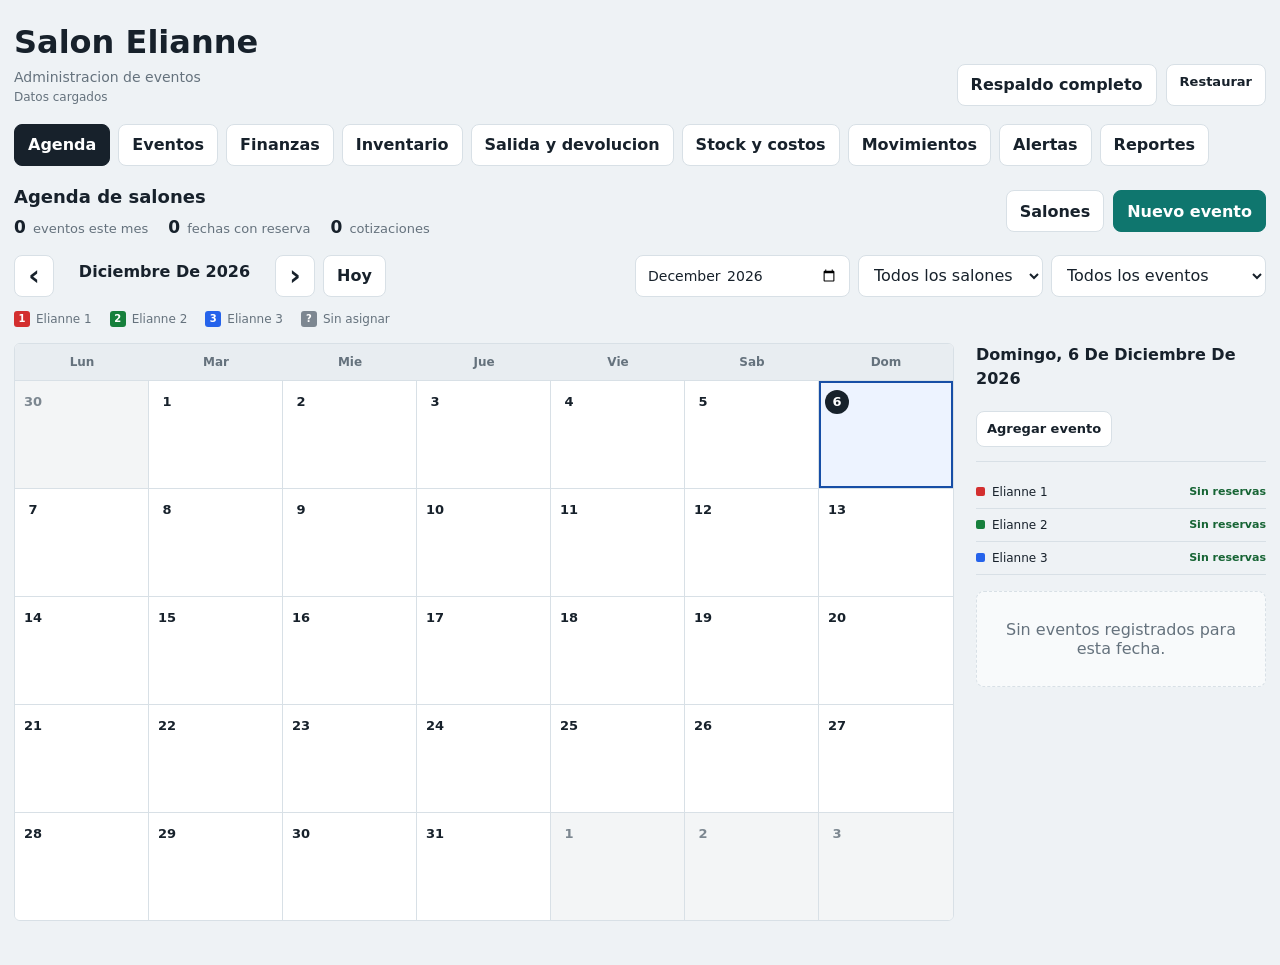
==== commit 0c5018c0: "2da version muestra" ====
--- a/index.html
+++ b/index.html
@@ -293,17 +293,17 @@
               </div>
               <div class="field">
                 <label for="categoryInput">Categoria</label>
-                <input id="categoryInput" list="categoryOptions" autocomplete="off" placeholder="Ej: Vajilla" />
-                <datalist id="categoryOptions">
-                  <option value="Vajilla"></option>
-                  <option value="Cristaleria"></option>
-                  <option value="Cubiertos"></option>
-                  <option value="Manteleria"></option>
-                  <option value="Decoracion"></option>
-                  <option value="Mobiliario"></option>
-                  <option value="Cocina"></option>
-                  <option value="Otros"></option>
-                </datalist>
+                <div class="category-entry"><select id="categoryInput">
+                  <option value="">Seleccionar categoria</option>
+                  <option value="Vajilla">Vajilla</option>
+                  <option value="Cristaleria">Cristaleria</option>
+                  <option value="Cubiertos">Cubiertos</option>
+                  <option value="Manteleria">Manteleria</option>
+                  <option value="Decoracion">Decoracion</option>
+                  <option value="Mobiliario">Mobiliario</option>
+                  <option value="Cocina">Cocina</option>
+                  <option value="Otros">Otros</option>
+                </select><button id="inventoryCategoryAdd" class="btn small" type="button" data-new-category="inventory">Nueva categoria</button></div>
               </div>
             </div>
 
@@ -560,6 +560,21 @@
     if (!name) fail('El producto necesita un nombre.');
     return { id: id(p.id), name, qty: quantity(p.qty), unit: text(p.unit) || 'unidades', code: text(p.code), category: text(p.category) || 'Otros', location: text(p.location), notes: text(p.notes), photo: photo(p.photo), updatedAt: Number(p.updatedAt) || Date.now() };
   }
+  function categoryKey(value){return String(value??'').normalize('NFC').trim().replace(/\s+/g,' ').toLocaleLowerCase('es');}
+  function normalizeCategories(raw,items,required){
+    if(raw===undefined&&!required)raw=[];
+    if(!Array.isArray(raw))fail('Falta la lista de categorias del respaldo.');
+    const result=[],seen=new Set();
+    for(const value of [...raw,...items.map(p=>p.category)]){
+      const name=text(value,'Categoria').normalize('NFC').replace(/\s+/g,' ');if(!name)fail('Nombre de categoria invalido.');
+      const key=categoryKey(name);if(!seen.has(key)){seen.add(key);result.push(name);}
+    }
+    return result.sort((a,b)=>a.localeCompare(b,'es'));
+  }
+  function addCategory(value){
+    const name=text(value,'Categoria',100).normalize('NFC').replace(/\s+/g,' ');if(!name)fail('Escribe el nombre de la categoria.');
+    return commit(d=>{if(d.categories.some(c=>categoryKey(c)===categoryKey(name)))fail('Ya existe esa categoria.');d.categories.push(name);movement(d,'categoria-creada',null,0,'Categoria creada: '+name+'.');});
+  }
   function normalizeRental(raw,total) {
     if(raw==null)return null;
     if(!obj(raw)||!rentalStatuses.includes(raw.status))fail('Estado del alquiler invalido.');
@@ -594,8 +609,8 @@
     return { id: id(e.id), client, guestCount, eventDate, ...normalizeVenue(e,eventDate), date: start, returnDate: end, departureDate: e.departureDate ? date(e.departureDate) : '', type: text(e.type) || 'Otro', status: e.status, responsible: text(e.responsible), place: text(e.place), notes: text(e.notes), items, settledAt: Number(e.settledAt) || null, updatedAt: Number(e.updatedAt) || Date.now() };
   }
   function normalize(raw) {
-    if (!obj(raw) || ![3,4].includes(raw.schemaVersion) || !Array.isArray(raw.items) || !Array.isArray(raw.events) || !obj(raw.extras) || !Array.isArray(raw.movements)) fail('El archivo no es un respaldo completo compatible.');
-    const d = { schemaVersion: 4, revision: quantity(raw.revision ?? 0), halls:normalizeHalls(raw.halls), items: raw.items.map(normalizeProduct), events: raw.events.map(normalizeEvent), extras: {}, movements: [] };
+    if (!obj(raw) || ![3,4,5,6].includes(raw.schemaVersion) || !Array.isArray(raw.items) || !Array.isArray(raw.events) || !obj(raw.extras) || !Array.isArray(raw.movements)) fail('El archivo no es un respaldo completo compatible.');
+    const d = { schemaVersion: 6, revision: quantity(raw.revision ?? 0), halls:normalizeHalls(raw.halls), items: raw.items.map(normalizeProduct), events: raw.events.map(normalizeEvent), extras: {}, movements: [] };
     for (const collection of [d.items, d.events]) {
       if (new Set(collection.map(v => v.id)).size !== collection.length) fail('El respaldo tiene identificadores repetidos.');
     }
@@ -609,7 +624,143 @@
       return { id: id(m.id), at: m.at, productId: m.productId ? id(m.productId) : '', productName: text(m.productName), eventId: m.eventId ? id(m.eventId) : '', eventName: text(m.eventName), type: text(m.type), delta: m.delta, balance: quantity(m.balance ?? 0), detail: text(m.detail,'Detalle',25000), responsible: text(m.responsible) };
     });
     if (new Set(d.movements.map(m => m.id)).size !== d.movements.length) fail('Hay movimientos repetidos.');
+    d.categories=normalizeCategories(raw.categories,d.items,raw.schemaVersion===6);
+    d.finance=normalizeFinance(raw.finance,d,raw.schemaVersion>=5);
     return d;
+  }
+  const cashKinds=['cobro','reembolso-cliente','pago-gasto','reembolso-proveedor'];
+  const cashMethods=['Efectivo','Transferencia','QR','Tarjeta','Otro'];
+  const finSum=values=>values.reduce((sum,value)=>{const n=sum+value;if(!Number.isSafeInteger(n))fail('El total financiero supera el limite seguro.');return n;},0);
+  const cents=n=>{if(!Number.isSafeInteger(n)||n<0||n>100000000000000)fail('Importe financiero invalido.');return n;};
+  function toCents(value,nullable=false){
+    if(nullable&&(value===''||value==null))return null;
+    const s=String(value??'').trim();if(!/^\d+(\.\d{1,2})?$/.test(s))fail('Escribe un importe positivo con hasta dos decimales.');
+    const [whole,decimals='']=s.split('.');return cents(Number(whole)*100+Number(decimals.padEnd(2,'0')));
+  }
+  function finMeta(raw){
+    const by=text(raw.by),at=raw.at,voidedAt=raw.voidedAt==null?null:raw.voidedAt,voidReason=text(raw.voidReason),voidBy=text(raw.voidBy);
+    if(!by||!Number.isFinite(at)||at<=0||!Number.isFinite(new Date(at).getTime())||(voidedAt!==null&&(!Number.isFinite(voidedAt)||voidedAt<=0||!Number.isFinite(new Date(voidedAt).getTime())||!voidReason||!voidBy)))fail('Registro financiero o anulacion invalida.');
+    return {by,at,voidedAt,voidReason,voidBy};
+  }
+  const freshFinMeta=by=>{by=text(by);if(!by)fail('Escribe quien registra el movimiento.');return {by,at:Date.now(),voidedAt:null,voidReason:'',voidBy:''};};
+  const finExpenseKey=c=>c.expenseId?'gasto:'+c.expenseId:'alquiler:'+c.eventId+':'+c.productId;
+  const netCash=rows=>finSum(rows.filter(c=>!c.voidedAt).map(c=>['reembolso-cliente','reembolso-proveedor'].includes(c.kind)?-c.amount:c.amount));
+  function normalizeFinance(raw,d,required){
+    if(raw===undefined&&!required)return {contracts:[],expenses:[],cash:[]};
+    if(!obj(raw)||!['contracts','expenses','cash'].every(key=>Array.isArray(raw[key])))fail('Faltan los registros financieros del respaldo.');
+    const eventExists=eid=>{if(!d.events.some(e=>e.id===eid))fail('Registro financiero sin evento.');return eid;};
+    const entry=r=>{if(!obj(r))fail('Registro financiero invalido.');const amount=cents(r.amount);if(!amount)fail('El importe debe ser mayor a cero.');const description=text(r.description);if(!description)fail('Escribe el concepto.');return {id:id(r.id),description,amount,...finMeta(r)};};
+    const contracts=raw.contracts.map(c=>{
+      if(!obj(c)||!Array.isArray(c.extras))fail('Acuerdo financiero invalido.');
+      return {eventId:eventExists(id(c.eventId)),base:c.base===null?null:cents(c.base),extras:c.extras.map(entry)};
+    });
+    const expenses=raw.expenses.map(r=>{
+      const e=entry(r),eventId=r.eventId?eventExists(id(r.eventId)):'',hallId=r.hallId?id(r.hallId):'';
+      if(hallId&&!d.halls.some(h=>h.id===hallId)||eventId&&hallId)fail('Salon del gasto invalido.');
+      return {...e,eventId,hallId,date:date(r.date),category:text(r.category)||'Otros'};
+    });
+    const cash=raw.cash.map(c=>{
+      if(!obj(c)||!cashKinds.includes(c.kind)||!cashMethods.includes(c.method))fail('Movimiento de caja invalido.');
+      const amount=cents(c.amount);if(!amount)fail('El importe debe ser mayor a cero.');
+      const eventId=c.eventId?eventExists(id(c.eventId)):'',expenseId=c.expenseId?id(c.expenseId):'',productId=c.productId?id(c.productId):'';
+      if(['cobro','reembolso-cliente'].includes(c.kind)){if(!eventId||expenseId||productId)fail('Cobro sin evento valido.');}
+      else if(expenseId){const expense=expenses.find(e=>e.id===expenseId);if(!expense||expense.eventId!==eventId||productId)fail('Pago sin gasto valido.');}
+      else if(!eventId||!productId||!d.events.find(e=>e.id===eventId)?.items.some(i=>i.productId===productId&&i.external))fail('Pago sin alquiler externo valido.');
+      return {id:id(c.id),kind:c.kind,amount,eventId,expenseId,productId,date:date(c.date),method:c.method,note:text(c.note),...finMeta(c)};
+    });
+    for(const list of [contracts.map(c=>c.eventId),expenses.map(c=>c.id),cash.map(c=>c.id),...contracts.map(c=>c.extras.map(x=>x.id))])if(new Set(list).size!==list.length)fail('Hay registros financieros repetidos.');
+    const groups=new Map();for(const c of cash){const key=['cobro','reembolso-cliente'].includes(c.kind)?'cliente:'+c.eventId:finExpenseKey(c);if(!groups.has(key))groups.set(key,[]);groups.get(key).push(c);}
+    for(const rows of groups.values()){
+      if(netCash(rows)<0)fail('El reembolso o la anulacion supera los pagos vigentes.');
+      const dates=[...new Set(rows.filter(c=>!c.voidedAt).map(c=>c.date))].sort();let running=0;
+      for(const day of dates){running=finSum([running,netCash(rows.filter(c=>c.date===day))]);if(running<0)fail('La fecha del reembolso es anterior a los pagos que lo cubren.');}
+    }
+    for(const c of contracts)finSum([c.base||0,...c.extras.filter(x=>!x.voidedAt).map(x=>x.amount)]);
+    finSum([...cash.map(c=>c.amount),...expenses.map(x=>x.amount),...contracts.flatMap(c=>[c.base||0,...c.extras.map(x=>x.amount)]),...d.events.flatMap(e=>e.items.map(i=>i.external?.cost==null?0:Math.round(i.external.cost*100)))]);
+    return {contracts,expenses,cash};
+  }
+  function finExpenseRows(d,eventId){
+    const rows=d.finance.expenses.filter(x=>!x.voidedAt&&(eventId===undefined||x.eventId===eventId)).map(x=>({...x,source:'manual',productId:''}));
+    if(eventId!=='')d.events.filter(e=>eventId===undefined||e.id===eventId).forEach(e=>e.items.filter(i=>i.external).forEach(i=>{
+      const r=i.external,paid=netCash(d.finance.cash.filter(c=>c.eventId===e.id&&c.productId===i.productId&&!c.expenseId));
+      if(r.status==='cancelado'&&!paid)return;
+      rows.push({id:'',eventId:e.id,productId:i.productId,hallId:'',source:'rental',description:'Alquiler: '+(d.items.find(p=>p.id===i.productId)?.name||i.productId)+(r.supplier?' / '+r.supplier:''),category:'Alquiler externo',date:e.eventDate,amount:r.status==='cancelado'?paid:r.cost==null?null:Math.round(r.cost*100),rentalStatus:r.status});
+    }));
+    return rows.map(x=>{const paid=netCash(d.finance.cash.filter(c=>['pago-gasto','reembolso-proveedor'].includes(c.kind)&&(x.source==='manual'?c.expenseId===x.id:!c.expenseId&&c.eventId===x.eventId&&c.productId===x.productId)));return {...x,paid,pending:x.amount==null?null:Math.max(0,x.amount-paid),credit:x.amount==null?0:Math.max(0,paid-x.amount)};});
+  }
+  function finEvent(d,eid){
+    const event=d.events.find(e=>e.id===eid);if(!event)fail('Evento no encontrado.');
+    const contract=d.finance.contracts.find(c=>c.eventId===eid)||{eventId:eid,base:null,extras:[]},extras=finSum(contract.extras.filter(x=>!x.voidedAt).map(x=>x.amount));
+    const total=contract.base===null?null:finSum([contract.base,extras]),cash=d.finance.cash.filter(c=>c.eventId===eid),received=netCash(cash.filter(c=>['cobro','reembolso-cliente'].includes(c.kind))),expenses=finExpenseRows(d,eid),unknown=expenses.filter(x=>x.amount===null).length,cost=finSum(expenses.map(x=>x.amount||0));
+    return {eventId:eid,contract,extras,total,received,pending:total===null?null:Math.max(0,total-received),credit:total===null?0:Math.max(0,received-total),expenses,cost,unknown,result:total===null||unknown?null:total-cost,cash,paid:netCash(cash.filter(c=>['pago-gasto','reembolso-proveedor'].includes(c.kind)))};
+  }
+  function finMonth(d,month,hall=''){
+    if(!/^\d{4}-(0[1-9]|1[0-2])$/.test(month))fail('Selecciona un mes valido.');
+    if(hall&&!d.halls.some(h=>h.id===hall))fail('Salon invalido.');
+    const matches=e=>!hall||e.hallIds.includes(hall),events=d.events.filter(e=>e.eventDate.slice(0,7)===month&&matches(e)),rows=events.map(e=>({...finEvent(d,e.id),event:e}));
+    const cash=d.finance.cash.filter(c=>!c.voidedAt&&c.date.slice(0,7)===month&&(c.eventId?matches(d.events.find(e=>e.id===c.eventId)):!hall||d.finance.expenses.find(e=>e.id===c.expenseId)?.hallId===hall));
+    const income=finSum(cash.filter(c=>c.kind==='cobro').map(c=>c.amount)),refunds=finSum(cash.filter(c=>c.kind==='reembolso-cliente').map(c=>c.amount)),out=finSum(cash.filter(c=>c.kind==='pago-gasto').map(c=>c.amount)),supplierRefunds=finSum(cash.filter(c=>c.kind==='reembolso-proveedor').map(c=>c.amount));
+    const general=finExpenseRows(d,'').filter(x=>x.date.slice(0,7)===month&&(!hall||x.hallId===hall)),generalCost=finSum(general.map(x=>x.amount)),confirmed=rows.filter(r=>!['cotizacion','cancelado'].includes(r.event.status)),incomplete=confirmed.filter(r=>r.result===null).length;
+    return {month,hall,rows,cash,income,refunds,out,supplierRefunds,net:finSum([income,-refunds,-out,supplierRefunds]),general,generalCost,incomplete,result:incomplete?null:finSum([...confirmed.map(r=>r.result),-generalCost]),pending:finSum(confirmed.map(r=>r.pending||0)),unassignedGeneral:hall?finSum(finExpenseRows(d,'').filter(x=>x.date.slice(0,7)===month&&!x.hallId).map(x=>x.amount)):0};
+  }
+  function setContract(eid,base,by){
+    const value=toCents(base,true),meta=freshFinMeta(by);
+    return commit(d=>setContractValue(d,eid,value,meta.by));
+  }
+  function setContractValue(d,eid,value,actor){
+    const e=d.events.find(e=>e.id===eid);if(!e)fail('Evento no encontrado.');
+    let c=d.finance.contracts.find(c=>c.eventId===eid);
+    if(!c){if(value===null)return;c={eventId:eid,base:null,extras:[]};d.finance.contracts.push(c);}
+    if(c.base===value)return;
+    const old=c.base;c.base=value;
+    movement(d,'finanzas-acuerdo',null,0,`Precio base: ${old===null?'sin definir':(old/100).toFixed(2)} a ${value===null?'sin definir':(value/100).toFixed(2)} Bs.`,e,actor);
+  }
+  function addFinanceRecord(kind,payload,by){
+    const meta=freshFinMeta(by),amount=toCents(payload.amount);if(!amount)fail('El importe debe ser mayor a cero.');
+    return commit(d=>appendFinanceRecord(d,kind,{...payload,amount},meta));
+  }
+  function addExpenseWithPayment(payload,payment,by){
+    const meta=freshFinMeta(by),amount=toCents(payload.amount);
+    if(!amount)fail('El costo del gasto debe ser mayor a cero.');
+    const paid=payment?toCents(payment.amount):0;
+    if(payment&&(!paid||paid>amount))fail('El abono debe ser mayor a cero y no superar el costo del gasto.');
+    return commit(d=>{
+      appendFinanceRecord(d,'expense',{...payload,amount},meta);
+      if(payment)appendFinanceRecord(d,'cash',{id:payment.id,kind:'pago-gasto',amount:paid,eventId:payload.eventId||'',expenseId:payload.id,productId:'',date:payment.date,method:payment.method,note:payment.note||''},meta);
+    });
+  }
+  function appendFinanceRecord(d,kind,payload,meta){
+      const amount=payload.amount;
+      const record={...payload,id:id(payload.id),amount,...meta},e=payload.eventId?d.events.find(e=>e.id===payload.eventId):null;
+      if(kind==='extra'){
+        if(!e)fail('Evento no encontrado.');let c=d.finance.contracts.find(c=>c.eventId===e.id);if(!c){c={eventId:e.id,base:null,extras:[]};d.finance.contracts.push(c);}if(c.extras.some(x=>x.id===record.id))fail('Ese extra ya fue registrado.');c.extras.push(record);
+      }else if(kind==='expense'){
+        if(d.finance.expenses.some(x=>x.id===record.id))fail('Ese gasto ya fue registrado.');d.finance.expenses.push(record);
+      }else if(kind==='cash'){
+        if(d.finance.cash.some(x=>x.id===record.id))fail('Ese pago ya fue registrado.');if(record.date>today())fail('Un pago recibido o realizado no puede tener fecha futura.');
+        if(record.expenseId&&d.finance.expenses.find(x=>x.id===record.expenseId)?.voidedAt)fail('El gasto esta anulado.');d.finance.cash.push(record);
+      }else fail('Operacion financiera invalida.');
+      const reference=record.expenseId?d.finance.expenses.find(x=>x.id===record.expenseId)?.description:record.productId?'Alquiler: '+(d.items.find(x=>x.id===record.productId)?.name||record.productId):'';
+      movement(d,'finanzas-'+kind,null,0,`${kind==='extra'?'Extra':kind==='expense'?'Gasto':record.kind}: Bs ${(amount/100).toFixed(2)}. ${kind==='cash'?record.date+' / '+record.method+' / '+reference+'. ':''}${text(record.description||record.note)}`,e,meta.by);
+  }
+  function voidFinance(kind,rid,reason,by,eid=''){
+    reason=text(reason);const meta=freshFinMeta(by);if(!reason)fail('Escribe el motivo de la anulacion.');
+    return commit(d=>{
+      const list=kind==='extra'?d.finance.contracts.find(c=>c.eventId===eid)?.extras:kind==='expense'?d.finance.expenses:kind==='cash'?d.finance.cash:null,r=list?.find(x=>x.id===rid);
+      if(!r||r.voidedAt)fail('Registro no encontrado o ya anulado.');
+      if(kind==='expense'&&netCash(d.finance.cash.filter(c=>c.expenseId===rid))!==0)fail('Reembolsa o anula los pagos del gasto antes de anularlo.');
+      Object.assign(r,{voidedAt:Date.now(),voidReason:reason,voidBy:meta.by});
+      movement(d,'finanzas-anulacion',null,0,`Anulacion ${kind}: Bs ${(r.amount/100).toFixed(2)}. Motivo: ${reason}`,d.events.find(e=>e.id===(eid||r.eventId)),meta.by);
+    });
+  }
+  function updateFinanceExpense(rid,patch,by){
+    const meta=freshFinMeta(by),amount=toCents(patch.amount);if(!amount)fail('El importe debe ser mayor a cero.');
+    return commit(d=>{
+      const r=d.finance.expenses.find(x=>x.id===rid);if(!r||r.voidedAt)fail('Gasto no encontrado o anulado.');
+      const before=r.amount;
+      Object.assign(r,{amount,description:text(patch.description),category:text(patch.category),date:date(patch.date),hallId:r.eventId?'':text(patch.hallId)});
+      movement(d,'finanzas-expense-edit',null,0,`Gasto ${r.description}: Bs ${(before/100).toFixed(2)} a ${(amount/100).toFixed(2)}. Fecha ${r.date}. Categoria ${r.category}. Salon ${r.hallId||'general / evento'}.`,d.events.find(e=>e.id===r.eventId),meta.by);
+    });
   }
   let data, expected, blocked = '',saving=false,initialized=!window.ElianneStorage,readable=false,persistedToken=null;
   function movement(d, type, p, delta, detail, e, responsible = '') {
@@ -668,7 +819,7 @@
     data=readPrevious();
   } catch (error) {
     blocked = 'No se pudieron leer los datos guardados. No se sobrescribiran. ' + error.message;
-    data = { schemaVersion: 4, revision: 0, halls:clone(DEFAULT_HALLS), items: [], events: [], extras: {}, movements: [] };
+    data = { schemaVersion: 6, revision: 0, halls:clone(DEFAULT_HALLS), items: [], events: [], extras: {}, movements: [], categories:[], finance:{contracts:[],expenses:[],cash:[]} };
   }
   function notify(message, error = false) {
     let el = document.getElementById('systemNotice');
@@ -756,6 +907,7 @@
   function upsertProduct(payload) {
     const p = normalizeProduct(payload);
     return commit(d => {
+      p.category=d.categories.find(c=>categoryKey(c)===categoryKey(p.category))||p.category.normalize('NFC').replace(/\s+/g,' ');
       const old = d.items.find(x => x.id === p.id);
       if (p.code && d.items.some(x => x.id !== p.id && x.code.toLocaleLowerCase() === p.code.toLocaleLowerCase())) fail('Ese codigo ya pertenece a otro producto.');
       if (old && p.qty !== old.qty) fail('Usa Movimientos para cambiar la cantidad de un producto existente.');
@@ -786,11 +938,20 @@
   }
   function saveEvent(payload) {
     const e = normalizeEvent(payload);
+    const hasPrice=Object.hasOwn(payload,'basePrice'),basePrice=hasPrice?toCents(payload.basePrice,true):null;
+    let payment=null;
+    if(payload.payment!=null){
+      if(!obj(payload.payment))fail('Abono del evento invalido.');
+      const amount=toCents(payload.payment.amount,true)||0;
+      if(amount)payment={id:id(payload.payment.id),eventId:e.id,expenseId:'',productId:'',kind:'cobro',amount,date:date(payload.payment.date),method:text(payload.payment.method),note:text(payload.payment.note)};
+    }
     if (!e.responsible) fail('Escribe el responsable del evento.');
     if (e.items.length&&(e.eventDate < e.date || e.venueEndDate > e.returnDate)) fail('Las fechas del evento deben estar entre la salida y la devolucion del material.');
     if(!e.hallIds.length)fail('Selecciona al menos un salon para el evento.');
     return commit(d => {
       const old = d.events.find(x => x.id === e.id);
+      const currentPrice=d.finance.contracts.find(c=>c.eventId===e.id)?.base??null;
+      if(old&&(hasPrice||payment)&&Object.hasOwn(payload,'expectedBasePrice')&&currentPrice!==payload.expectedBasePrice&&(!hasPrice||currentPrice!==basePrice))fail('El precio cambio desde que abriste el formulario. Reabre el evento antes de cambiar su precio o registrar un abono.');
       if(old&&!Object.hasOwn(payload,'guestCount'))e.guestCount=old.guestCount;
       if (old && !['cotizacion', 'reservado'].includes(old.status)) fail('Solo puedes editar cotizaciones o reservas.');
       if (!['cotizacion', 'reservado'].includes(e.status)) fail('Usa los botones de salida y devolucion para cambiar de estado.');
@@ -818,6 +979,8 @@
         movement(d,'evento-creado',null,0,`Evento creado. Estado: ${stateName(e.status)}. Invitados: ${e.guestCount==null?'sin definir':e.guestCount}.`,e,actor);
         e.items.filter(i=>i.external).forEach(i=>movement(d,'alquiler-'+i.external.status,null,0,`${d.items.find(p=>p.id===i.productId)?.name||i.productId}: ${rentalDescription(i.external)}.`,e,actor));
       }
+      if(hasPrice)setContractValue(d,e.id,basePrice,actor);
+      if(payment)appendFinanceRecord(d,'cash',payment,freshFinMeta(actor));
     });
   }
   function rentalDescription(r){return r?`${r.qty} unidades, ${r.status}, proveedor ${r.supplier||'por definir'}, costo total ${r.cost==null?'sin definir':'Bs '+r.cost}, entrega ${r.deliveryDate}, devolucion ${r.returnDate}${r.notes?', nota: '+r.notes:''}`:'sin alquiler';}
@@ -983,6 +1146,8 @@
   }):Promise.resolve();
   window.Elianne = { ready,isReady:()=>initialized,saving:()=>saving,get: () => clone(data), today, uid, quantity,ownQty,saveRental, backup: () => {if(!readable)fail('No se pudo leer la base local. No se generara un respaldo vacio.');return { ...clone(data), exportedAt: new Date().toISOString(), application: 'Inventario Elianne' };}, prepareRestore, restore, upsertProduct, deleteProduct, saveExtra, saveEvent, transition, saveReturn, adjust, notify, saveHalls, assignVenue, venueRange, occupiesHall,updateGuests,eventHistory:eventId=>clone(data.movements.filter(m=>m.eventId===eventId)),
     hallConflicts:e=>clone(hallConflicts(data,e)),onVenueDay:(e,key)=>{const span=venueRange(e),start=civilMinute(key);return span.start<start+1440&&start<span.end;},
+    addCategory,categoryKey,categories:()=>[...data.categories],moneyCents:toCents,
+    setContract,addFinanceRecord,addExpenseWithPayment,voidFinance,updateFinanceExpense,financeEvent:eid=>clone(finEvent(data,eid)),financeMonth:(month,hall)=>clone(finMonth(data,month,hall)),
     reserved: (pid, start, end, except) => reserved(data, pid, start, end, except), available: (pid, start, end, except) => available(data, pid, start, end, except), extra: pid => clone(getExtra(data, pid)), active, blocked: () => blocked };
   window.addEventListener('storage', e => { if (e.key === KEY) notify('Los datos cambiaron en otra pestaña. Recarga antes de seguir editando.', true); });
   window.addEventListener('beforeunload',event=>{if(saving){event.preventDefault();event.returnValue='';}});
@@ -994,6 +1159,7 @@
       const STORAGE_KEY = "elianneInventory.v1";
       const state = { items: [], editingId: null, photo: "" };
       const $ = (id) => document.getElementById(id);
+      const categorySuggestions=[...$('categoryInput').options].map(option=>option.value).filter(Boolean);
       const els = {
         form: $("productForm"), formTitle: $("formTitle"), photoInput: $("photoInput"), photoPreview: $("photoPreview"), photoEmpty: $("photoEmpty"), photoTools: $("photoTools"),
         removePhotoBtn: $("removePhotoBtn"), name: $("nameInput"), qty: $("qtyInput"), unit: $("unitInput"), code: $("codeInput"), category: $("categoryInput"), location: $("locationInput"), notes: $("notesInput"),
@@ -1088,15 +1254,18 @@
       }
 
       function categories() {
-        return [...new Set(state.items.map((item) => clean(item.category)).filter(Boolean))].sort((a, b) => a.localeCompare(b, "es"));
+        return window.Elianne.categories();
+      }
+      function setCategorySelection(value) {
+        els.category.value=[...els.category.options].find(option=>window.Elianne.categoryKey(option.value)===window.Elianne.categoryKey(value))?.value||'';
       }
 
       function filteredItems() {
         const query = normalize(els.search.value);
-        const category = normalize(els.filter.value);
+        const category = window.Elianne.categoryKey(els.filter.value);
         let items = state.items.filter((item) => {
           const text = normalize([item.name, item.code, item.category, item.location, item.notes].join(" "));
-          return (!query || text.includes(query)) && (!category || normalize(item.category) === category);
+          return (!query || text.includes(query)) && (!category || window.Elianne.categoryKey(item.category) === category);
         });
         const sort = els.sort.value;
         items.sort((a, b) => {
@@ -1110,8 +1279,12 @@
 
       function renderFilters() {
         const current = els.filter.value;
+        const selected=els.category.value;
         els.filter.innerHTML = '<option value="">Todas las categorias</option>' + categories().map((cat) => `<option value="${escapeHtml(cat)}">${escapeHtml(cat)}</option>`).join("");
         els.filter.value = current;
+        const seen=new Set(),suggestions=[...categories(),...categorySuggestions].filter(name=>{const key=window.Elianne.categoryKey(name);if(seen.has(key))return false;seen.add(key);return true;});
+        els.category.innerHTML='<option value="">Seleccionar categoria</option>'+suggestions.sort((a,b)=>a.localeCompare(b,'es')).map(name=>`<option value="${escapeHtml(name)}">${escapeHtml(name)}</option>`).join('');
+        setCategorySelection(selected);
       }
 
       function renderStats() {
@@ -1180,7 +1353,7 @@
         els.qty.title = "Cambia las cantidades desde Movimientos para conservar el historial.";
         els.unit.value = item.unit || "unidades";
         els.code.value = item.code || "";
-        els.category.value = item.category || "";
+        setCategorySelection(item.category || "");
         els.location.value = item.location || "";
         els.notes.value = item.notes || "";
         els.formTitle.textContent = "Editar producto";
@@ -1463,7 +1636,7 @@
         reader.onload = async () => {
           try {
             const imported = window.Elianne.prepareRestore(JSON.parse(reader.result));
-            if (!confirm("Restaurar este respaldo reemplazara los datos actuales. Se descargara primero una copia de los datos actuales. Continuar?")) return;
+            if (!confirm("Restaurar este respaldo reemplazara inventario, eventos, finanzas e historial actuales. Se descargara primero una copia completa. Un respaldo anterior puede no incluir finanzas. Continuar?")) return;
             if(!backup())return;
             await window.Elianne.restore(imported);
             resetForm();
@@ -1511,6 +1684,15 @@
     
 })().catch(error=>window.Elianne.notify(error.message,true));</script>
   <style>.salon-module{margin-top:0;min-width:0}
+.event-form-intro{margin:0;font-size:13px;line-height:1.5;color:var(--muted)}
+.expense-payment-choice{display:grid;grid-template-columns:minmax(0,1fr);gap:14px;padding:14px;border:1px solid #bddfca;border-radius:8px;background:#eef8f2;min-width:0}.expense-payment-choice>div{min-width:0}.expense-payment-choice .row{gap:12px}.expense-payment-balance{font-size:14px;margin:0;line-height:1.5}.event-card-expenses{font-size:13px;color:#893c2b;margin:10px 0;overflow-wrap:anywhere}
+.event-expenses-open{background:#fff1ee;border-color:#dfb6aa;color:#893c2b}.detail-top{flex-wrap:wrap}.event-expense-panel{min-width:0;margin:24px 0;padding:20px;border:1px solid #e6c3b8;border-left:4px solid #a84d36;border-radius:10px;background:#fff5f0;scroll-margin-top:115px}.salon-module #detailFinance .event-expense-panel h4{margin:0;font-size:18px;color:#893c2b}.event-expense-panel .finance-section-heading{margin-bottom:12px}.event-expense-panel .finance-metrics{grid-template-columns:repeat(3,minmax(0,1fr));margin:18px 0}.event-expense-help{font-size:13px;line-height:1.6;color:#5a4f4a}.event-expense-panel .table-wrap{margin-top:16px}.event-expense-panel .salon-muted{line-height:1.6}.event-expense-panel h4:focus-visible{outline:2px solid #a84d36;outline-offset:4px}
+@media(max-width:600px){.event-expense-panel{padding:14px 11px}.event-expense-panel .finance-metrics{grid-template-columns:minmax(0,1fr);gap:12px}}
+.event-form-step{--step-accent:#285ba8;--step-tint:#f0f5ff;--step-line:#c5d6ef;min-width:0;display:grid;grid-template-columns:minmax(0,1fr);gap:14px;padding:18px 16px;border:1px solid var(--step-line);border-left:4px solid var(--step-accent);border-radius:10px;background:var(--step-tint)}.event-form-step>*{min-width:0}
+.event-step-venue{--step-accent:#6e42a6;--step-tint:#f7f2fc;--step-line:#ddcdec}.event-step-material{--step-accent:#a3630b;--step-tint:#fff8eb;--step-line:#eddbb5}.event-step-payment{--step-accent:#166b52;--step-tint:#eef8f2;--step-line:#bddfca}
+.event-step-heading{display:flex;align-items:flex-start;gap:10px;padding-bottom:12px;border-bottom:1px solid var(--step-line)}.event-step-heading>div{min-width:0}.event-step-number{display:grid;place-items:center;flex:none;width:29px;height:29px;border-radius:50%;background:var(--step-accent);color:#fff;font-size:14px;font-weight:750}.salon-module .event-step-heading h3{margin:0;font-size:16px;line-height:1.4;color:var(--step-accent)}.event-step-heading p{margin:4px 0 0;font-size:12px;line-height:1.5;color:#4d5e6b}
+.event-form-step .field,.event-form-step .row{min-width:0}.event-form-step input,.event-form-step select,.event-form-step textarea{background:#fff}.event-form-step .venue-fields{border:0;padding:0}.event-form-step .event-payment-summary{border-bottom:0;padding-bottom:0;border-top-color:var(--step-line)}
+@media(max-width:480px){.event-form-step{padding:14px 11px;gap:12px}.event-step-heading{gap:8px}.salon-module .event-step-heading h3{font-size:15px}}
 .topbar h1{font-size:32px;line-height:1.15}.topbar .subtitle{font-size:14px}
 .inventory-heading,.agenda-heading{display:flex;justify-content:space-between;align-items:center;gap:16px;margin:4px 0 18px}
 .agenda-metrics{display:flex;gap:20px;flex-wrap:wrap;margin-top:10px;color:var(--muted);font-size:13px}
@@ -1579,6 +1761,20 @@
 .salon-grid>*{min-width:0}.salon-module .form{padding:0 0 16px;grid-template-columns:minmax(0,1fr)}.salon-module .form>*{min-width:0}
 .salon-module h2{font-size:18px}.salon-module h3{font-size:16px;margin-bottom:8px;overflow-wrap:anywhere}
 .salon-event-column{display:grid;gap:12px;min-width:0}
+.event-payment-fields{display:grid;gap:12px;min-width:0}.event-payment-fields .field{min-width:0}.event-payment-summary{display:grid;grid-template-columns:repeat(2,minmax(0,1fr));gap:12px;margin:0;padding:12px 0;border-top:1px solid var(--line);border-bottom:1px solid var(--line)}.event-payment-summary>div{min-width:0}.event-payment-summary dt{font-size:12px;color:var(--muted);margin-bottom:4px}.event-payment-summary dd{font-size:15px;font-weight:700;margin:0;overflow-wrap:anywhere;font-variant-numeric:tabular-nums}.event-card-payment{grid-template-columns:repeat(3,minmax(0,1fr));margin-top:12px}.event-card-payment dd{font-size:13px}
+@media(max-width:600px){.event-card-payment{grid-template-columns:repeat(2,minmax(0,1fr))}}
+.finance-section-heading{display:flex;justify-content:space-between;gap:16px;align-items:center;flex-wrap:wrap;margin-bottom:16px}.finance-section-heading h2,.finance-section-heading h3{margin:0!important}.finance-section-heading .actions{margin:0;flex-wrap:wrap}
+.salon-module #detailFinance{scroll-margin-top:115px}
+@media(max-width:600px){.salon-module .finance-table{display:block;min-width:0;background:transparent}.salon-module .finance-table thead{display:none}.salon-module .finance-table tbody{display:grid;gap:12px}.salon-module .finance-table tr{display:grid;grid-template-columns:repeat(2,minmax(0,1fr));gap:12px;padding:12px;background:white;border:1px solid var(--line);border-radius:4px}.salon-module .finance-table td{display:block;min-width:0!important;border:0;padding:0;overflow-wrap:anywhere}.salon-module .finance-table td::before{content:attr(data-label);display:block;font-size:11px;color:var(--muted);margin-bottom:4px}.salon-module .finance-table td:first-child,.salon-module .finance-table td:last-child{grid-column:1/-1}.salon-module .finance-table .finance-row-actions{min-width:0}.salon-module .finance-table .finance-void{background:#f5f6f7}}
+.finance-filters{display:grid;grid-template-columns:minmax(180px,240px) minmax(180px,280px);gap:14px;margin-bottom:22px}.finance-filters .field{min-width:0}.finance-filters input,.finance-filters select{min-width:0;width:100%}
+.finance-band{padding:22px 0;border-top:1px solid var(--line);min-width:0}.finance-band>h3{margin:0 0 16px}.finance-metrics{display:grid;grid-template-columns:repeat(4,minmax(0,1fr));gap:16px;margin:16px 0 20px}.finance-metric{min-width:0;border-left:3px solid #b6d3ce;padding:3px 0 3px 12px}.finance-metric:nth-child(2){border-left-color:#e3c38d}.finance-metric:nth-child(3){border-left-color:#9bbbe0}.finance-metric:nth-child(4){border-left-color:#d4a5b3}.finance-metric span{display:block;font-size:12px;color:var(--muted);line-height:1.5;margin-bottom:5px}.finance-metric strong{font-size:20px;line-height:1.4;overflow-wrap:anywhere}.finance-negative strong{color:#a12c3e}
+.finance-breakdown{display:grid;grid-template-columns:repeat(3,minmax(0,1fr));gap:14px 20px;margin:0 0 24px}.finance-breakdown>div{min-width:0}.finance-breakdown dt{font-size:12px;color:var(--muted);margin-bottom:4px}.finance-breakdown dd{margin:0;font-size:14px;overflow-wrap:anywhere}.finance-table{min-width:720px}.finance-table td{line-height:1.5}.finance-table td p{font-size:12px;margin:5px 0 0}.finance-number{font-variant-numeric:tabular-nums;min-width:110px}.finance-credit{color:#875106}.finance-row-actions{display:flex;gap:6px;flex-wrap:wrap;min-width:130px}.finance-void{color:#747b83;background:#f5f6f7}.finance-event-link{padding:0;background:none;border:0;color:#076c64;font-weight:700;text-align:left;font-size:14px;cursor:pointer;overflow-wrap:anywhere}.finance-event-link:hover{text-decoration:underline}.finance-extras{list-style:none;padding:0;margin:0 0 20px}.finance-extras li{display:flex;justify-content:space-between;align-items:center;gap:12px;padding:10px 0;border-bottom:1px solid var(--line)}.finance-extras li span{min-width:0;overflow-wrap:anywhere}.finance-extras .btn{flex-shrink:0}#detailFinance h4{font-size:14px;margin:24px 0 12px}#detailFinance{scroll-margin-top:15px}.finance-dialog{width:min(600px,calc(100% - 24px))}.finance-dialog #financeFields{display:grid;gap:14px;min-width:0}.finance-dialog .row,.finance-dialog .field{min-width:0}.finance-dialog .form{padding-top:16px}.finance-dialog p{overflow-wrap:anywhere}
+@media(max-width:1000px){.finance-metrics{grid-template-columns:repeat(2,minmax(0,1fr))}.finance-breakdown{grid-template-columns:repeat(2,minmax(0,1fr))}}
+@media(max-width:600px){.finance-filters{grid-template-columns:minmax(0,1fr)}.finance-section-heading .actions{gap:6px}.finance-metrics{gap:14px 10px}.finance-metric{padding-left:8px}.finance-metric strong{font-size:17px}.finance-breakdown{gap:12px}.finance-dialog{padding:14px}.finance-dialog h2{font-size:18px}.finance-extras li{align-items:flex-start}}
+.event-list-filters{display:grid;grid-template-columns:repeat(3,minmax(0,1fr));gap:12px;min-width:0}
+.event-list-filters .field{min-width:0}.event-list-filters input,.event-list-filters select{min-width:0;width:100%}
+.event-list-search{grid-column:1/-1}.event-list-summary{margin:0;font-size:13px;overflow-wrap:anywhere}
+@media(max-width:600px){.event-list-filters{grid-template-columns:minmax(0,1fr)}}
 .salon-tools{display:flex;gap:10px;margin:12px 0;align-items:center}
 .salon-tools input{min-width:0}.salon-tools select{max-width:200px}
 .salon-list{display:grid;gap:12px;min-width:0}
@@ -1587,6 +1783,26 @@
 .salon-mini>div{min-width:0}.salon-actions{display:flex;gap:8px;flex-wrap:wrap;justify-content:flex-end}
 .salon-muted{color:var(--muted);font-size:13px;margin-top:8px}
 .salon-assign{display:grid;grid-template-columns:minmax(0,1fr) 90px auto;gap:8px;align-items:end}
+.catalog-open{justify-self:start;max-width:100%;white-space:normal}
+.catalog-dialog{width:min(1320px,calc(100% - 32px));max-width:none;max-height:calc(100dvh - 32px);padding:0;border:1px solid var(--line);border-radius:8px;color:var(--ink);background:#f6f8fa;overflow:auto}
+.catalog-dialog::backdrop{background:#17202680}
+.catalog-heading{display:flex;justify-content:space-between;align-items:flex-start;gap:20px;padding:22px 24px;border-bottom:1px solid var(--line);background:white}
+.catalog-heading>div{min-width:0}.catalog-heading p{margin:6px 0 0;overflow-wrap:anywhere;color:var(--muted);font-size:14px}.catalog-heading .catalog-brand{font-size:12px;font-weight:800;color:var(--accent);margin:0 0 7px}.salon-module .catalog-heading h2{font-size:26px;margin:0;line-height:1.2}.catalog-heading>.btn{flex-shrink:0}
+.catalog-layout{display:grid;grid-template-columns:minmax(0,1fr) 310px;gap:22px;padding:20px 24px;align-items:start}.catalog-browser{min-width:0}
+.catalog-category-tools{display:grid;grid-template-columns:minmax(0,1fr);margin-bottom:14px;min-width:0}.catalog-category-tools .field{min-width:0}.catalog-category-tools select{width:100%;min-width:0;text-overflow:ellipsis}.category-entry{display:flex;flex-wrap:wrap;align-items:center;gap:8px;min-width:0}.category-entry input,.category-entry select{min-width:0;flex:1 1 160px;text-overflow:ellipsis}.category-entry .btn{flex-shrink:0}.category-dialog{width:min(460px,calc(100% - 24px))}.category-dialog .form{padding-top:16px}.category-dialog h2{margin:0;font-size:19px}.category-dialog p{overflow-wrap:anywhere}
+@media(max-width:480px){.category-dialog{padding:14px}}
+.catalog-search{display:grid;grid-template-columns:minmax(0,1fr) auto;gap:7px 12px;align-items:center;margin-bottom:16px}.catalog-search label{grid-column:1/-1;font-size:12px;color:var(--muted);font-weight:700}.catalog-search input{min-width:0;max-width:100%}.catalog-search>span{font-size:12px;color:var(--muted)}
+.catalog-products{display:grid;grid-template-columns:repeat(3,minmax(0,1fr));gap:12px;align-items:stretch}.catalog-product{min-width:0;border:1px solid var(--line);border-radius:6px;background:white;overflow:hidden;display:flex;flex-direction:column}
+.catalog-photo{display:grid;place-items:center;position:relative;min-width:0;aspect-ratio:4/3;overflow:hidden;background:white;border-bottom:1px solid #edf0f2}.catalog-photo img{width:100%;height:100%;position:absolute;inset:0;object-fit:contain;padding:12px}.catalog-photo-empty{color:var(--muted);font-size:13px;background:#f2f5f7;display:grid;place-items:center;width:100%;height:100%}
+.catalog-product-data{padding:12px;display:flex;flex-direction:column;flex:1;min-width:0}.salon-module .catalog-product h3{font-size:14px;line-height:1.4;margin:0 0 5px;overflow-wrap:anywhere}.catalog-product p,.catalog-cart p{margin:0 0 7px;font-size:12px;overflow-wrap:anywhere}.catalog-code{color:var(--muted)}.catalog-availability{font-weight:650}.catalog-availability span{font-weight:400}.catalog-low{color:#9b4a08}.catalog-selected{min-height:18px;color:#076c64}.catalog-product-actions{margin-top:auto;display:flex;flex-wrap:wrap;gap:8px;align-items:center;justify-content:space-between}
+.catalog-stepper{display:grid;grid-template-columns:28px minmax(38px,1fr) 28px;width:116px;max-width:100%;height:36px;border:1px solid var(--line);border-radius:4px;overflow:hidden;flex:1 1 110px}.catalog-stepper button{border:0;background:#f8fafb;color:var(--ink);font-size:18px;padding:0;cursor:pointer}.catalog-stepper input{width:100%;min-width:0;min-height:0;height:34px;border:0;border-left:1px solid var(--line);border-right:1px solid var(--line);padding:3px;text-align:center;font-size:13px;border-radius:0;appearance:textfield;box-shadow:none}.catalog-stepper input::-webkit-inner-spin-button,.catalog-stepper input::-webkit-outer-spin-button{appearance:none;margin:0}.catalog-product-actions>.btn{min-height:36px;flex:1 0 auto;justify-content:center}
+.catalog-selection{min-width:0;padding-left:18px;border-left:1px solid var(--line)}.salon-module .catalog-selection>h3{font-size:18px;margin:0 0 14px}.catalog-cart{display:grid;gap:0}.catalog-cart-row{display:grid;grid-template-columns:66px minmax(0,1fr);gap:12px;padding:14px 0;border-bottom:1px solid var(--line)}.catalog-cart-row>.catalog-photo{width:66px;aspect-ratio:1;border:1px solid var(--line);border-radius:4px}.catalog-cart .catalog-photo img{padding:5px}.catalog-cart .catalog-photo-empty{font-size:10px}.catalog-cart-data{min-width:0}.catalog-cart h4{margin:0 0 5px;font-size:13px;line-height:1.4;overflow-wrap:anywhere}.catalog-cart-actions{display:flex;gap:8px;margin-bottom:8px;align-items:center}.catalog-cart-actions input{width:100%;max-width:115px;min-width:0;min-height:35px;padding:6px;font-size:13px}.catalog-cart-actions .btn{min-height:35px}.catalog-rent{margin-top:3px}.catalog-coverage{line-height:1.4}
+.catalog-footer{position:sticky;bottom:0;background:white;border-top:1px solid var(--line);padding:16px 24px;display:flex;justify-content:space-between;align-items:center;gap:16px;z-index:2}.catalog-footer>div{min-width:0}.catalog-footer strong{font-size:14px}.catalog-footer p{font-size:12px;margin:5px 0 0;overflow-wrap:anywhere}.catalog-footer .btn{flex-shrink:0}.catalog-empty{grid-column:1/-1}
+.catalog-footer-actions{display:flex;gap:8px;flex-shrink:0}.catalog-mobile-selection{display:none}
+@media(max-width:1160px){.catalog-products{grid-template-columns:repeat(2,minmax(0,1fr))}.catalog-layout{grid-template-columns:minmax(0,1fr) 280px}}
+@media(max-width:760px){.catalog-dialog{width:calc(100% - 16px);max-height:calc(100dvh - 16px)}.catalog-layout{grid-template-columns:minmax(0,1fr);padding:16px;gap:24px}.catalog-heading{padding:18px 16px;gap:12px}.salon-module .catalog-heading h2{font-size:21px}.catalog-selection{padding:18px 0 0;border-left:0;border-top:1px solid var(--line)}.catalog-footer{padding:12px 16px}.catalog-footer .btn{max-width:160px;white-space:normal}.catalog-cart-row{grid-template-columns:60px minmax(0,1fr)}.catalog-footer strong{font-size:12px}}
+@media(max-width:380px){.catalog-products{grid-template-columns:minmax(0,1fr)}.catalog-product{display:grid;grid-template-columns:90px minmax(0,1fr)}.catalog-product>.catalog-photo{aspect-ratio:auto;border-bottom:0;border-right:1px solid var(--line)}.catalog-product-data{padding:10px}.catalog-heading{gap:8px}.catalog-heading>.btn{padding:8px}.catalog-footer{flex-wrap:wrap;gap:10px}.catalog-footer .btn{width:100%;max-width:none}}
+@media(max-width:760px){.catalog-mobile-selection{display:block}.catalog-footer{flex-wrap:wrap;gap:10px}.catalog-footer-actions{width:100%}.catalog-footer-actions .btn{flex:1;min-width:0;max-width:none;width:auto}}
 .table-wrap{overflow-x:auto;max-width:100%;min-width:0}
 .salon-table{width:100%;min-width:420px;border-collapse:collapse;font-size:13px;background:white}
 .salon-table th,.salon-table td{padding:9px 8px;border-bottom:1px solid var(--line);text-align:left;vertical-align:top}
@@ -1633,6 +1849,8 @@
   const prodStatus = { disponible: 'Disponible', limpieza: 'En limpieza', mantenimiento: 'Mantenimiento', danado: 'Dañado', baja: 'Baja' };
   const types = { 'saldo-inicial': 'Saldo inicial', alta: 'Alta', edicion: 'Edicion', compra: 'Compra', reparacion: 'Reparacion', recuperacion: 'Recuperacion', baja: 'Baja', 'correccion-entrada': 'Correccion +', 'correccion-salida': 'Correccion -', salida: 'Salida', devolucion: 'Devolucion', 'daño': 'Daño', faltante: 'Faltante' };
   let draft = [], editing = null;
+  let eventPriceBaseline='',eventPriceExpected=null;
+  let eventPaymentId=api.uid();
   let selectedDay = today(), calendarMonth = today().slice(0, 7);
   let assigning=null;
   let historyEventId=null;
@@ -1926,12 +2144,14 @@
   $('detailTitle').textContent=e.client;
   $('detailMetrics').innerHTML=`<div><span>Fecha del evento</span><strong>${reportDate(e.eventDate)}</strong></div><div><span>Salon</span><strong>${hallDots(e)} ${esc(hallNames(e))}</strong></div><div><span>Invitados</span><strong>${guestsLabel(e)}</strong></div><div><span>Estado</span><strong>${statuses[e.status]}</strong></div>`;
   $('detailEdit').hidden=!['cotizacion','reservado'].includes(e.status)||detailEditing;
+  $('detailExpensesOpen').hidden=detailEditing;
   $('detailEditorHost').hidden=!detailEditing;$('detailReadOnly').hidden=detailEditing;
   $('detailData').innerHTML=`<dl class="detail-data">${[['Tipo',e.type],['Responsable',e.responsible||'Sin registrar'],['Lugar',e.place||'Sin registrar'],['Ocupacion',e.venueMode==='hours'?`${reportDate(e.eventDate)} ${e.startTime} a ${reportDate(e.venueEndDate)} ${e.endTime}`:`${reportDate(e.eventDate)} al ${reportDate(e.venueEndDate)} - dia completo`],['Montaje / limpieza',`${e.setupMinutes} min / ${e.cleanupMinutes} min`],['Salida prevista',reportDate(e.date)],['Salida registrada',e.departureDate?reportDate(e.departureDate):'Sin registrar'],['Devolucion prevista',reportDate(e.returnDate)]].map(([label,value])=>`<div><dt>${label}</dt><dd>${esc(value)}</dd></div>`).join('')}</dl>${e.notes?`<p class="detail-notes">${esc(e.notes)}</p>`:''}`;
   $('detailStateActions').innerHTML=(e.status==='cotizacion'?button('Confirmar reserva','reserve',e.id,'primary'):'')+(['cotizacion','reservado'].includes(e.status)?button('Cancelar evento','cancel',e.id,'danger'):'')+(e.status!=='cancelado'?button('Editar salones / horario','assign',e.id):'');
   const pending=eventDetailPending(e);$('detailPending').innerHTML=pending.length?`<ul>${pending.map(line=>`<li>${esc(line)}</li>`).join('')}</ul>`:'<p class="salon-muted">Sin pendientes registrados.</p>';
   $('detailMaterials').innerHTML=e.items.length?`<div class="table-wrap"><table class="salon-table"><thead><tr><th>Producto / codigo</th><th>Solicitado</th><th>Propios</th><th>Externos</th></tr></thead><tbody>${e.items.map(i=>`<tr><td>${esc(product(i.productId)?.name||'Producto')}<br><span class="salon-muted">${esc(product(i.productId)?.code||'Sin codigo')}</span></td><td>${i.qty}</td><td>${api.ownQty(i)}</td><td>${i.qty-api.ownQty(i)}</td></tr>`).join('')}</tbody></table></div>`:'<p class="salon-muted">Sin materiales asignados.</p>';
   $('detailRentals').innerHTML=detailRentalsHtml(e);
+  renderEventFinance(e);
   $('detailDocuments').innerHTML=button('PDF entrega','pdf',e.id)+button('PDF devolucion','return-pdf',e.id)+'<button type="button" class="btn small" id="detailHistoryExport">Historial CSV</button>';
   const card=document.querySelector(`#salonReturnList [data-return-card="${e.id}"]`),slot=$('detailReturnSlot');
   if(card){slot.replaceChildren(card);}
@@ -1954,6 +2174,320 @@
   window.addEventListener('beforeunload',event=>{if(detailEditorDirty()||detailHistoryDirty()){event.preventDefault();event.returnValue='';}});
 }
 
+  let catalogDraft=[],catalogBaseline='',catalogCategory='',catalogProducts=[];
+const catalogDisabled=new Map();
+const catalogItem=pid=>catalogProducts.find(p=>p.id===pid);
+const catalogDirty=()=>JSON.stringify(catalogDraft)!==catalogBaseline||Boolean($('catalogDialog').querySelector('[data-cart-qty][aria-invalid="true"]'));
+const catalogMin=i=>i.external&&i.external.status!=='cancelado'?Math.max(1,Number(i.external.qty)||0):1;
+const catalogLocked=i=>i.external&&['recibido','devuelto'].includes(i.external.status);
+function catalogPhoto(p){
+  return `<span class="catalog-photo">${p?.photo?`<img src="${esc(p.photo)}" alt="${esc(p.name)}" loading="lazy" decoding="async">`:''}<span class="catalog-photo-empty" ${p?.photo?'hidden':''}>Sin foto</span></span>`;
+}
+function catalogMessage(message,error=false){$('catalogMessage').textContent=message;$('catalogMessage').classList.toggle('invalid',error);}
+function catalogQuantity(input,min=1){
+  try{const qty=api.quantity(input.value);if(qty<min)throw new Error('La cantidad minima es '+min+'.');input.setAttribute('aria-invalid','false');return qty;}
+  catch(error){input.setAttribute('aria-invalid','true');catalogMessage(error.message,true);return null;}
+}
+function syncCatalogSaving(){
+  if(!$('catalogDialog').open)return;
+  if(api.saving())$('catalogDialog').querySelectorAll('button,input,select').forEach(el=>{if(!catalogDisabled.has(el))catalogDisabled.set(el,el.disabled);el.disabled=true;});
+  else{catalogDisabled.forEach((disabled,el)=>{if(el.isConnected)el.disabled=disabled;});catalogDisabled.clear();updateCatalogTotals();}
+}
+function openCatalog(){
+  if(api.saving())return;
+  const [a,b]=period();
+  if(!$('salonDate').value||!$('salonEnd').value||b<a){api.notify('Completa las fechas de salida y devolucion antes de seleccionar productos.',true);$('salonDate').focus();return;}
+  catalogProducts=api.get().items;catalogDraft=JSON.parse(JSON.stringify(draft));catalogBaseline=JSON.stringify(catalogDraft);catalogCategory='';
+  $('catalogSearch').value='';catalogMessage('');
+  const eventHalls=readVenue('event').hallIds;
+  $('catalogContext').textContent=[$('salonClient').value||'Nuevo evento',$('salonEventDate').value?reportDate($('salonEventDate').value):'',api.get().halls.filter(h=>eventHalls.includes(h.id)).map(h=>h.name).join(' + ')].filter(Boolean).join(' · ');
+  $('catalogPeriod').textContent='Materiales: '+reportDate(a)+' al '+reportDate(b);
+  renderCatalog(false);$('catalogDialog').showModal();$('catalogSearch').focus();
+}
+function closeCatalog(){
+  if(api.saving()||(catalogDirty()&&!confirm('Hay una seleccion sin confirmar. Descartar estos cambios?')))return;
+  $('catalogDialog').close();$('salonCatalogOpen').focus();
+}
+function renderCatalog(preserve=true){
+  const categories=api.categories();
+  catalogCategory=categories.find(c=>api.categoryKey(c)===api.categoryKey(catalogCategory))||'';
+  $('catalogCategory').innerHTML='<option value="">Todas las categorias</option>'+categories.map(c=>`<option value="${esc(c)}">${esc(c)}</option>`).join('');
+  $('catalogCategory').value=catalogCategory;
+  renderCatalogProducts(preserve);renderCatalogCart(preserve);syncCatalogSaving();
+}
+function renderCatalogProducts(preserve=true){
+  const quantities=new Map(preserve?[...$('catalogProducts').querySelectorAll('[data-catalog-qty]')].map(el=>[el.dataset.catalogQty,{value:el.value,invalid:el.getAttribute('aria-invalid')}]):[]);
+  const query=$('catalogSearch').value.trim().toLocaleLowerCase(),[a,b]=period();
+  const products=catalogProducts.filter(p=>(!catalogCategory||api.categoryKey(p.category)===api.categoryKey(catalogCategory))&&[p.name,p.code,p.category].join(' ').toLocaleLowerCase().includes(query));
+  $('catalogResults').textContent=products.length+' '+(products.length===1?'modelo':'modelos');
+  $('catalogProducts').innerHTML=products.length?products.map(p=>{
+    const available=api.available(p.id,a,b,editing),state=api.extra(p.id).status;
+    return `<article class="catalog-product" data-catalog-product="${esc(p.id)}">${catalogPhoto(p)}<div class="catalog-product-data"><h3>${esc(p.name)}</h3><p class="catalog-code">${esc(p.code||'Sin codigo')}</p><p class="catalog-availability ${available===0?'catalog-low':''}">Disponibles: ${available} <span>${esc(p.unit)}</span></p>${state!=='disponible'?`<p class="catalog-low">${prodStatus[state]}</p>`:''}<p class="catalog-selected" data-catalog-selected="${esc(p.id)}"></p><div class="catalog-product-actions"><div class="catalog-stepper"><button type="button" data-catalog-step="-1" aria-label="Reducir cantidad de ${esc(p.name)}" title="Reducir cantidad">&#8722;</button><input type="number" min="1" max="100000000" step="1" value="1" data-catalog-qty="${esc(p.id)}" aria-label="Cantidad de ${esc(p.name)}"><button type="button" data-catalog-step="1" aria-label="Aumentar cantidad de ${esc(p.name)}" title="Aumentar cantidad">+</button></div><button type="button" class="btn primary small" data-catalog-add="${esc(p.id)}">Agregar</button></div></div></article>`;
+  }).join(''):`<div class="empty catalog-empty">${catalogProducts.length?'No hay productos para esta categoria o busqueda.':'No hay productos registrados en el inventario.'}</div>`;
+  $('catalogProducts').querySelectorAll('[data-catalog-qty]').forEach(el=>{const previous=quantities.get(el.dataset.catalogQty);if(previous){el.value=previous.value;if(previous.invalid!==null)el.setAttribute('aria-invalid',previous.invalid);}});
+  updateCatalogTotals();
+}
+function renderCatalogCart(preserve=true){
+  const invalid=new Map(preserve?[...$('catalogCart').querySelectorAll('[data-cart-qty][aria-invalid="true"]')].map(el=>[el.dataset.cartQty,el.value]):[]);
+  $('catalogCart').innerHTML=catalogDraft.length?catalogDraft.map(i=>{
+    const p=catalogItem(i.productId);
+    return `<div class="catalog-cart-row" data-cart-row="${esc(i.productId)}">${catalogPhoto(p)}<div class="catalog-cart-data"><h4>${esc(p?.name||'Producto eliminado')}</h4><p class="catalog-code">${esc(p?.code||'Sin codigo')}</p><div class="catalog-cart-actions"><input type="number" min="${catalogMin(i)}" max="100000000" step="1" value="${i.qty}" data-cart-qty="${esc(i.productId)}" aria-label="Seleccionadas de ${esc(p?.name||'Producto')}"><button type="button" class="btn small" data-catalog-remove="${esc(i.productId)}" ${catalogLocked(i)?'disabled':''}>Quitar</button></div><p class="catalog-coverage" data-catalog-coverage="${esc(i.productId)}"></p><button type="button" class="btn small catalog-rent" data-catalog-rent="${esc(i.productId)}" hidden>Alquiler externo</button></div></div>`;
+  }).join(''):'<p class="empty">Sin productos seleccionados.</p>';
+  $('catalogCart').querySelectorAll('[data-cart-qty]').forEach(el=>{if(invalid.has(el.dataset.cartQty)){el.value=invalid.get(el.dataset.cartQty);el.setAttribute('aria-invalid','true');}});
+  updateCatalogTotals();
+}
+function updateCatalogTotals(){
+  const [a,b]=period();let shortages=0;
+  for(const i of catalogDraft){
+    const need=Math.max(0,api.ownQty(i)-api.available(i.productId,a,b,editing));shortages+=need;
+    const label=$('catalogCart').querySelector(`[data-catalog-coverage="${i.productId}"]`);
+    if(label){label.textContent=need?`Faltan ${need} propios`:i.external&&i.external.status!=='cancelado'?`${i.external.qty} externos · ${rentalLabels[i.external.status]}`:'Cubierto con material propio';label.classList.toggle('catalog-low',need>0);}
+    const rent=$('catalogCart').querySelector(`[data-catalog-rent="${i.productId}"]`);if(rent)rent.hidden=!need;
+  }
+  $('catalogProducts').querySelectorAll('[data-catalog-selected]').forEach(el=>{const i=catalogDraft.find(i=>i.productId===el.dataset.catalogSelected);el.textContent=i?'Seleccionados: '+i.qty:'';});
+  $('catalogTotals').textContent=`${catalogDraft.length} ${catalogDraft.length===1?'modelo':'modelos'} · ${catalogDraft.reduce((sum,i)=>sum+i.qty,0)} unidades`;
+  $('catalogShortage').hidden=!shortages;$('catalogShortage').textContent=`Faltan ${shortages} unidades propias por cubrir con alquiler externo.`;
+  $('catalogConfirm').disabled=api.saving()||Boolean($('catalogCart').querySelector('[aria-invalid="true"]'));
+}
+function confirmCatalog(rentalPid){
+  if(api.saving())return;
+  try{
+    if($('catalogCart').querySelector('[aria-invalid="true"]'))throw new Error('Revisa las cantidades de la seleccion.');
+    const availableIds=new Set(api.get().items.map(p=>p.id));
+    catalogDraft.forEach(i=>{if(!availableIds.has(i.productId))throw new Error('Un producto de la seleccion ya no existe.');if(api.quantity(i.qty)<catalogMin(i))throw new Error('Revisa la cantidad y el alquiler externo del producto.');});
+    draft=JSON.parse(JSON.stringify(catalogDraft));renderDraft();$('catalogDialog').close();$('salonCatalogOpen').focus();
+    if(rentalPid){const index=draft.findIndex(i=>i.productId===rentalPid);document.querySelector(`[data-draft-rent="${index}"]`)?.click();}
+  }catch(error){catalogMessage(error.message,true);}
+}
+function initCatalog(){
+  document.querySelector('.salon-module').insertAdjacentHTML('beforeend',`<dialog id="catalogDialog" class="catalog-dialog" aria-labelledby="catalogTitle" aria-describedby="catalogContext"><header class="catalog-heading"><div><p class="catalog-brand">ELIANNE</p><h2 id="catalogTitle">Seleccionar productos</h2><p id="catalogContext"></p><p id="catalogPeriod"></p></div><button type="button" class="btn" id="catalogClose">Cerrar</button></header><div class="catalog-layout"><section class="catalog-browser" aria-label="Catalogo de productos"><div class="catalog-category-tools"><div class="field"><label for="catalogCategory">Categoria</label><select id="catalogCategory"></select></div></div><div class="catalog-search"><label for="catalogSearch">Buscar producto</label><input id="catalogSearch" type="search" placeholder="Nombre o codigo"><span id="catalogResults" role="status"></span></div><div id="catalogProducts" class="catalog-products"></div></section><aside class="catalog-selection"><h3 id="catalogSelectionTitle" tabindex="-1">Seleccion del evento</h3><div id="catalogCart" class="catalog-cart"></div></aside></div><footer class="catalog-footer"><div><strong id="catalogTotals"></strong><p id="catalogShortage" class="catalog-low" hidden></p><p id="catalogMessage" role="status"></p></div><div class="catalog-footer-actions"><button type="button" class="btn catalog-mobile-selection" id="catalogViewSelection">Ver seleccion</button><button type="button" class="btn primary" id="catalogConfirm">Confirmar seleccion</button></div></footer></dialog>`);
+  $('salonCatalogOpen').addEventListener('click',openCatalog);
+  $('catalogClose').addEventListener('click',closeCatalog);
+  $('catalogConfirm').addEventListener('click',()=>confirmCatalog());
+  $('catalogViewSelection').addEventListener('click',()=>{$('catalogSelectionTitle').scrollIntoView({block:'start'});$('catalogSelectionTitle').focus({preventScroll:true});});
+  $('catalogSearch').addEventListener('input',renderCatalogProducts);
+  $('catalogCategory').addEventListener('change',()=>{catalogCategory=$('catalogCategory').value;renderCatalogProducts();});
+  $('catalogDialog').addEventListener('cancel',event=>{event.preventDefault();closeCatalog();});
+  $('catalogDialog').addEventListener('error',event=>{if(event.target.matches('.catalog-photo img')){event.target.hidden=true;event.target.nextElementSibling.hidden=false;}},true);
+  $('catalogDialog').addEventListener('click',event=>{
+    if(api.saving())return;
+    const button=event.target.closest('button');if(!button)return;
+    try{
+      if(button.dataset.catalogStep){const input=button.closest('.catalog-stepper').querySelector('input');input.value=Math.min(100000000,Math.max(1,(Number(input.value)||1)+Number(button.dataset.catalogStep)));input.setAttribute('aria-invalid','false');}
+      if(button.dataset.catalogAdd){
+        const pid=button.dataset.catalogAdd,input=button.closest('[data-catalog-product]').querySelector('[data-catalog-qty]'),qty=catalogQuantity(input);if(qty===null)return;
+        const existing=catalogDraft.find(i=>i.productId===pid);
+        if(existing)existing.qty=api.quantity(existing.qty+qty);else catalogDraft.push({productId:pid,qty,returned:0,damaged:0,missing:0});
+        input.value='1';catalogMessage('Agregado: '+catalogItem(pid).name);renderCatalogCart();
+      }
+      if(button.dataset.catalogRemove){const i=catalogDraft.find(i=>i.productId===button.dataset.catalogRemove);if(i&&catalogLocked(i))throw new Error('Un alquiler recibido conserva su registro.');catalogDraft=catalogDraft.filter(i=>i.productId!==button.dataset.catalogRemove);catalogMessage('');renderCatalogCart();}
+      if(button.dataset.catalogRent)confirmCatalog(button.dataset.catalogRent);
+    }catch(error){catalogMessage(error.message,true);}
+  });
+  $('catalogCart').addEventListener('input',event=>{
+    const input=event.target;if(!input.dataset.cartQty)return;
+    const i=catalogDraft.find(i=>i.productId===input.dataset.cartQty),qty=catalogQuantity(input,catalogMin(i));
+    if(qty!==null){i.qty=qty;catalogMessage('');}updateCatalogTotals();
+  });
+  $('catalogProducts').addEventListener('keydown',event=>{if(event.key==='Enter'&&event.target.matches('[data-catalog-qty]')){event.preventDefault();event.target.closest('[data-catalog-product]').querySelector('[data-catalog-add]').click();}});
+  window.addEventListener('elianne:change',()=>{if($('catalogDialog').open){catalogProducts=api.get().items;renderCatalog();}});
+  window.addEventListener('elianne:restored',()=>{$('catalogDialog').close();catalogDraft=[];catalogBaseline='';});
+  window.addEventListener('elianne:saving',syncCatalogSaving);
+  window.addEventListener('beforeunload',event=>{if($('catalogDialog').open&&catalogDirty()){event.preventDefault();event.returnValue='';}});
+}
+
+  let categoryOrigin=null,categoryBaseline='';
+const categoryFormDirty=()=>categoryOrigin&&$('newCategoryName').value!==categoryBaseline;
+function openCategoryDialog(){
+  if(api.saving())return;
+  categoryOrigin='inventory';
+  $('newCategoryName').value='';
+  categoryBaseline=$('newCategoryName').value;$('categoryMessage').textContent='';$('categoryDialog').showModal();$('newCategoryName').focus();
+}
+function closeCategoryDialog(){
+  if(api.saving()||(categoryFormDirty()&&!confirm('Hay una categoria sin guardar. Descartar ese nombre?')))return;
+  categoryOrigin=null;$('categoryDialog').close();$('inventoryCategoryAdd').focus();
+}
+function initCategories(){
+  types['categoria-creada']='Categoria creada';
+  document.querySelector('.salon-module').insertAdjacentHTML('beforeend','<dialog id="categoryDialog" class="salon-dialog category-dialog" aria-labelledby="categoryTitle"><div class="history-heading"><h2 id="categoryTitle">Nueva categoria</h2><button id="categoryDialogClose" class="btn small" type="button">Cerrar</button></div><form id="newCategoryForm" class="form"><div class="field"><label for="newCategoryName">Nombre de la categoria</label><input id="newCategoryName" maxlength="100" autocomplete="off" required></div><p id="categoryMessage" class="invalid" role="status"></p><button type="submit" class="btn primary">Guardar categoria</button></form></dialog>');
+  $('inventoryCategoryAdd').addEventListener('click',openCategoryDialog);
+  $('categoryDialogClose').addEventListener('click',closeCategoryDialog);
+  $('categoryDialog').addEventListener('cancel',event=>{event.preventDefault();closeCategoryDialog();});
+  $('newCategoryForm').addEventListener('submit',async event=>{
+    event.preventDefault();if(api.saving())return;
+    try{
+      const name=$('newCategoryName').value;await api.addCategory(name);
+      const saved=api.categories().find(c=>api.categoryKey(c)===api.categoryKey(name));
+      categoryOrigin=null;$('categoryDialog').close();
+      $('categoryInput').value=saved;$('categoryInput').focus();api.notify('Categoria creada: '+saved+'.');
+    }catch(error){$('categoryMessage').textContent=error.message;}
+  });
+  window.addEventListener('elianne:restored',()=>{categoryOrigin=null;$('categoryDialog').close();});
+  window.addEventListener('beforeunload',event=>{if(categoryFormDirty()){event.preventDefault();event.returnValue='';}});
+}
+
+  let finContext=null,finBaseline='';
+const finLabels={cobro:'Cobro','reembolso-cliente':'Reembolso al cliente','pago-gasto':'Pago a proveedor','reembolso-proveedor':'Reembolso del proveedor'};
+const finMoney=value=>value===null?'Sin definir':'Bs '+money(value/100);
+const finButton=(label,mode,eid='',extra='')=>`<button type="button" class="btn small" data-fin-mode="${mode}" data-fin-event="${esc(eid)}" ${extra}>${label}</button>`;
+const finMetric=(label,value,cls='')=>`<div class="finance-metric ${cls}"><span>${label}</span><strong>${value}</strong></div>`;
+const finDialogDirty=()=>finContext&&formFingerprint($('financeForm'))!==finBaseline;
+function finCashReference(c,state){
+  const event=state.events.find(e=>e.id===c.eventId),expense=state.finance.expenses.find(x=>x.id===c.expenseId);
+  const concept=expense?.description||(c.productId?'Alquiler: '+(state.items.find(p=>p.id===c.productId)?.name||c.productId):'');
+  return [event?.client,concept].filter(Boolean).join(' / ')||'Gasto general';
+}
+function labelFinanceTables(root){
+  root.querySelectorAll('.finance-table').forEach(table=>{const labels=[...table.querySelectorAll('thead th')].map(th=>th.textContent);table.querySelectorAll('tbody tr').forEach(row=>[...row.children].forEach((cell,n)=>cell.dataset.label=labels[n]||''));});
+}
+function finCashTable(rows){
+  if(!rows.length)return '<p class="salon-muted">Sin cobros ni pagos registrados.</p>';
+  const state=api.get();
+  return `<div class="table-wrap"><table class="salon-table finance-table"><thead><tr><th>Fecha / referencia</th><th>Movimiento</th><th>Importe</th><th>Medio / responsable</th><th>Estado</th></tr></thead><tbody>${[...rows].sort((a,b)=>b.date.localeCompare(a.date)||b.at-a.at).map(c=>{
+    const reference=finCashReference(c,state);
+    return `<tr class="${c.voidedAt?'finance-void':''}"><td>${reportDate(c.date)}<br><span class="salon-muted">${esc(reference||'Gasto general')}</span>${c.note?`<p>${esc(c.note)}</p>`:''}</td><td>${finLabels[c.kind]}</td><td class="finance-number">${finMoney(c.amount)}</td><td>${esc(c.method)}<br>${esc(c.by)}</td><td>${c.voidedAt?`Anulado<br>${esc(c.voidReason)}<br>${esc(c.voidBy)}`:finButton('Anular','void',c.eventId,`data-fin-kind="cash" data-fin-record="${c.id}"`)}</td></tr>`;
+  }).join('')}</tbody></table></div>`;
+}
+function finExpensesTable(rows){
+  if(!rows.length)return '<p class="salon-muted">Sin gastos registrados.</p>';
+  return `<div class="table-wrap"><table class="salon-table finance-table"><thead><tr><th>Concepto</th><th>Costo</th><th>Pagado neto</th><th>Por pagar</th><th></th></tr></thead><tbody>${rows.map(x=>`<tr><td>${esc(x.description)}<br><span class="salon-muted">${esc(x.category)} · ${reportDate(x.date)}${x.rentalStatus?' · '+rentalLabels[x.rentalStatus]:''}</span></td><td class="finance-number">${finMoney(x.amount)}</td><td class="finance-number">${finMoney(x.paid)}${x.credit?`<p class="finance-credit">Anticipo excedente: ${finMoney(x.credit)}</p>`:''}</td><td class="finance-number">${finMoney(x.pending)}</td><td><div class="finance-row-actions">${finButton('Registrar pago','cash',x.eventId,`data-fin-expense="${esc(x.id)}" data-fin-product="${esc(x.productId)}"`)}${x.source==='manual'?finButton('Editar gasto','expense-edit',x.eventId,`data-fin-record="${x.id}"`)+finButton('Anular gasto','void',x.eventId,`data-fin-kind="expense" data-fin-record="${x.id}"`):button('Gestionar alquiler','rentals',x.eventId)}</div></td></tr>`).join('')}</tbody></table></div>`;
+}
+function renderEventFinance(e){
+  if(!$('detailFinance'))return;
+  const f=api.financeEvent(e.id);
+  $('detailFinance').innerHTML=`<div class="finance-section-heading"><h3>Finanzas del evento</h3><div class="actions">${finButton('Precio acordado','contract',e.id)}${finButton('Agregar extra','extra',e.id)}${finButton('Registrar cobro','cash',e.id)}${finButton('Nuevo gasto','expense',e.id)}<button type="button" class="btn small" data-fin-pdf-event="${e.id}">PDF finanzas</button></div></div><div class="finance-metrics">${finMetric('Total acordado',finMoney(f.total))}${finMetric('Cobrado neto',finMoney(f.received))}${finMetric('Pendiente del cliente',finMoney(f.pending))}${finMetric('Resultado previsto',f.result===null?'Por completar':finMoney(f.result),f.result<0?'finance-negative':'')}</div><dl class="finance-breakdown"><div><dt>Precio base</dt><dd>${finMoney(f.contract.base)}</dd></div><div><dt>Extras vigentes</dt><dd>${finMoney(f.extras)}</dd></div><div><dt>Gastos registrados</dt><dd>${finMoney(f.cost)}${f.unknown?` + ${f.unknown} sin costo definido`:''}</dd></div><div><dt>Pagado a proveedores</dt><dd>${finMoney(f.paid)}</dd></div>${f.credit?`<div><dt>Saldo a favor del cliente</dt><dd>${finMoney(f.credit)}</dd></div>`:''}</dl><h4>Extras del acuerdo</h4>${f.contract.extras.length?`<ul class="finance-extras">${f.contract.extras.map(x=>`<li class="${x.voidedAt?'finance-void':''}"><span>${esc(x.description)} · ${finMoney(x.amount)}${x.voidedAt?` · Anulado: ${esc(x.voidReason)}`:''}</span>${x.voidedAt?'':finButton('Anular','void',e.id,`data-fin-kind="extra" data-fin-record="${x.id}"`)}</li>`).join('')}</ul>`:'<p class="salon-muted">Sin extras registrados.</p>'}<h4>Gastos y alquileres externos</h4>${finExpensesTable(f.expenses)}<h4>Cobros, pagos y reembolsos</h4>${finCashTable(f.cash)}`;
+  const expenseHeading=[...$('detailFinance').querySelectorAll('h4')].find(h=>h.textContent==='Gastos y alquileres externos');
+  const expenseTable=expenseHeading.nextElementSibling,expenseButton=$('detailFinance').querySelector('[data-fin-mode="expense"]');
+  const expensePanel=document.createElement('section');expensePanel.id='detailExpenses';expensePanel.className='event-expense-panel';expensePanel.setAttribute('aria-labelledby','detailExpensesTitle');
+  expensePanel.innerHTML=`<div class="finance-section-heading"><h4 id="detailExpensesTitle" tabindex="-1">Gastos del evento</h4><div class="actions"></div></div><p class="salon-muted">Registra comida, personal, decoración, transporte y otros costos de este evento. Los alquileres externos se incluyen automáticamente.</p><div class="finance-metrics">${finMetric('Costo registrado',finMoney(f.cost)+(f.unknown?' + por definir':''))}${finMetric('Pagado a proveedores',finMoney(f.paid))}${finMetric('Por pagar',finMoney(f.unknown?null:f.expenses.reduce((sum,x)=>sum+x.pending,0)))}</div><p class="event-expense-help">Al agregar un gasto puedes indicar si está pendiente, pagado completo o con abono. Para pagos posteriores, usa Registrar pago en su fila.</p>`;
+  expenseButton.textContent='Registrar gasto';expenseButton.classList.add('primary');expensePanel.querySelector('.actions').append(expenseButton);
+  expenseHeading.replaceWith(expensePanel);expensePanel.append(expenseTable);
+  labelFinanceTables($('detailFinance'));
+}
+function refreshFinanceHalls(){
+  const select=$('financeHall'),value=select.value;
+  select.innerHTML='<option value="">Todos los salones</option>'+api.get().halls.map(h=>`<option value="${h.id}">${esc(h.name)}</option>`).join('');select.value=value;
+}
+function renderFinanceMonth(){
+  if(!$('financeMonth'))return;
+  refreshFinanceHalls();
+  const month=$('financeMonth').value||today().slice(0,7),f=api.financeMonth(month,$('financeHall').value);
+  $('financeCashMetrics').innerHTML=finMetric('Cobros netos del mes',finMoney(f.income-f.refunds))+finMetric('Pagos netos del mes',finMoney(f.out-f.supplierRefunds))+finMetric('Flujo neto del mes',finMoney(f.net),f.net<0?'finance-negative':'')+finMetric('Devoluciones a clientes',finMoney(f.refunds));
+  $('financeForecastMetrics').innerHTML=finMetric('Resultado previsto menos gastos generales',f.result===null?'Por completar':finMoney(f.result),f.result<0?'finance-negative':'')+finMetric('Saldo de reservas del mes',finMoney(f.pending))+finMetric('Gastos generales del mes',finMoney(f.generalCost))+finMetric('Reservas con datos incompletos',String(f.incomplete));
+  $('financeShared').textContent=$('financeHall').value?`Importes de eventos compartidos sin prorratear. Gastos generales compartidos no incluidos: ${finMoney(f.unassignedGeneral)}.`:'';
+  $('financeEvents').innerHTML=f.rows.length?`<div class="table-wrap"><table class="salon-table finance-table"><thead><tr><th>Evento / salon</th><th>Total acordado</th><th>Cobrado neto</th><th>Pendiente</th><th>Resultado previsto</th></tr></thead><tbody>${f.rows.sort((a,b)=>a.event.eventDate.localeCompare(b.event.eventDate)).map(r=>`<tr><td><button type="button" class="finance-event-link" data-fin-open="${r.eventId}">${esc(r.event.client)}</button><br><span class="salon-muted">${reportDate(r.event.eventDate)} · ${esc(hallNames(r.event))}<br>${statuses[r.event.status]}</span></td><td class="finance-number">${finMoney(r.total)}</td><td class="finance-number">${finMoney(r.received)}</td><td class="finance-number">${finMoney(r.pending)}</td><td class="finance-number">${r.result===null?'Por completar':finMoney(r.result)}</td></tr>`).join('')}</tbody></table></div>`:'<p class="empty">No hay eventos para este mes y salon.</p>';
+  $('financeGeneral').innerHTML=finExpensesTable(f.general);
+  $('financeCashList').innerHTML=finCashTable(f.cash);
+  labelFinanceTables($('salon-finance'));
+}
+const finAmountField=(value='',required=true,label='Importe (Bs)')=>`<div class="field"><label for="finAmount">${label}</label><input id="finAmount" type="number" min="${required?'0.01':'0'}" max="1000000000000" step="0.01" ${required?'required':''} value="${value}" placeholder="${required?'':'Sin definir'}"></div>`;
+function openFinanceDialog(context){
+  if(api.saving())return;
+  finContext={...context,id:api.uid(),paymentId:api.uid()};const mode=context.mode,eid=context.eventId||'',state=api.get(),e=state.events.find(e=>e.id===eid);
+  let fields='',title='';
+  if(mode==='contract'){title='Precio acordado';const base=api.financeEvent(eid).contract.base;fields=finAmountField(base===null?'':base/100,false,'Precio base (Bs)');}
+  if(mode==='extra'){title='Agregar extra';fields='<div class="field"><label for="finDescription">Concepto</label><input id="finDescription" maxlength="300" required></div>'+finAmountField();}
+  if(['expense','expense-edit'].includes(mode)){
+    title=eid?'Nuevo gasto del evento':'Nuevo gasto general';
+    const month=$('financeMonth').value||today().slice(0,7),expenseDate=eid?today():(month===today().slice(0,7)?today():month+'-01');
+    fields='<div class="field"><label for="finDescription">Concepto / proveedor</label><input id="finDescription" maxlength="300" required></div><div class="field"><label for="finCategory">Categoria</label><select id="finCategory">'+(eid?['Comida','Personal','Decoracion','Transporte','Servicios','Otros']:['Luz','Agua','Sueldos','Mantenimiento','Alquiler del local','Otros']).map(x=>`<option>${x}</option>`).join('')+'</select></div>'+finAmountField()+'<div class="field"><label for="finDate">Fecha del gasto previsto</label><input id="finDate" type="date" required value="'+expenseDate+'"></div>';
+    if(!eid)fields+='<div class="field"><label for="finHall">Salon del gasto</label><select id="finHall"><option value="">Compartido / general</option>'+state.halls.map(h=>`<option value="${h.id}">${esc(h.name)}</option>`).join('')+'</select></div>';
+    if(mode==='expense')fields+=`<section class="expense-payment-choice" aria-label="Pago de este gasto"><div class="field"><label for="finExpensePayment">¿Ya pagaste este gasto?</label><select id="finExpensePayment"><option value="pending">Pendiente: todavía no pagué</option><option value="full">Pagado completo</option><option value="partial">Abono: pagué una parte</option></select></div><div class="field" id="finExpensePartial" hidden><label for="finExpensePaid">Cuánto pagaste (Bs)</label><input id="finExpensePaid" type="number" min="0.01" max="1000000000000" step="0.01" placeholder="0.00"></div><div id="finExpensePaymentFields" hidden><div class="row"><div class="field"><label for="finExpensePaidDate">Fecha del pago</label><input id="finExpensePaidDate" type="date" value="${today()}" max="${today()}"></div><div class="field"><label for="finExpenseMethod">Cómo pagaste</label><select id="finExpenseMethod">${['Efectivo','Transferencia','QR','Tarjeta','Otro'].map(x=>`<option>${x}</option>`).join('')}</select></div></div></div><p class="expense-payment-balance">Queda por pagar: <strong><output id="finExpensePending">Sin definir</output></strong></p></section>`;
+  }
+  if(mode==='cash'){
+    const supplier=Boolean(context.expenseId||context.productId);title=supplier?'Pago / reembolso de proveedor':'Cobro / reembolso del cliente';
+    fields='<div class="field"><label for="finCashKind">Movimiento</label><select id="finCashKind">'+(supplier?['pago-gasto','reembolso-proveedor']:['cobro','reembolso-cliente']).map(k=>`<option value="${k}">${finLabels[k]}</option>`).join('')+'</select></div>'+finAmountField()+'<div class="row"><div class="field"><label for="finDate">Fecha del pago</label><input id="finDate" type="date" max="'+today()+'" required value="'+today()+'"></div><div class="field"><label for="finMethod">Medio de pago</label><select id="finMethod">'+['Efectivo','Transferencia','QR','Tarjeta','Otro'].map(x=>`<option>${x}</option>`).join('')+'</select></div></div><div class="field"><label for="finNote">Referencia / observaciones</label><input id="finNote" maxlength="300"></div>';
+  }
+  if(mode==='void'){title='Anular registro financiero';fields='<div class="field"><label for="finReason">Motivo de anulacion</label><textarea id="finReason" maxlength="1000" required></textarea></div>';}
+  $('financeDialogTitle').textContent=title;$('financeDialogContext').textContent=e?.client||'Gastos generales';
+  $('financeFields').innerHTML=fields;if($('finHall'))$('finHall').value=$('financeHall').value;
+  if(mode==='expense-edit'){
+    const r=state.finance.expenses.find(x=>x.id===context.record);if(!r){finContext=null;return;}
+    $('financeDialogTitle').textContent='Editar gasto';$('finAmount').value=r.amount/100;$('finDescription').value=r.description;$('finDate').value=r.date;
+    if(![...$('finCategory').options].some(o=>o.value===r.category))$('finCategory').add(new Option(r.category,r.category));$('finCategory').value=r.category;if($('finHall'))$('finHall').value=r.hallId;
+  }
+  if(mode==='expense'){
+    $('financeFields').querySelector('label[for="finDate"]').textContent='Fecha del gasto';
+    $('financeFields').querySelector('label[for="finAmount"]').textContent='Costo total del gasto (Bs)';
+  }
+  $('financeForm').querySelector('button[type="submit"]').textContent=mode==='expense'?'Guardar gasto':'Guardar registro';
+  $('finBy').value='';$('financeMessage').textContent='';syncExpensePayment();finBaseline=formFingerprint($('financeForm'));$('financeDialog').showModal();$('financeFields').querySelector('input,select,textarea')?.focus();
+}
+function syncExpensePayment(){
+  if(!$('finExpensePayment'))return;
+  const mode=$('finExpensePayment').value,partial=mode==='partial',paid=mode==='full'||partial;
+  $('finExpensePartial').hidden=!partial;$('finExpensePaymentFields').hidden=!paid;
+  $('finExpensePaid').setCustomValidity('');
+  if(!api.saving()){
+    $('finExpensePaid').disabled=!partial;$('finExpensePaid').required=partial;
+    $('finExpensePaidDate').disabled=!paid;$('finExpensePaidDate').required=paid;$('finExpenseMethod').disabled=!paid;
+  }
+  try{
+    const total=api.moneyCents($('finAmount').value,true),part=partial?api.moneyCents($('finExpensePaid').value,true):0;
+    if(partial&&total!==null&&part>total){$('finExpensePaid').setCustomValidity('El abono no puede superar el costo del gasto.');throw new Error();}
+    $('finExpensePending').textContent=total===null?'Sin definir':finMoney(mode==='full'?0:total-(part||0));
+  }catch{$('finExpensePending').textContent='Revisa los importes';}
+}
+function closeFinanceDialog(){if(api.saving()||(finDialogDirty()&&!confirm('Hay datos financieros sin guardar. Descartar estos cambios?')))return;finContext=null;$('financeDialog').close();}
+async function saveFinanceDialog(event){
+  event.preventDefault();if(!finContext||api.saving())return;
+  const c=finContext,by=$('finBy').value,amount=$('finAmount')?.value,eventId=c.eventId||'';
+  try{
+    if(c.mode==='contract')await api.setContract(eventId,amount,by);
+    else if(c.mode==='void')await api.voidFinance(c.kind,c.record,$('finReason').value,by,eventId);
+    else if(c.mode==='extra')await api.addFinanceRecord('extra',{id:c.id,eventId,amount,description:$('finDescription').value},by);
+    else if(c.mode==='expense'){
+      const paymentMode=$('finExpensePayment').value,payment=paymentMode==='pending'?null:{id:c.paymentId,amount:paymentMode==='full'?amount:$('finExpensePaid').value,date:$('finExpensePaidDate').value,method:$('finExpenseMethod').value};
+      await api.addExpenseWithPayment({id:c.id,eventId,hallId:$('finHall')?.value||'',amount,description:$('finDescription').value,category:$('finCategory').value,date:$('finDate').value},payment,by);
+    }
+    else if(c.mode==='expense-edit')await api.updateFinanceExpense(c.record,{hallId:$('finHall')?.value||'',amount,description:$('finDescription').value,category:$('finCategory').value,date:$('finDate').value},by);
+    else if(c.mode==='cash')await api.addFinanceRecord('cash',{id:c.id,eventId,expenseId:c.expenseId||'',productId:c.productId||'',amount,kind:$('finCashKind').value,method:$('finMethod').value,date:$('finDate').value,note:$('finNote').value},by);
+    finContext=null;$('financeDialog').close();api.notify('Registro financiero guardado.');
+  }catch(error){$('financeMessage').textContent=error.message;}
+}
+function financePdf(eid){
+  if(eid){
+    const f=api.financeEvent(eid),e=api.get().events.find(e=>e.id===eid);
+    const blocks=[{type:'heading',text:e.client+' / '+reportDate(e.eventDate)},{type:'text',text:hallNames(e)+' / '+statuses[e.status]},{type:'table',columns:['Concepto','Importe'],widths:[330,193],rows:[['Precio base',finMoney(f.contract.base)],['Extras vigentes',finMoney(f.extras)],['Total acordado',finMoney(f.total)],['Cobrado neto',finMoney(f.received)],['Saldo pendiente',finMoney(f.pending)],['Saldo a favor del cliente',finMoney(f.credit)],['Gastos conocidos',finMoney(f.cost)+(f.unknown?' + costos sin definir':'')],['Resultado previsto',f.result===null?'Por completar':finMoney(f.result)]]}];
+    if(f.contract.extras.length)blocks.push({type:'heading',text:'Extras del acuerdo'},{type:'table',columns:['Concepto','Importe','Estado'],widths:[303,110,110],rows:f.contract.extras.map(x=>[x.description,finMoney(x.amount),x.voidedAt?'Anulado: '+x.voidReason:'Vigente'])});
+    blocks.push({type:'heading',text:'Gastos y alquileres externos'},financeExpensesBlock(f.expenses),{type:'heading',text:'Cobros y pagos (incluye anulaciones)'},financeCashBlock(f.cash));
+    reportPdf('Finanzas del evento',blocks,'finanzas-evento');
+  }else{
+    const f=api.financeMonth($('financeMonth').value||today().slice(0,7),$('financeHall').value);
+    const blocks=[{type:'heading',text:f.month+' / '+$('financeHall').selectedOptions[0].textContent},{type:'text',text:'Caja por fecha de cobro/pago. Importes completos de eventos compartidos, sin prorrateo.'},{type:'table',columns:['Caja del mes','Importe'],widths:[330,193],rows:[['Cobros netos',finMoney(f.income-f.refunds)],['Pagos netos',finMoney(f.out-f.supplierRefunds)],['Flujo neto (no es ganancia)',finMoney(f.net)]]},{type:'text',text:'Prevision por fecha de evento: reservas confirmadas, sin cotizaciones ni cancelados. No es utilidad contable definitiva.'},{type:'table',columns:['Prevision','Importe'],widths:[330,193],rows:[['Resultado menos gastos generales',f.result===null?'Por completar':finMoney(f.result)],['Gastos generales',finMoney(f.generalCost)],['Reservas incompletas',f.incomplete],['Gastos compartidos fuera del filtro',finMoney(f.unassignedGeneral)]]},{type:'heading',text:'Eventos del mes'},{type:'table',columns:['Evento / fecha / salon','Acordado','Gastos','Resultado','Estado'],widths:[203,80,80,80,80],rows:f.rows.map(r=>[r.event.client+'\n'+reportDate(r.event.eventDate)+' / '+hallNames(r.event),finMoney(r.total),finMoney(r.cost)+(r.unknown?' + por definir':''),r.result===null?'Por completar':finMoney(r.result),statuses[r.event.status]])},{type:'heading',text:'Gastos generales'},financeExpensesBlock(f.general),{type:'heading',text:'Movimientos de caja vigentes'},financeCashBlock(f.cash)];
+    reportPdf('Finanzas mensuales',blocks,'finanzas-mes');
+  }
+}
+function financeExpensesBlock(rows){return {type:'table',columns:['Concepto','Costo','Pagado neto','Por pagar'],widths:[253,90,90,90],rows:rows.map(x=>[x.description,finMoney(x.amount),finMoney(x.paid),finMoney(x.pending)])};}
+function financeCashBlock(rows){const state=api.get();return {type:'table',columns:['Fecha','Referencia / responsable','Importe','Movimiento / estado'],widths:[70,180,100,173],rows:rows.map(c=>[reportDate(c.date),finCashReference(c,state)+'\n'+c.by,finMoney(c.amount),finLabels[c.kind]+' / '+c.method+'\n'+(c.voidedAt?'ANULADO: '+c.voidReason:'Vigente')+(c.note?' / '+c.note:'')])};}
+function financeCsv(){
+  const f=api.financeMonth($('financeMonth').value||today().slice(0,7),$('financeHall').value),data=api.get();
+  const safe=value=>typeof value==='string'&&/^[\s]*[=+\-@]/.test(value)?"'"+value:value;
+  csv('finanzas-'+f.month,[['Fecha','Evento / gasto','Movimiento','Importe Bs','Medio','Responsable','Referencia','Registro'],...f.cash.map(c=>[c.date,finCashReference(c,data),finLabels[c.kind],c.amount/100,c.method,c.by,c.note,c.id].map(safe))]);
+}
+function initFinance(){
+  $('detailEdit').insertAdjacentHTML('beforebegin','<button type="button" class="btn event-expenses-open" id="detailExpensesOpen">Gastos del evento</button>');
+  Object.assign(types,{'finanzas-acuerdo':'Precio acordado','finanzas-extra':'Extra del acuerdo','finanzas-expense':'Gasto financiero','finanzas-expense-edit':'Gasto modificado','finanzas-cash':'Movimiento de caja','finanzas-anulacion':'Anulacion financiera'});
+  $('detailReadOnly').querySelector('.detail-overview-grid').insertAdjacentHTML('afterend','<section id="detailFinance" class="detail-section"></section>');
+  document.querySelector('.salon-module').insertAdjacentHTML('beforeend',`<div id="salon-finance" class="salon-view"><div class="finance-section-heading"><h2>Finanzas</h2><div class="actions"><button type="button" class="btn" id="financeCsv">Exportar CSV</button><button type="button" class="btn" id="financePdf">PDF mensual</button>${finButton('Nuevo gasto general','expense')}</div></div><div class="finance-filters"><div class="field"><label for="financeMonth">Mes</label><input id="financeMonth" type="month" min="1900-01" max="2199-12" required value="${today().slice(0,7)}"></div><div class="field"><label for="financeHall">Salon</label><select id="financeHall"></select></div></div><section class="finance-band"><h3>Caja · fecha de cobro / pago</h3><div id="financeCashMetrics" class="finance-metrics"></div></section><section class="finance-band"><h3>Prevision · fecha del evento</h3><p class="salon-muted">Reservas confirmadas, sin cotizaciones ni cancelados. Resultado segun importes registrados, no utilidad contable definitiva.</p><div id="financeForecastMetrics" class="finance-metrics"></div><p id="financeShared" class="salon-muted"></p></section><section class="finance-band"><h3>Eventos del mes</h3><div id="financeEvents"></div></section><section class="finance-band"><h3>Gastos generales</h3><div id="financeGeneral"></div></section><section class="finance-band"><h3>Movimientos de caja del mes</h3><div id="financeCashList"></div></section></div><dialog id="financeDialog" class="salon-dialog finance-dialog" aria-labelledby="financeDialogTitle"><div class="history-heading"><div><h2 id="financeDialogTitle"></h2><p id="financeDialogContext" class="salon-muted"></p></div><button type="button" class="btn small" id="financeDialogClose">Cerrar</button></div><form id="financeForm" class="form"><div id="financeFields"></div><div class="field"><label for="finBy">Registrado por</label><input id="finBy" maxlength="120" required></div><p id="financeMessage" class="invalid" role="status"></p><button type="submit" class="btn primary">Guardar registro</button></form></dialog>`);
+  $('financeForm').addEventListener('submit',saveFinanceDialog);$('financeDialogClose').addEventListener('click',closeFinanceDialog);
+  $('financeFields').addEventListener('input',syncExpensePayment);$('financeFields').addEventListener('change',syncExpensePayment);
+  $('financeDialog').addEventListener('cancel',event=>{event.preventDefault();closeFinanceDialog();});
+  ['financeMonth','financeHall'].forEach(id=>$(id).addEventListener('input',renderFinanceMonth));
+  $('financeMonth').addEventListener('change',()=>{if(!$('financeMonth').value)$('financeMonth').value=today().slice(0,7);renderFinanceMonth();});
+  $('financeCsv').addEventListener('click',financeCsv);$('financePdf').addEventListener('click',()=>financePdf());
+  document.querySelector('.salon-module').addEventListener('click',event=>{
+    const b=event.target.closest('button');if(!b||api.saving())return;
+    if(b.id==='detailExpensesOpen'&&!detailEditing){$('detailExpenses').scrollIntoView({block:'start'});$('detailExpensesTitle').focus({preventScroll:true});}
+    if(b.dataset.finMode)openFinanceDialog({mode:b.dataset.finMode,eventId:b.dataset.finEvent,expenseId:b.dataset.finExpense,productId:b.dataset.finProduct,kind:b.dataset.finKind,record:b.dataset.finRecord});
+    if(b.dataset.finPdfEvent)financePdf(b.dataset.finPdfEvent);
+    if(b.dataset.finOpen&&openEventDetail(b.dataset.finOpen,'finance'))$('detailFinance').scrollIntoView({block:'start'});
+  });
+  window.addEventListener('elianne:restored',()=>{finContext=null;$('financeDialog').close();});
+  window.addEventListener('beforeunload',event=>{if(finDialogDirty()){event.preventDefault();event.returnValue='';}});
+}
+
   async function run(action, success = 'Guardado correctamente.') {
     try { await action(); api.notify(success); return true; }
     catch (error) { api.notify(error.message, true); return false; }
@@ -1962,7 +2496,7 @@
     document.querySelector('.app').insertAdjacentHTML('beforeend', `
       <section class="salon-module" aria-label="Control de eventos">
         <nav class="salon-tabs" aria-label="Secciones del salon">
-          ${[['calendar','Agenda'],['events','Eventos'],['inventory','Inventario'],['returns','Salida y devolucion'],['settings','Stock y costos'],['movements','Movimientos'],['alerts','Alertas'],['reports','Reportes']].map(([key,label],i)=>`<button type="button" class="btn salon-tab ${i===0?'active':''}" data-tab="${key}" aria-pressed="${i===0}">${label}</button>`).join('')}
+          ${[['calendar','Agenda'],['events','Eventos'],['finance','Finanzas'],['inventory','Inventario'],['returns','Salida y devolucion'],['settings','Stock y costos'],['movements','Movimientos'],['alerts','Alertas'],['reports','Reportes']].map(([key,label],i)=>`<button type="button" class="btn salon-tab ${i===0?'active':''}" data-tab="${key}" aria-pressed="${i===0}">${label}</button>`).join('')}
         </nav>
         <div id="salon-calendar" class="salon-view active">
           <div class="agenda-heading"><div><h2>Agenda de salones</h2><div id="agendaMetrics" class="agenda-metrics"></div></div><div class="actions"><button class="btn" type="button" id="hallConfigOpen">Salones</button><button class="btn primary" type="button" id="calendarNew">Nuevo evento</button></div></div>
@@ -1982,19 +2516,31 @@
           <div class="salon-grid">
             <form class="form" id="salonEventForm">
               <h2 id="salonEventTitle">Nuevo evento</h2>
+              <p class="event-form-intro">Completa estas 4 secciones en orden y guarda el evento al final.</p>
+              <section class="event-form-step event-step-data" aria-labelledby="eventStepData">
+                <header class="event-step-heading"><span class="event-step-number" aria-hidden="true">1</span><div><h3 id="eventStepData">Datos del evento</h3><p>Cliente, invitados y responsable.</p></div></header>
               <div class="field"><label for="salonClient">Cliente / evento</label><input id="salonClient" required></div>
-              <div class="row"><div class="field"><label for="salonGuests">Cantidad de invitados</label><input id="salonGuests" type="number" min="0" max="100000000" step="1" placeholder="Sin definir"></div><div class="field"><label for="salonEventDate">Fecha del evento</label><input id="salonEventDate" type="date" required></div></div>
-              ${venueFields('event')}
-              <div class="row">
-                <div class="field"><label for="salonDate">Fecha de salida</label><input id="salonDate" type="date" required></div>
-                <div class="field"><label for="salonEnd">Devolucion prevista</label><input id="salonEnd" type="date" required></div>
-              </div>
+              <div class="field"><label for="salonGuests">Cantidad de invitados</label><input id="salonGuests" type="number" min="0" max="100000000" step="1" placeholder="Sin definir"></div>
               <div class="row">
                 <div class="field"><label for="salonType">Tipo</label><select id="salonType">${['Boda','Cumpleaños','Corporativo','Bautizo','Graduacion','Otro'].map(x=>`<option>${x}</option>`).join('')}</select></div>
                 <div class="field"><label for="salonStatus">Estado</label><select id="salonStatus"><option value="cotizacion">Cotizacion</option><option value="reservado">Reservado</option></select></div>
               </div>
               <div class="field"><label for="salonResp">Responsable</label><input id="salonResp" required></div>
               <div class="field"><label for="salonPlace">Lugar</label><input id="salonPlace"></div>
+              <div class="field"><label for="salonNotes">Notas</label><textarea id="salonNotes"></textarea></div>
+              </section>
+              <section class="event-form-step event-step-venue" aria-labelledby="eventStepVenue">
+                <header class="event-step-heading"><span class="event-step-number" aria-hidden="true">2</span><div><h3 id="eventStepVenue">Fechas y salón</h3><p>Reserva el espacio y define su horario.</p></div></header>
+                <div class="field"><label for="salonEventDate">Fecha del evento</label><input id="salonEventDate" type="date" required></div>
+                ${venueFields('event')}
+              </section>
+              <section class="event-form-step event-step-material" aria-labelledby="eventStepMaterial">
+                <header class="event-step-heading"><span class="event-step-number" aria-hidden="true">3</span><div><h3 id="eventStepMaterial">Productos y material</h3><p>Elige los productos y cuándo salen y regresan.</p></div></header>
+              <div class="row">
+                <div class="field"><label for="salonDate">Fecha de salida</label><input id="salonDate" type="date" required></div>
+                <div class="field"><label for="salonEnd">Devolucion prevista</label><input id="salonEnd" type="date" required></div>
+              </div>
+              <button type="button" class="btn primary catalog-open" id="salonCatalogOpen">Seleccionar productos con fotos</button>
               <div class="salon-assign">
                 <div class="field"><label for="salonProduct">Producto</label><select id="salonProduct"></select></div>
                 <div class="field"><label for="salonQty">Cantidad</label><input id="salonQty" type="number" min="1" step="1"></div>
@@ -2002,13 +2548,26 @@
               </div>
               <div id="salonDraft"></div>
               <section id="salonRentalsDraft" class="rental-draft-section" hidden></section>
-              <div class="field"><label for="salonNotes">Notas</label><textarea id="salonNotes"></textarea></div>
+              </section>
+              <section class="event-form-step event-step-payment" aria-labelledby="eventStepPayment">
+                <header class="event-step-heading"><span class="event-step-number" aria-hidden="true">4</span><div><h3 id="eventStepPayment">Precio, abonos y saldo</h3><p>Registra lo acordado y el dinero recibido.</p></div></header>
+              <div class="field"><label for="salonBasePrice">Precio base acordado (Bs)</label><input id="salonBasePrice" type="number" min="0" max="1000000000000" step="0.01" placeholder="Sin definir"></div>
+              <div class="field"><label id="salonPaymentLabel" for="salonPaymentAmount">Anticipo recibido (Bs)</label><input id="salonPaymentAmount" type="number" min="0" max="1000000000000" step="0.01" placeholder="0.00"></div>
+              <div id="salonPaymentFields" class="event-payment-fields" hidden><div class="row"><div class="field"><label for="salonPaymentDate">Fecha del abono</label><input id="salonPaymentDate" type="date" value="${today()}" max="${today()}"></div><div class="field"><label for="salonPaymentMethod">Medio de pago</label><select id="salonPaymentMethod">${['Efectivo','Transferencia','QR','Tarjeta','Otro'].map(x=>`<option>${x}</option>`).join('')}</select></div></div><div class="field"><label for="salonPaymentNote">Referencia del abono</label><input id="salonPaymentNote" maxlength="300"></div></div>
+              <dl class="event-payment-summary"><div><dt>Total acordado</dt><dd><output id="salonPaymentTotal"></output></dd></div><div id="salonPreviousPaymentRow" hidden><dt>Pagado anteriormente</dt><dd><output id="salonPreviousPayment"></output></dd></div><div><dt>Total pagado</dt><dd><output id="salonPaymentPaid"></output></dd></div><div><dt>Saldo pendiente</dt><dd><output id="salonPaymentBalance"></output></dd></div><div id="salonPaymentCreditRow" hidden><dt>Saldo a favor del cliente</dt><dd><output id="salonPaymentCredit"></output></dd></div></dl>
+              </section>
               <div id="eventChangeMeta" class="event-change-meta" hidden><div class="field"><label for="salonRecordedBy">Cambio registrado por</label><input id="salonRecordedBy" maxlength="120"></div><div class="field"><label for="salonChangeNote">Motivo / solicitud del cliente</label><textarea id="salonChangeNote" maxlength="10000"></textarea></div></div>
               <div class="actions"><button class="btn primary" type="submit">Guardar evento</button><button class="btn" type="button" id="salonClearEvent">Limpiar</button></div>
             </form>
             <div class="salon-event-column">
               <h2>Eventos registrados</h2>
-              <div class="salon-tools"><input id="salonEventSearch" type="search" aria-label="Buscar eventos" placeholder="Buscar evento, producto o responsable"><select id="salonEventFilter" aria-label="Estado del evento"><option value="">Todos los estados</option>${Object.entries(statuses).map(([k,v])=>`<option value="${k}">${v}</option>`).join('')}</select></div>
+              <div class="event-list-filters">
+                <div class="field"><label for="salonEventMonth">Mes del evento</label><input id="salonEventMonth" type="month" min="1900-01" max="2199-12" value="${today().slice(0,7)}" required></div>
+                <div class="field"><label for="salonEventHall">Salon</label><select id="salonEventHall"></select></div>
+                <div class="field"><label for="salonEventFilter">Estado</label><select id="salonEventFilter"><option value="">Todos los estados</option>${Object.entries(statuses).map(([k,v])=>`<option value="${k}">${v}</option>`).join('')}</select></div>
+                <div class="field event-list-search"><label for="salonEventSearch">Buscar eventos</label><input id="salonEventSearch" type="search" placeholder="Evento, producto o responsable"></div>
+              </div>
+              <p id="salonEventSelection" class="salon-muted event-list-summary" role="status"></p>
               <div class="salon-list" id="salonEventList"></div>
             </div>
           </div>
@@ -2043,7 +2602,10 @@
     $('salon-inventory').append(document.querySelector('.stats'), document.querySelector('.layout'));
     $('inventoryExports').append($('excelBtn'), $('pdfBtn'));
     initRentals();
+    initCatalog();
+    initCategories();
     initEventDetail();
+    initFinance();
     document.querySelector('.salon-module').addEventListener('click', click);
     document.querySelector('.salon-module').addEventListener('input', input);
     $('calendarDays').addEventListener('keydown', event => {
@@ -2054,6 +2616,7 @@
       event.preventDefault();d.setDate(d.getDate()+delta);selectDay(dateKey(d),true);
     });
     $('salonEventForm').addEventListener('submit', saveEvent);
+    $('salonEventMonth').addEventListener('change',()=>{if(!$('salonEventMonth').value)$('salonEventMonth').value=today().slice(0,7);renderEvents();});
     $('salonExtraForm').addEventListener('submit', e => { e.preventDefault(); run(() => api.saveExtra($('extraProduct').value, { status: $('extraStatus').value, minQty: $('extraMin').value, cost: $('extraCost').value })); });
     ['reportFrom','reportTo','reportHall','reportStatus'].forEach(id=>$(id).addEventListener('change',renderReports));
     $('extraProduct').addEventListener('change', loadExtras);
@@ -2134,9 +2697,12 @@
     csv('historial-evento',[['Evento','Fecha del evento','Fecha del registro','Tipo','Detalle','Responsable registrado'],...api.eventHistory(e.id).map(m=>[m.eventName||e.client,e.eventDate,new Date(m.at).toLocaleString('es-BO'),m.type,m.detail,m.responsible])]);
   }
   function refreshHallNames() {
-    const halls=api.get().halls,current=$('calendarHall').value;
-    $('calendarHall').innerHTML='<option value="">Todos los salones</option>'+halls.map(h=>`<option value="${h.id}">${esc(h.name)}</option>`).join('')+'<option value="unassigned">Sin salon asignado</option>';
-    $('calendarHall').value=current;
+    const halls=api.get().halls;
+    for(const id of ['calendarHall','salonEventHall']){
+      const current=$(id).value;
+      $(id).innerHTML='<option value="">Todos los salones</option>'+halls.map(h=>`<option value="${h.id}">${esc(h.name)}</option>`).join('')+'<option value="unassigned">Sin salon asignado</option>';
+      $(id).value=current;
+    }
     document.querySelectorAll('[data-hall-name]').forEach(el=>el.textContent=halls.find(h=>h.id===el.dataset.hallName)?.name||'');
     $('calendarHallLegend').innerHTML=halls.map(h=>`<span><i data-hall-legend="${h.id}" style="background:${hallColors[h.id].accent}" aria-hidden="true">${h.id.slice(-1)}</i>${esc(h.name)}</span>`).join('')+'<span><i class="unassigned-dot" aria-hidden="true">?</i>Sin asignar</span>';
   }
@@ -2159,6 +2725,8 @@
   function refresh() {
     refreshHallNames();refreshSelects(); loadExtras(); renderDraft(); renderEvents(); renderReturns(); renderAlerts(); renderStock(); renderMovements(); renderReports(); renderCalendar();if($('eventHistoryDialog').open)renderHistory();
     renderEventDetail();
+    renderFinanceMonth();
+    updateEventPaymentPreview();
   }
   const localDate = key => { const [y,m,d] = key.split('-').map(Number); return new Date(y,m-1,d || 1,12); };
   const dateKey = d => [d.getFullYear(),String(d.getMonth()+1).padStart(2,'0'),String(d.getDate()).padStart(2,'0')].join('-');
@@ -2236,6 +2804,7 @@
     resetEvent();
     ['salonEventDate','salonDate','salonEnd'].forEach(key=>$(key).value=selectedDay);
     setVenue('event',{eventDate:selectedDay,hallIds:api.get().halls.some(h=>h.id===$('calendarHall').value)?[$('calendarHall').value]:[]});
+    $('salonEventMonth').value=selectedDay.slice(0,7);renderEvents();
     refreshSelects(); renderDraft(); showTab('events'); $('salonClient').focus();
   }
   function renderDraft() {
@@ -2243,8 +2812,9 @@
     $('salonDraft').innerHTML = draft.length ? `<div class="table-wrap"><table class="salon-table"><thead><tr><th>Producto</th><th>Necesita</th><th>Propios / disponibles</th><th></th></tr></thead><tbody>${draft.map((i,n)=>`<tr data-draft-row="${n}"><td>${esc(product(i.productId)?.name || 'Producto eliminado')}<p data-draft-coverage class="salon-muted"></p></td><td>${i.qty}</td><td><output data-draft-own>${api.ownQty(i)}</output> / ${api.available(i.productId,a,b,editing)}</td><td><div class="draft-actions"><button type="button" class="btn small" data-draft-rent="${n}">Alquiler externo</button><button type="button" class="btn small danger" data-remove="${n}">Quitar</button></div></td></tr>`).join('')}</tbody></table></div>` : '<div class="empty">Sin productos asignados.</div>';
     renderRentalDraft();updateDraftCoverage();
   }
-  function summary(e) {
-    return `<div><h3>${esc(e.client)}</h3><p class="venue-badge">${hallDots(e)}${esc(hallNames(e))}</p><div class="meta"><span class="pill">Evento: ${esc(e.eventDate||e.date)}</span><span class="pill">Invitados: ${guestsLabel(e)}</span><span class="pill status-${e.status}">${statuses[e.status]}</span><span class="pill">Resp.: ${esc(e.responsible || 'Sin asignar')}</span></div><p class="salon-muted">${esc(venueLabel(e))}</p><p class="salon-muted">Material: ${esc(e.date)} al ${esc(e.returnDate)}</p>${e.place?`<p class="salon-muted">${esc(e.place)}</p>`:''}${e.notes?`<p class="salon-muted">${esc(e.notes)}</p>`:''}${rentalSummary(e)}${hasRental(e)?button('Alquiler externo','rentals',e.id):''}</div>`;
+  function summary(e,financial=false) {
+    const f=financial?api.financeEvent(e.id):null;
+    return `<div><h3>${esc(e.client)}</h3><p class="venue-badge">${hallDots(e)}${esc(hallNames(e))}</p><div class="meta"><span class="pill">Evento: ${esc(e.eventDate||e.date)}</span><span class="pill">Invitados: ${guestsLabel(e)}</span><span class="pill status-${e.status}">${statuses[e.status]}</span><span class="pill">Resp.: ${esc(e.responsible || 'Sin asignar')}</span></div>${f?`<dl class="event-payment-summary event-card-payment"><div><dt>Total acordado</dt><dd>${finMoney(f.total)}</dd></div><div><dt>Pagado neto</dt><dd>${finMoney(f.received)}</dd></div><div><dt>Saldo pendiente</dt><dd>${finMoney(f.pending)}</dd></div>${f.credit?`<div><dt>Saldo a favor</dt><dd>${finMoney(f.credit)}</dd></div>`:''}</dl>`:''}<p class="salon-muted">${esc(venueLabel(e))}</p><p class="salon-muted">Material: ${esc(e.date)} al ${esc(e.returnDate)}</p>${e.place?`<p class="salon-muted">${esc(e.place)}</p>`:''}${e.notes?`<p class="salon-muted">${esc(e.notes)}</p>`:''}${rentalSummary(e)}${hasRental(e)?button('Alquiler externo','rentals',e.id):''}</div>`;
   }
   function button(label, action, id, cls = '') { return `<button type="button" class="btn small ${cls}" data-action="${action}" data-event="${esc(id)}">${label}</button>`; }
   function readTable(e) {
@@ -2252,9 +2822,18 @@
     return `<div class="table-wrap"><table class="salon-table"><thead><tr><th>Producto</th><th>Propios</th><th>Regreso propio</th><th>Dañado propio</th><th>Falta propio</th></tr></thead><tbody>${e.items.map(i=>`<tr><td>${esc(product(i.productId)?.name || 'Producto eliminado')}${i.external?`<br><span class="salon-muted">Externos: ${i.qty-api.ownQty(i)}</span>`:''}</td><td>${api.ownQty(i)}</td><td>${i.returned}</td><td>${i.damaged}</td><td>${i.missing}</td></tr>`).join('')}</tbody></table></div>`;
   }
   function renderEvents() {
-    const search = $('salonEventSearch').value.toLocaleLowerCase(), filter = $('salonEventFilter').value;
-    const events = api.get().events.filter(e => (!filter || e.status === filter) && [e.client,e.responsible,e.place,e.notes,e.eventDate,e.date,e.returnDate,hallNames(e),...e.items.map(i=>product(i.productId)?.name || '')].join(' ').toLocaleLowerCase().includes(search)).sort((a,b)=>(a.eventDate||a.date).localeCompare(b.eventDate||b.date));
-    $('salonEventList').innerHTML = events.length ? events.map(e=>`<article class="salon-card" data-event-entry="${esc(e.id)}"><div class="salon-mini">${summary(e)}<div class="salon-actions">${['cotizacion','reservado'].includes(e.status)?button('Editar','edit',e.id):''}${e.status==='cotizacion'?button('Reservar','reserve',e.id,'primary'):''}${['cotizacion','reservado'].includes(e.status)?button('Cancelar','cancel',e.id,'danger'):''}${e.status!=='cancelado'?button(e.hallIds.length?'Salones / horario':'Asignar salon','assign',e.id):''}${button('Historial','history',e.id)}${button('PDF entrega','pdf',e.id)}</div></div>${readTable(e)}</article>`).join('') : '<div class="empty">No hay eventos en esta vista.</div>';
+    const search = $('salonEventSearch').value.trim().toLocaleLowerCase(), filter = $('salonEventFilter').value;
+    const month=$('salonEventMonth').value||today().slice(0,7),hall=$('salonEventHall').value;
+    const events = api.get().events.filter(e => (e.eventDate||e.date).slice(0,7)===month && matchesHall(e,hall) && (!filter || e.status === filter) && [e.client,e.responsible,e.place,e.notes,e.eventDate,e.date,e.returnDate,hallNames(e),...e.items.map(i=>product(i.productId)?.name || '')].join(' ').toLocaleLowerCase().includes(search)).sort((a,b)=>(a.eventDate||a.date).localeCompare(b.eventDate||b.date)||a.client.localeCompare(b.client,'es'));
+    const monthLabel=localDate(month+'-01').toLocaleDateString('es-BO',{month:'long',year:'numeric'});
+    $('salonEventSelection').textContent=`${events.length} ${events.length===1?'evento':'eventos'} · ${monthLabel} · ${$('salonEventHall').selectedOptions[0]?.textContent||'Todos los salones'}`;
+    $('salonEventList').innerHTML = events.length ? events.map(e=>`<article class="salon-card" data-event-entry="${esc(e.id)}"><div class="salon-mini">${summary(e,true)}<div class="salon-actions">${['cotizacion','reservado'].includes(e.status)?button('Editar','edit',e.id):''}${e.status==='cotizacion'?button('Reservar','reserve',e.id,'primary'):''}${['cotizacion','reservado'].includes(e.status)?button('Cancelar','cancel',e.id,'danger'):''}${e.status!=='cancelado'?button(e.hallIds.length?'Salones / horario':'Asignar salon','assign',e.id):''}${button('Historial','history',e.id)}${button('PDF entrega','pdf',e.id)}</div></div>${readTable(e)}</article>`).join('') : '<div class="empty">No hay eventos en esta vista.</div>';
+    document.querySelectorAll('#salonEventList [data-event-entry]').forEach(card=>{
+      const id=card.dataset.eventEntry,f=api.financeEvent(id);
+      card.querySelector('.salon-actions').insertAdjacentHTML('afterbegin',finButton('Agregar gasto','expense',id)+button('Ver evento','view',id));
+      card.querySelector('[data-fin-mode="expense"]').classList.add('event-expenses-open');
+      const costs=document.createElement('p');costs.className='event-card-expenses';costs.textContent='Gastos registrados: '+finMoney(f.cost)+(f.unknown?' + costos por definir':'');card.querySelector('.event-card-payment').after(costs);
+    });
   }
   function returnValues(e) { return returns.get(e.id) || e.items.map(i=>({ productId: i.productId, returned: String(i.returned), damaged: String(i.damaged) })); }
   function renderReturns() {
@@ -2328,19 +2907,46 @@
     const from=$('reportFrom').value,to=$('reportTo').value,hall=$('reportHall').value,status=$('reportStatus').value;
     return api.get().events.filter(e=>(!from||e.eventDate>=from)&&(!to||e.eventDate<=to)&&(!status||e.status===status)&&(!hall||(hall==='unassigned'?!e.hallIds.length:e.hallIds.includes(hall)))).sort((a,b)=>a.eventDate.localeCompare(b.eventDate)||a.client.localeCompare(b.client,'es'));
   }
+  function resetEventPayment(){
+    eventPaymentId=api.uid();$('salonPaymentAmount').value='';$('salonPaymentDate').value=today();$('salonPaymentMethod').value='Efectivo';$('salonPaymentNote').value='';
+  }
+  function updateEventPaymentPreview(){
+    if(!$('salonPaymentAmount'))return;
+    let f=null;if(editing){try{f=api.financeEvent(editing);}catch{}}
+    $('salonPaymentLabel').textContent=editing?'Nuevo abono recibido (Bs)':'Anticipo recibido (Bs)';$('salonPreviousPaymentRow').hidden=!editing;
+    $('salonPreviousPayment').textContent=finMoney(f?.received||0);
+    let positive=false;
+    try{
+      if(!$('salonBasePrice').checkValidity()||!$('salonPaymentAmount').checkValidity())throw new Error('Importe invalido');
+      const base=api.moneyCents($('salonBasePrice').value,true),amount=api.moneyCents($('salonPaymentAmount').value,true)||0;
+      positive=amount>0;
+      const total=base===null?null:base+(f?.extras||0),alreadySaved=f?.cash.some(c=>c.id===eventPaymentId&&!c.voidedAt),paid=(f?.received||0)+(alreadySaved?0:amount);
+      if(!Number.isSafeInteger(paid)||total!==null&&!Number.isSafeInteger(total))throw new Error('Importe fuera de limite');
+      const credit=total===null?0:Math.max(0,paid-total);
+      $('salonPaymentTotal').textContent=finMoney(total);$('salonPaymentPaid').textContent=finMoney(paid);$('salonPaymentBalance').textContent=finMoney(total===null?null:Math.max(0,total-paid));$('salonPaymentCredit').textContent=finMoney(credit);$('salonPaymentCreditRow').hidden=!credit;
+    }catch{
+      ['salonPaymentTotal','salonPaymentPaid','salonPaymentBalance'].forEach(id=>$(id).textContent='Revisar importe');$('salonPaymentCreditRow').hidden=true;
+    }
+    $('salonPaymentFields').hidden=!positive;$('salonPaymentDate').required=positive;$('salonPaymentDate').max=today();
+    if(!api.saving())['salonPaymentDate','salonPaymentMethod','salonPaymentNote'].forEach(id=>$(id).disabled=!positive);
+  }
   async function saveEvent(event) {
     event.preventDefault();
     const payload={id:editing||api.uid(),client:$('salonClient').value,guestCount:$('salonGuests').value,eventDate:$('salonEventDate').value,...readVenue('event'),date:$('salonDate').value,returnDate:$('salonEnd').value,type:$('salonType').value,status:$('salonStatus').value,responsible:$('salonResp').value,place:$('salonPlace').value,notes:$('salonNotes').value,recordedBy:$('salonRecordedBy').value,changeNote:$('salonChangeNote').value,items:draft,updatedAt:Date.now()};
-    if(await run(()=>api.saveEvent(payload))) {resetEvent();if(detailEditing)finishDetailEdit();}
-  }
-  function resetEvent() { editing=null; draft=[]; $('salonEventForm').reset();syncVenueMode('event');$('eventChangeMeta').hidden=true;$('salonRecordedBy').required=false; $('salonEventTitle').textContent='Nuevo evento'; refreshSelects(); renderDraft(); }
+    if(!editing||$('salonBasePrice').value!==eventPriceBaseline){payload.basePrice=$('salonBasePrice').value;if(editing)payload.expectedBasePrice=eventPriceExpected;}
+    if($('salonPaymentAmount').value!==''&&Number($('salonPaymentAmount').value)!==0){payload.payment={id:eventPaymentId,amount:$('salonPaymentAmount').value,date:$('salonPaymentDate').value,method:$('salonPaymentMethod').value,note:$('salonPaymentNote').value};if(editing)payload.expectedBasePrice=eventPriceExpected;}
+    if(await run(()=>api.saveEvent(payload))) {if(!detailEditing){$('salonEventMonth').value=payload.eventDate.slice(0,7);renderEvents();}resetEvent();if(detailEditing)finishDetailEdit();}
+  }
+  function resetEvent() { editing=null; draft=[];eventPriceBaseline='';eventPriceExpected=null; $('salonEventForm').reset();resetEventPayment();syncVenueMode('event');$('eventChangeMeta').hidden=true;$('salonRecordedBy').required=false; $('salonEventTitle').textContent='Nuevo evento'; refreshSelects(); renderDraft();updateEventPaymentPreview(); }
   function editEvent(id,inline=false) {
     const e=api.get().events.find(e=>e.id===id);
     if(!e) return;
     editing=id; draft=JSON.parse(JSON.stringify(e.items));
+    eventPriceExpected=api.financeEvent(id).contract.base;$('salonBasePrice').value=eventPriceExpected===null?'':eventPriceExpected/100;eventPriceBaseline=$('salonBasePrice').value;
+    resetEventPayment();
     [['salonClient',e.client],['salonEventDate',e.eventDate||e.date],['salonDate',e.date],['salonEnd',e.returnDate],['salonType',e.type],['salonStatus',e.status],['salonResp',e.responsible],['salonPlace',e.place],['salonNotes',e.notes]].forEach(([key,value])=>$(key).value=value);
     $('salonGuests').value=e.guestCount??'';$('eventChangeMeta').hidden=false;$('salonRecordedBy').required=true;$('salonRecordedBy').value='';$('salonChangeNote').value='';
-    setVenue('event',e);$('salonEventTitle').textContent='Editar evento'; refreshSelects(); renderDraft(); if(!inline)showTab('events'); $('salonClient').focus();
+    setVenue('event',e);$('salonEventTitle').textContent='Editar evento'; refreshSelects(); renderDraft();updateEventPaymentPreview(); if(!inline)showTab('events'); $('salonClient').focus();
   }
   function eventPdf(id,kind) {
     const e=api.get().events.find(e=>e.id===id); if(!e) return;
@@ -2424,6 +3030,8 @@
     if(target.dataset.report) report(target.dataset.report);
     const action=target.dataset.action,id=target.dataset.event;
     if(!action)return;
+    if(action==='expenses'){if(openEventDetail(id,'events')){$('detailExpenses').scrollIntoView({block:'start'});$('detailExpensesTitle').focus({preventScroll:true});}return;}
+    if(action==='finance'){if(openEventDetail(id,'events'))$('detailFinance').scrollIntoView({block:'start'});return;}
     if(action==='edit'){if(target.closest('#salon-calendar')){if(openEventDetail(id,'calendar'))startDetailEdit();}else editEvent(id);}
     if(action==='assign')openAssignment(id);
     if(action==='history')openHistory(id);
@@ -2445,6 +3053,7 @@
   }
   function input(event) {
     const input=event.target;
+    if(['salonBasePrice','salonPaymentAmount'].includes(input.id))updateEventPaymentPreview();
     if(input.matches('[data-return]')){
       const e=api.get().events.find(e=>e.id===input.dataset.event); if(!e)return;
       const values=returnValues(e); values[Number(input.dataset.index)][input.dataset.return]=input.value; returns.set(e.id,values); validateReturnUI(e); return;
@@ -2459,7 +3068,7 @@
       if(!$('eventVenueEnd').value||$('eventVenueEnd').value<$('salonEventDate').value)$('eventVenueEnd').value=$('salonEventDate').value;
       refreshSelects();renderDraft();
     }
-    if(['salonEventSearch','salonEventFilter'].includes(input.id))renderEvents();
+    if(['salonEventSearch','salonEventFilter','salonEventMonth','salonEventHall'].includes(input.id))renderEvents();
     if(['stockStart','stockEnd'].includes(input.id))renderStock();
     if(input.id==='moveSearch')renderMovements();
   }
